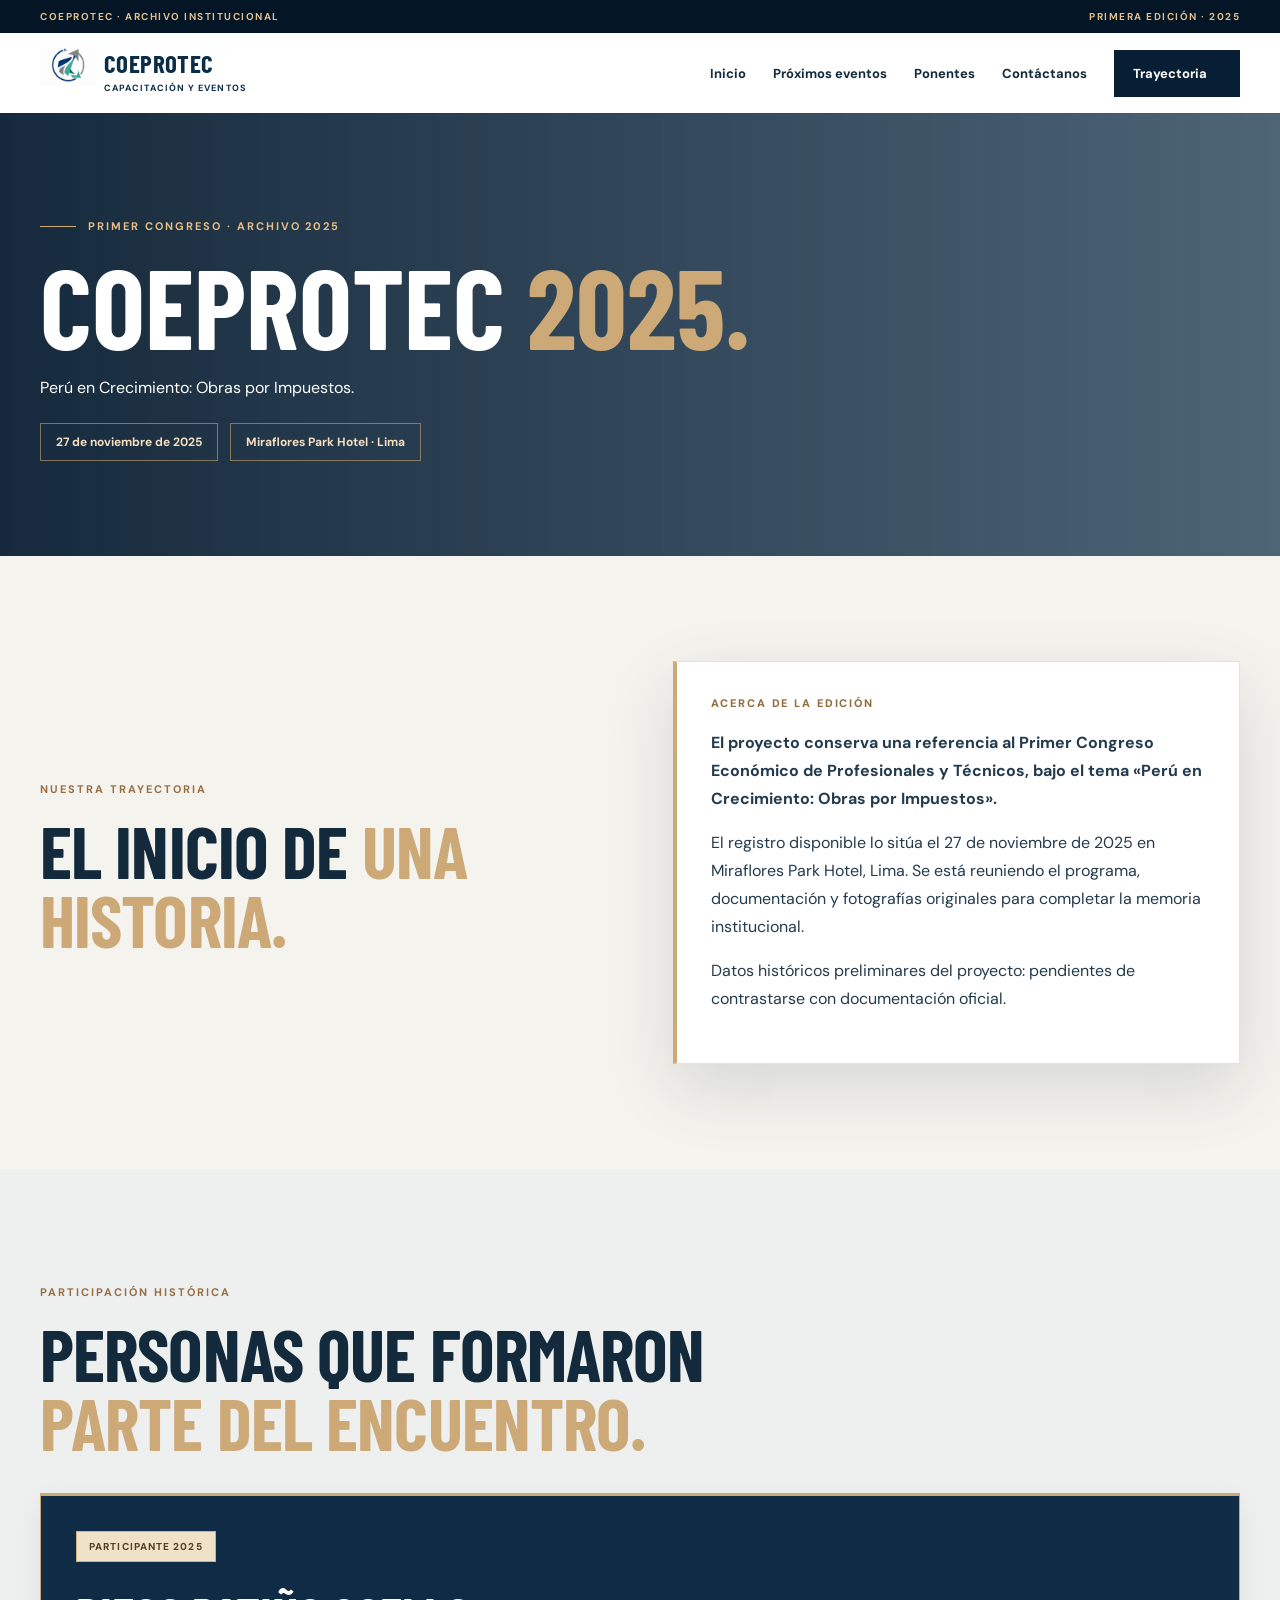
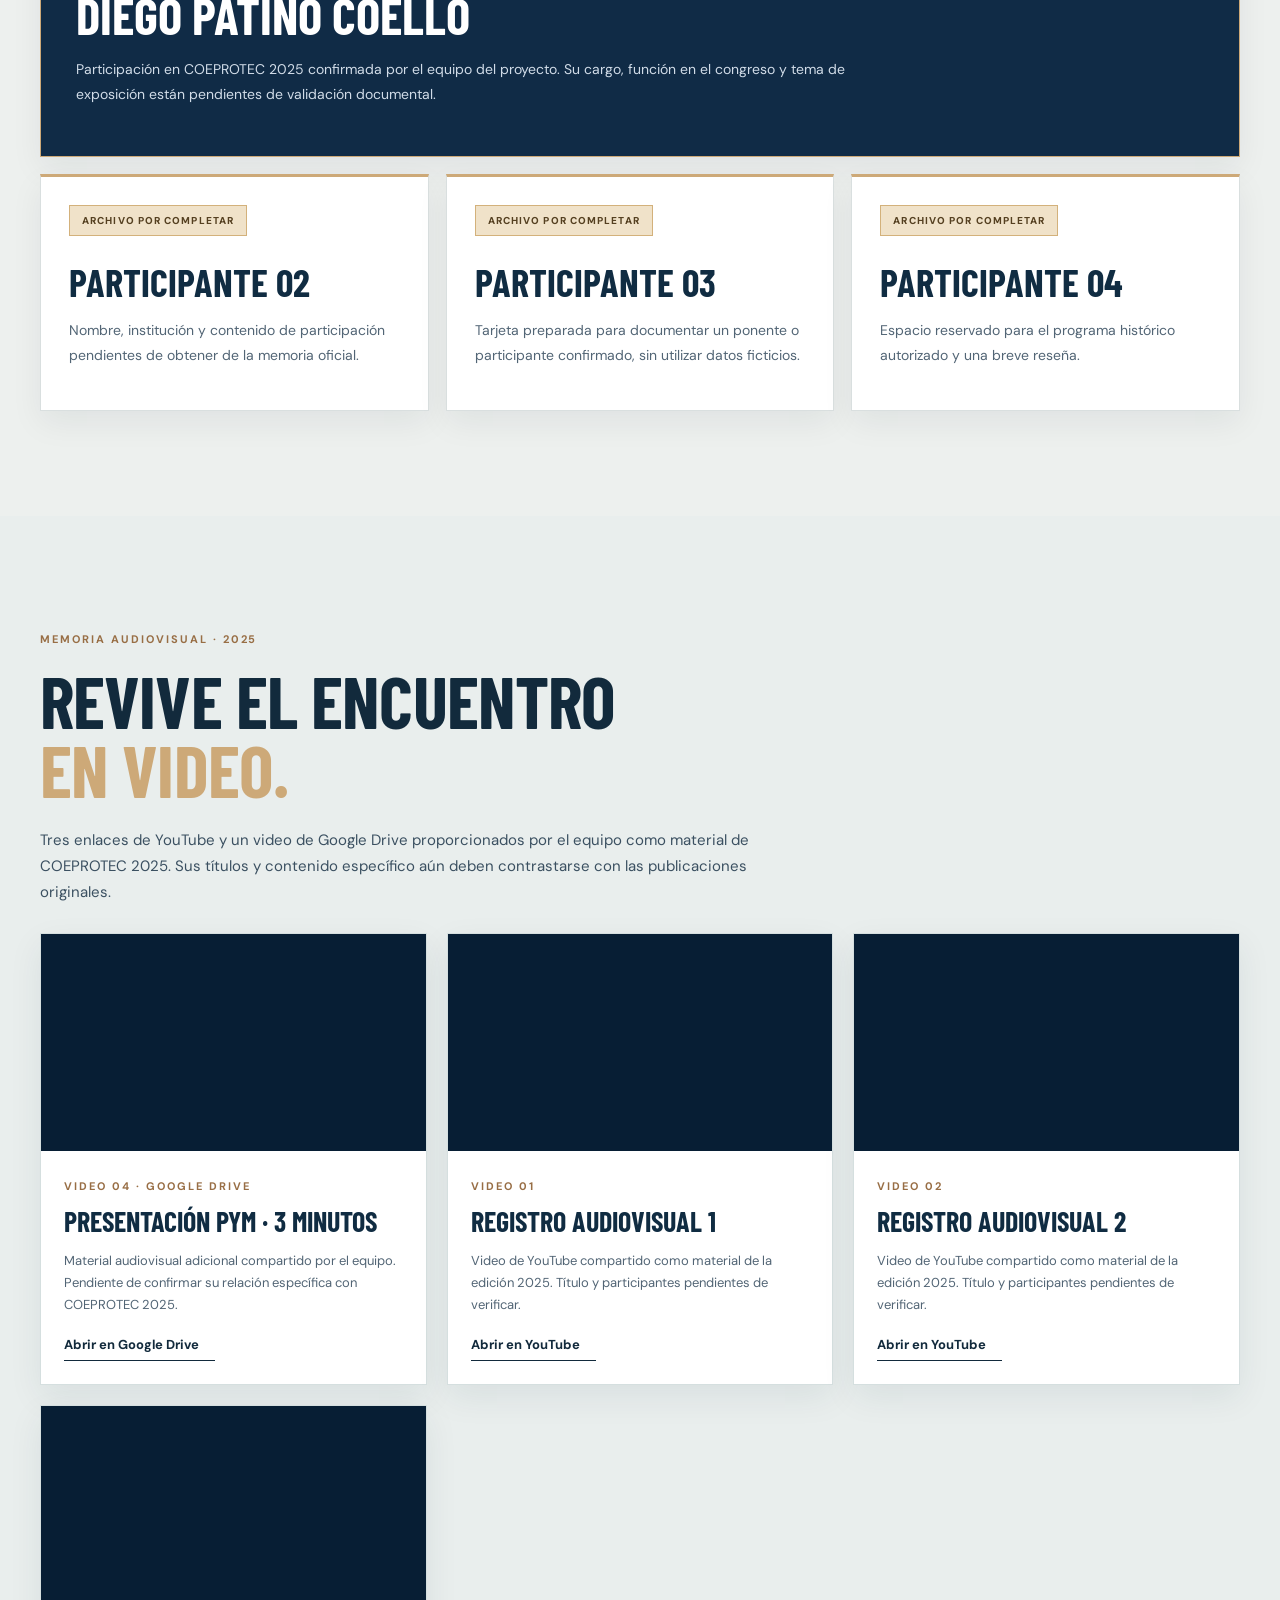
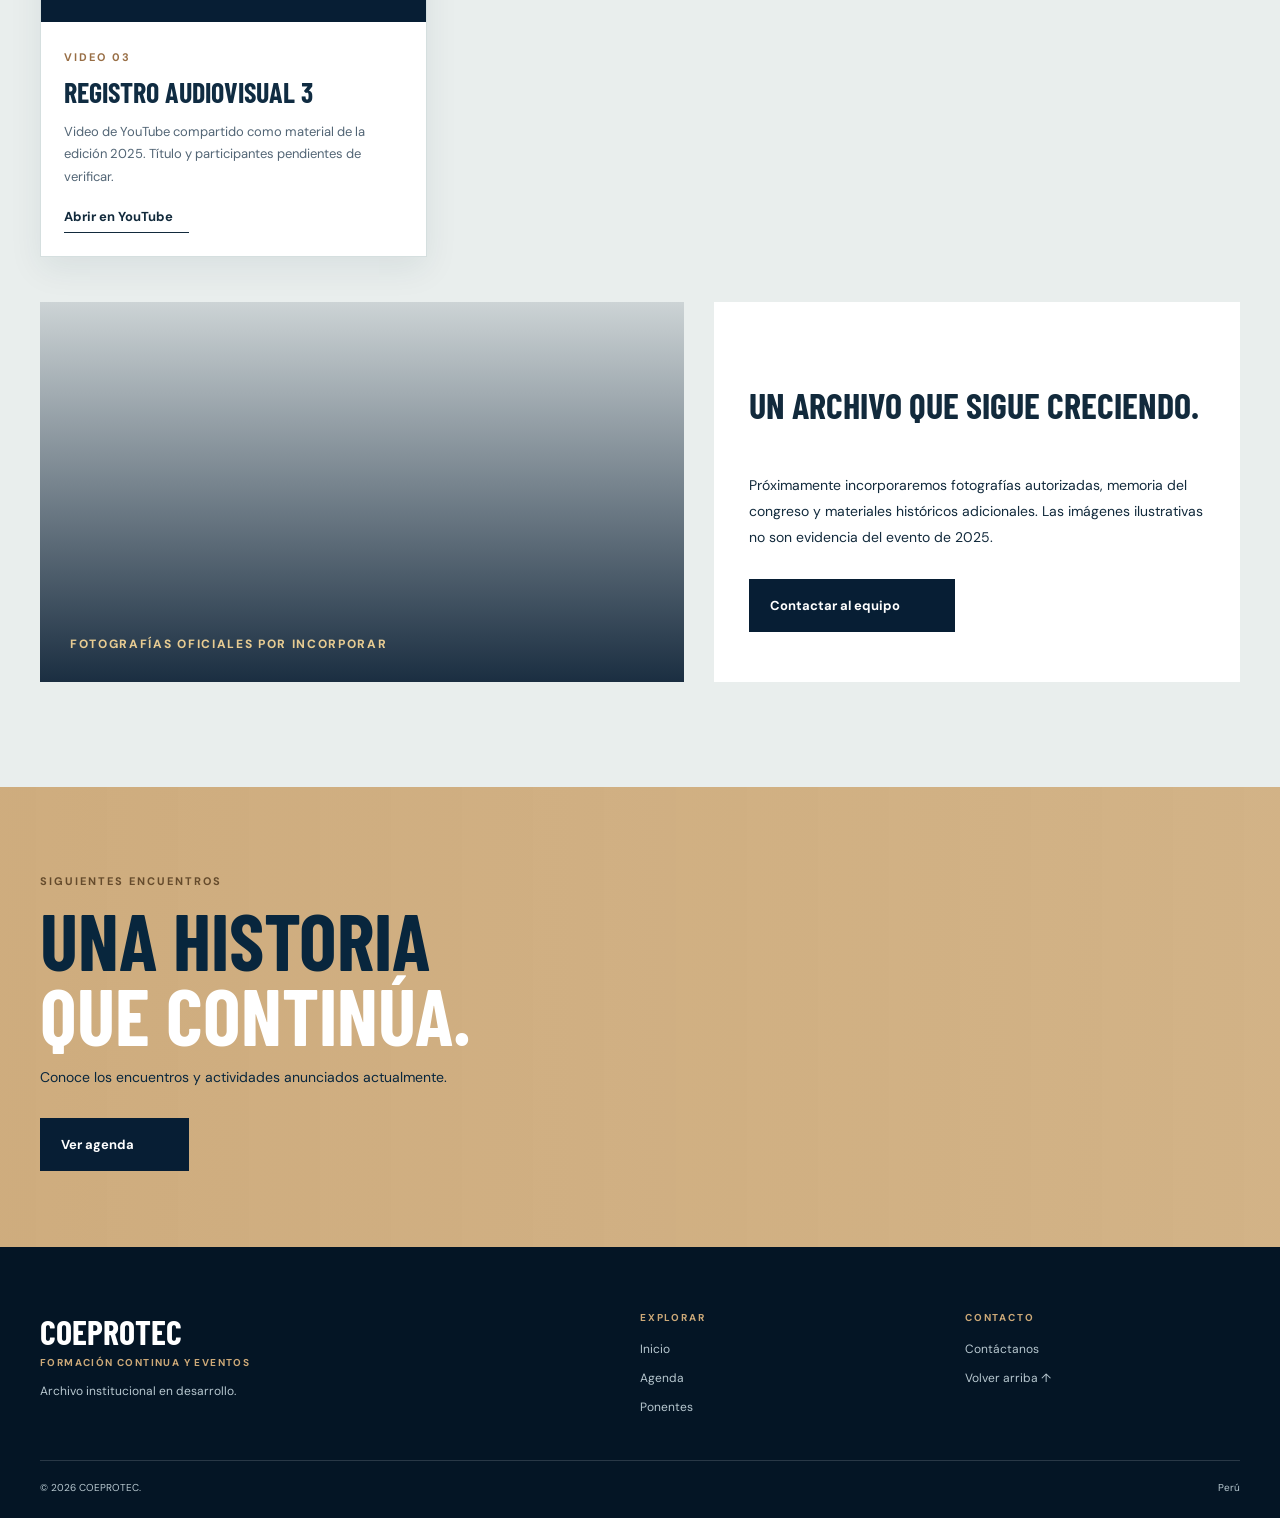
==== coeprotec-2025.html @ e9590d90 "refactor: copy institucional, llamados a la acción e iconos coherentes" ====
<!doctype html><html lang="es"><head><meta charset="utf-8"><meta name="viewport" content="width=device-width,initial-scale=1"><meta name="robots" content="noindex,nofollow"><meta name="theme-color" content="#071e34"><title>COEPROTEC 2025 | Primera edición</title><meta name="description" content="Archivo histórico de la primera edición COEPROTEC 2025: Perú en Crecimiento, Obras por Impuestos."><link rel="preconnect" href="https://fonts.googleapis.com"><link rel="preconnect" href="https://fonts.gstatic.com" crossorigin><link href="https://fonts.googleapis.com/css2?family=Barlow+Condensed:wght@500;600;700;800&family=DM+Sans:wght@400;500;600;700&display=swap" rel="stylesheet"><link rel="stylesheet" href="css/event.css"><script src="js/event.js" defer></script></head><body>
<a class="skip-link" href="#contenido">Saltar al contenido</a><div class="announcement"><div class="container"><span>COEPROTEC · ARCHIVO INSTITUCIONAL</span><span>PRIMERA EDICIÓN · 2025</span></div></div>
<header class="site-header" id="inicio"><div class="container nav-shell"><a class="brand" href="index.html"><img src="img/coeprotec-logo-enhanced.png" alt="" width="150" height="67"><span>COEPROTEC<small>CAPACITACIÓN Y EVENTOS</small></span></a><button class="menu-button" id="menu-button" type="button" onclick="toggleMenu()" aria-expanded="false" aria-controls="main-nav" aria-label="Abrir menú"><span></span><span></span><span></span></button><nav class="main-nav" id="main-nav" aria-label="Navegación principal"><a href="index.html">Inicio</a><a href="inscripciones.html">Próximos eventos</a><a href="ponentes.html">Ponentes</a><a href="contacto.html">Contáctanos</a><a class="nav-cta" href="inscripciones.html#trayectoria">Trayectoria <span class="cta-icon" aria-hidden="true"></span></a></nav></div></header>
<main id="contenido"><section class="speakers-hero historic-hero"><div class="container"><p class="eyebrow"><span class="eyebrow-line"></span> PRIMER CONGRESO · ARCHIVO 2025</p><h1>COEPROTEC <em>2025.</em></h1><p>Perú en Crecimiento: Obras por Impuestos.</p><div class="historic-facts"><span>27 de noviembre de 2025</span><span>Miraflores Park Hotel · Lima</span></div></div></section>
<section class="section"><div class="container historic-intro"><div><p class="section-index">NUESTRA TRAYECTORIA</p><h2 class="section-title">El inicio de <em>una historia.</em></h2></div><div class="reading-card"><span class="reading-card-label">ACERCA DE LA EDICIÓN</span><p class="reading-lead">El proyecto conserva una referencia al Primer Congreso Económico de Profesionales y Técnicos, bajo el tema «Perú en Crecimiento: Obras por Impuestos».</p><p>El registro disponible lo sitúa el 27 de noviembre de 2025 en Miraflores Park Hotel, Lima. Se está reuniendo el programa, documentación y fotografías originales para completar la memoria institucional.</p><p class="heritage-note">Datos históricos preliminares del proyecto: pendientes de contrastarse con documentación oficial.</p></div></div></section>
<section class="section services-section"><div class="container"><p class="section-index">PARTICIPACIÓN HISTÓRICA</p><h2 class="section-title">Personas que formaron<br><em>parte del encuentro.</em></h2><div class="historic-speakers"><article class="historic-speaker featured"><span class="event-type">PARTICIPANTE 2025</span><h3>Diego Patiño Coello</h3><p>Participación en COEPROTEC 2025 confirmada por el equipo del proyecto. Su cargo, función en el congreso y tema de exposición están pendientes de validación documental.</p></article><article class="historic-speaker"><span class="event-type">ARCHIVO POR COMPLETAR</span><h3>Participante 02</h3><p>Nombre, institución y contenido de participación pendientes de obtener de la memoria oficial.</p></article><article class="historic-speaker"><span class="event-type">ARCHIVO POR COMPLETAR</span><h3>Participante 03</h3><p>Tarjeta preparada para documentar un ponente o participante confirmado, sin utilizar datos ficticios.</p></article><article class="historic-speaker"><span class="event-type">ARCHIVO POR COMPLETAR</span><h3>Participante 04</h3><p>Espacio reservado para el programa histórico autorizado y una breve reseña.</p></article></div></div></section>
<section class="section historic-media" id="videos"><div class="container"><p class="section-index">MEMORIA AUDIOVISUAL · 2025</p><h2 class="section-title">Revive el encuentro<br><em>en video.</em></h2><p class="archive-video-intro">Tres enlaces de YouTube y un video de Google Drive proporcionados por el equipo como material de COEPROTEC 2025. Sus títulos y contenido específico aún deben contrastarse con las publicaciones originales.</p><div class="archive-video-grid"><article class="archive-video"><div class="archive-video-frame"><iframe src="https://drive.google.com/file/d/1zNHoP3Q7P2MMRhAaS3YNkykcE7WrhYBE/preview" title="Presentación PyM de 3 minutos, video en Google Drive" loading="lazy" referrerpolicy="strict-origin-when-cross-origin" allow="autoplay; fullscreen" allowfullscreen></iframe></div><div class="archive-video-content"><span class="section-index">VIDEO 04 · GOOGLE DRIVE</span><h3>Presentación PyM · 3 minutos</h3><p>Material audiovisual adicional compartido por el equipo. Pendiente de confirmar su relación específica con COEPROTEC 2025.</p><a href="https://drive.google.com/file/d/1zNHoP3Q7P2MMRhAaS3YNkykcE7WrhYBE/view?usp=sharing" target="_blank" rel="noopener noreferrer" class="text-link">Abrir en Google Drive <span class="cta-icon" aria-hidden="true"></span></a></div></article><article class="archive-video"><div class="archive-video-frame"><iframe src="https://www.youtube-nocookie.com/embed/GSlIjaFkXwM" title="Video 1 del archivo audiovisual COEPROTEC 2025" loading="lazy" referrerpolicy="strict-origin-when-cross-origin" allow="accelerometer; autoplay; clipboard-write; encrypted-media; gyroscope; picture-in-picture; web-share" allowfullscreen></iframe></div><div class="archive-video-content"><span class="section-index">VIDEO 01</span><h3>Registro audiovisual 1</h3><p>Video de YouTube compartido como material de la edición 2025. Título y participantes pendientes de verificar.</p><a href="https://www.youtube.com/watch?v=GSlIjaFkXwM" target="_blank" rel="noopener noreferrer" class="text-link">Abrir en YouTube <span class="cta-icon" aria-hidden="true"></span></a></div></article><article class="archive-video"><div class="archive-video-frame"><iframe src="https://www.youtube-nocookie.com/embed/y91wVuqu7uc" title="Video 2 del archivo audiovisual COEPROTEC 2025" loading="lazy" referrerpolicy="strict-origin-when-cross-origin" allow="accelerometer; autoplay; clipboard-write; encrypted-media; gyroscope; picture-in-picture; web-share" allowfullscreen></iframe></div><div class="archive-video-content"><span class="section-index">VIDEO 02</span><h3>Registro audiovisual 2</h3><p>Video de YouTube compartido como material de la edición 2025. Título y participantes pendientes de verificar.</p><a href="https://www.youtube.com/watch?v=y91wVuqu7uc" target="_blank" rel="noopener noreferrer" class="text-link">Abrir en YouTube <span class="cta-icon" aria-hidden="true"></span></a></div></article><article class="archive-video"><div class="archive-video-frame"><iframe src="https://www.youtube-nocookie.com/embed/5ArwoqUiJdM?start=1512" title="Video 3 del archivo audiovisual COEPROTEC 2025" loading="lazy" referrerpolicy="strict-origin-when-cross-origin" allow="accelerometer; autoplay; clipboard-write; encrypted-media; gyroscope; picture-in-picture; web-share" allowfullscreen></iframe></div><div class="archive-video-content"><span class="section-index">VIDEO 03</span><h3>Registro audiovisual 3</h3><p>Video de YouTube compartido como material de la edición 2025. Título y participantes pendientes de verificar.</p><a href="https://www.youtube.com/watch?v=5ArwoqUiJdM&t=1512s" target="_blank" rel="noopener noreferrer" class="text-link">Abrir en YouTube <span class="cta-icon" aria-hidden="true"></span></a></div></article></div><div class="historic-media-grid archive-photo-placeholder"><div class="historic-media-cover" role="img" aria-label="Fotografía referencial de un congreso; no corresponde a la edición 2025"><span>FOTOGRAFÍAS OFICIALES POR INCORPORAR</span></div><div class="historic-media-message"><h3>Un archivo que sigue creciendo.</h3><p>Próximamente incorporaremos fotografías autorizadas, memoria del congreso y materiales históricos adicionales. Las imágenes ilustrativas no son evidencia del evento de 2025.</p><a class="button button-dark" href="contacto.html">Contactar al equipo <span class="cta-icon" aria-hidden="true"></span></a></div></div></div></section>
<section class="closing-section"><div class="container closing-grid"><div><p class="section-index">SIGUIENTES ENCUENTROS</p><h2>Una historia<br><em>que continúa.</em></h2><p>Conoce los encuentros y actividades anunciados actualmente.</p><a class="button button-dark" href="inscripciones.html">Ver agenda <span class="cta-icon" aria-hidden="true"></span></a></div></div></section></main><footer class="footer"><div class="container footer-grid"><div><span class="footer-brand">COEPROTEC<small>FORMACIÓN CONTINUA Y EVENTOS</small></span><p>Archivo institucional en desarrollo.</p></div><div><span>EXPLORAR</span><a href="index.html">Inicio</a><a href="inscripciones.html">Agenda</a><a href="ponentes.html">Ponentes</a></div><div><span>CONTACTO</span><a href="contacto.html">Contáctanos</a><a href="#inicio">Volver arriba ↑</a></div></div><div class="container footer-bottom"><span>© 2026 COEPROTEC.</span><span>Perú</span></div></footer></body></html>
---- css/event.css ----
:root{--navy:#071e34;--deep:#041525;--blue:#12334c;--teal:#5caaa0;--gold:#cda978;--paper:#f5f3ee;--white:#fff;--ink:#122a3c;--muted:#526575;--line:#d8dcd9;--display:'Barlow Condensed',Impact,sans-serif;--body:'DM Sans',Arial,sans-serif;scrollbar-color:#9aafba #edf0ef;scrollbar-width:thin}
*{box-sizing:border-box}html{scroll-behavior:smooth;scroll-padding-top:90px}body{margin:0;background:var(--paper);color:var(--ink);font-family:var(--body)}a{color:inherit;text-decoration:none}button{font:inherit;cursor:pointer}img{max-width:100%;display:block}.container{width:min(100% - 48px,1200px);margin-inline:auto}.skip-link{position:fixed;left:16px;top:-80px;padding:12px;background:#fff;z-index:100}.skip-link:focus{top:12px}:focus-visible{outline:3px solid #138e9b;outline-offset:4px}::selection{background:var(--teal);color:#071e34}
.announcement{background:var(--deep);color:#e0be8d;font-size:10px;font-weight:700;letter-spacing:.15em}.announcement .container{display:flex;justify-content:space-between;gap:16px;padding-block:10px}.site-header{position:sticky;top:0;z-index:20;background:#fff;box-shadow:0 1px 0 #09253c18}.nav-shell{display:flex;align-items:center;gap:30px;min-height:80px}.brand{display:flex;align-items:center;gap:8px;min-width:205px;color:#0c2d47;font:700 25px/.9 var(--display);letter-spacing:.015em}.brand img{width:56px;height:57px;object-fit:cover;object-position:top;clip-path:inset(0 0 27% 0)}.brand small{display:block;font:700 9px var(--body);letter-spacing:.12em;margin-top:7px}.main-nav{display:flex;align-items:center;gap:27px;margin-left:auto;font-size:13px;font-weight:700}.main-nav a:not(.nav-cta):hover,.main-nav [aria-current=page]{color:#956d42}.nav-cta{background:var(--navy);color:#fff;padding:15px 19px}.nav-cta span{color:var(--gold);margin-left:14px}.nav-cta:hover,.button-dark:hover{background:#20435b}.menu-button{display:none}
.hero{background:radial-gradient(circle at 74% 48%,#173e53 0,#0d2b42 31%,#071e34 65%,#041525 100%);color:#fff;position:relative;overflow:hidden}.hero-grid{position:absolute;inset:0;background-image:linear-gradient(#fff1 1px,transparent 1px),linear-gradient(90deg,#fff1 1px,transparent 1px);background-size:90px 90px;mask-image:linear-gradient(90deg,transparent,#000);opacity:.45}.hero-inner{position:relative;min-height:640px;display:grid;grid-template-columns:minmax(0,1fr) 340px;gap:35px;align-items:center;padding-block:85px}.eyebrow,.section-index{font-size:11px;font-weight:700;letter-spacing:.18em;color:#986e45;text-transform:uppercase}.eyebrow{display:flex;align-items:center;gap:12px;color:#e5bd85}.eyebrow-line{width:36px;height:1px;background:var(--gold)}.hero h1{font:700 clamp(72px,8vw,118px)/.86 var(--display);text-transform:uppercase;letter-spacing:-.012em;margin:32px 0 27px;max-width:790px}.hero h1 em,.section-title em,.closing-section h2 em,.agenda-hero h1 em{font-style:normal;color:var(--gold)}.hero-intro{font-size:16px;line-height:1.8;max-width:550px;color:#d0dce2;margin:0}.hero-actions{display:flex;align-items:center;gap:26px;flex-wrap:wrap;margin-top:34px}.button{display:inline-flex;align-items:center;justify-content:space-between;gap:34px;min-height:53px;padding:15px 21px;font-size:13px;font-weight:700;transition:transform .2s,background .2s}.button:hover{transform:translateY(-2px)}.button-gold{background:var(--gold);color:#071e34}.button-gold:hover{background:#e0c293}.button-dark{background:var(--navy);color:#fff}.text-link{display:inline-flex;align-items:center;gap:16px;border-bottom:1px solid currentColor;padding:7px 0;font-size:13px;font-weight:700}.text-link:hover{color:#9b7143}.text-link.light{color:#fff}.text-link.light:hover{color:#e6c495}.hero-art{position:relative;width:330px;height:370px;border:1px solid #d9be8e48;display:grid;place-items:center;overflow:hidden;background:#ffffff08}.hero-art:before{content:'';position:absolute;inset:26px;border:1px solid #d9be8e2d}.orbit{position:absolute;border:1px solid #d9be8e75;border-radius:50%;width:270px;height:270px}.orbit-one{transform:translate(50px,50px)}.orbit-two{transform:translate(-72px,-68px);width:330px;height:330px;border-color:#6bada088}.art-arrow{position:relative;font:500 270px/.8 var(--display);color:#deb981;transform:rotate(-7deg);text-shadow:20px 19px 0 #5caaa06b}.hero-art span{position:absolute;bottom:25px;left:27px;color:#c2d1d8;font-size:10px;line-height:1.65;font-weight:700;letter-spacing:.16em}.hero-bottom{position:relative;display:flex;justify-content:space-between;gap:18px;padding-block:17px;border-top:1px solid #ffffff2a;color:#b5c6ce;font-size:10px;font-weight:700;letter-spacing:.12em}
.section{padding:105px 0}.section-title{font:700 clamp(48px,5.7vw,76px)/.95 var(--display);text-transform:uppercase;letter-spacing:-.012em;margin:20px 0 0}.intro-grid,.collaboration-grid{display:grid;grid-template-columns:1.15fr .85fr;gap:90px;align-items:center}.intro-text p,.collaboration-grid p:not(.section-index){font-size:15px;line-height:1.85;color:var(--muted);margin:0 0 17px}.services-section{background:#e8ebe8}.section-head{display:flex;justify-content:space-between;align-items:end;gap:40px;margin-bottom:40px}.section-head>p{max-width:295px;color:var(--muted);font-size:14px;line-height:1.7;margin:0}.service-grid{display:grid;grid-template-columns:repeat(4,1fr);gap:1px;background:#cfd7d7;border:1px solid #cfd7d7}.service-card{background:#fff;padding:28px 24px 31px;min-height:325px;display:flex;flex-direction:column}.service-mark{font:700 37px var(--display);color:#4e9b97}.service-card h3{font:700 30px/1.03 var(--display);text-transform:uppercase;margin:auto 0 17px;max-width:215px}.service-card p{font-size:12px;line-height:1.7;color:var(--muted);margin:0}.agenda-preview{background:#fff}.agenda-grid{display:grid;grid-template-columns:1fr 1fr;gap:70px;align-items:center}.agenda-intro{font-size:15px;line-height:1.8;color:var(--muted);max-width:480px;margin:26px 0 28px}.agenda-panel{background:var(--navy);color:#fff;min-height:460px;padding:31px;display:flex;flex-direction:column;position:relative;overflow:hidden}.agenda-panel:before{content:'';position:absolute;right:-70px;top:28px;border:1px solid #d7b47b37;width:260px;height:260px;border-radius:50%}.agenda-panel-label,.agenda-panel-foot{font-size:10px;letter-spacing:.18em;font-weight:700;color:#d4b589}.agenda-line{height:1px;background:#ffffff43;margin-top:24px}.agenda-empty{position:relative;margin:auto 0}.agenda-empty-icon{font:500 96px/.8 var(--display);color:#72b3a8}.agenda-empty h3{font:700 55px/1 var(--display);text-transform:uppercase;margin:17px 0 10px}.agenda-empty p{font-size:13px;line-height:1.7;color:#b8cbd3;max-width:345px}.agenda-panel-foot{border-top:1px solid #ffffff43;padding-top:20px;display:flex;justify-content:space-between;gap:10px}.collaboration-section{background:var(--paper)}.collaboration-grid{align-items:end}.collaboration-grid .text-link{margin-top:12px}.closing-section{background:var(--gold);color:#08263d;padding:76px 0}.closing-grid{display:flex;justify-content:space-between;align-items:center;gap:45px}.closing-section .section-index{color:#654b2c}.closing-section h2{font:700 clamp(55px,6.2vw,84px)/.95 var(--display);text-transform:uppercase;margin:14px 0}.closing-section h2 em{color:#fff}.closing-section p:not(.section-index){font-size:14px;line-height:1.7;max-width:510px}.closing-section .button{margin-top:14px}.footer{background:var(--deep);color:#b8c8d0;padding:64px 0 24px}.footer-grid{display:grid;grid-template-columns:2fr 1fr 1fr;gap:50px}.footer-brand{font:700 34px var(--display);color:#fff}.footer-brand small{display:block;color:var(--gold);font:700 10px var(--body);letter-spacing:.14em;margin-top:4px}.footer p{font-size:12px;line-height:1.7;max-width:330px}.footer-grid>div:not(:first-child){display:flex;flex-direction:column;gap:13px;font-size:12px}.footer-grid>div:not(:first-child)>span{font-size:10px;letter-spacing:.18em;color:var(--gold);font-weight:700;margin-bottom:4px}.footer a:hover{color:#fff}.footer-bottom{border-top:1px solid #ffffff26;margin-top:45px;padding-top:20px;display:flex;justify-content:space-between;gap:20px;font-size:10px}
.agenda-hero{background:linear-gradient(115deg,#061b2f,#173b50);color:#fff;padding:100px 0 88px;position:relative;overflow:hidden}.agenda-hero:after{content:'↗';position:absolute;right:5%;top:-100px;color:#ffffff0c;font:600 500px var(--display);pointer-events:none}.agenda-hero .container{position:relative;z-index:1}.agenda-hero h1{font:700 clamp(76px,10vw,132px)/.88 var(--display);text-transform:uppercase;margin:30px 0 20px}.agenda-hero p:last-child{font-size:16px;line-height:1.8;color:#c9d7dd;max-width:575px}.events-section{background:#fff}.gold-dot{color:var(--gold)}.events-list{border-top:1px solid var(--line)}.events-empty{display:grid;grid-template-columns:160px 1fr;gap:40px;padding:70px 35px;background:#f1f4f2;border-bottom:1px solid var(--line)}.events-empty-symbol{font:500 155px/.85 var(--display);color:#4b9a96}.empty-kicker{font-size:10px;letter-spacing:.17em;font-weight:700;color:#9c754a}.events-empty h3{font:700 clamp(37px,4vw,55px)/1 var(--display);text-transform:uppercase;margin:15px 0}.events-empty p{max-width:575px;font-size:14px;line-height:1.75;color:var(--muted);margin-bottom:22px}.event-card{display:grid;grid-template-columns:130px 1fr;gap:30px;padding:28px 0;border-bottom:1px solid var(--line)}.event-date{background:var(--navy);color:#fff;display:flex;flex-direction:column;align-items:center;justify-content:center;min-height:135px}.event-date strong{font:700 70px/.9 var(--display)}.event-date span{font-size:10px;color:var(--gold);font-weight:700;letter-spacing:.16em}.event-content h3{font:700 38px/1 var(--display);text-transform:uppercase;margin:8px 0}.event-content>p:not(.event-meta){font-size:14px;line-height:1.65;color:var(--muted);max-width:650px}.event-meta{font-size:11px;font-weight:700;letter-spacing:.08em;color:#927045;text-transform:uppercase}.event-status{display:inline-block;border:1px solid #bbc7c9;padding:10px 13px;font-size:12px;color:#526575}.agenda-explain{background:#e8ebe8}.explain-grid{display:grid;grid-template-columns:1fr 1fr;gap:70px}.explain-steps{border-top:1px solid #b8c3c4}.explain-steps>div{display:flex;gap:25px;border-bottom:1px solid #b8c3c4;padding:21px 0}.explain-steps span{font:700 30px var(--display);color:#4c9994}.explain-steps p{margin:0;color:var(--muted);font-size:13px;line-height:1.6}.explain-steps strong{display:block;color:var(--ink);font:700 23px var(--display);text-transform:uppercase;margin-bottom:4px}
@media(max-width:1000px){.main-nav{gap:14px}.service-grid{grid-template-columns:repeat(2,1fr)}.hero-inner{grid-template-columns:1fr 260px}.hero-art{width:260px;height:320px}.art-arrow{font-size:230px}.agenda-grid{gap:40px}}
@media(max-width:760px){.container{width:min(100% - 36px,1200px)}.announcement .container span:last-child{display:none}.nav-shell{min-height:70px}.brand{font-size:23px}.menu-button{display:flex;flex-direction:column;justify-content:center;gap:5px;width:42px;height:42px;border:0;background:none;margin-left:auto}.menu-button span{width:24px;height:2px;background:var(--navy)}.main-nav{display:none;position:absolute;top:70px;left:0;right:0;background:#fff;padding:16px 18px 23px;box-shadow:0 15px 25px #06182530;flex-direction:column;align-items:stretch;gap:0}.main-nav.is-open{display:flex}.main-nav>a{padding:13px 8px}.main-nav .nav-cta{margin-top:6px;padding:15px}.hero-inner{display:block;min-height:unset;padding-block:78px 42px}.hero h1{font-size:clamp(65px,12vw,91px)}.hero-art{display:none}.hero-bottom span:last-child{display:none}.section{padding:75px 0}.intro-grid,.agenda-grid,.collaboration-grid,.explain-grid{grid-template-columns:1fr;gap:32px}.section-head{display:block}.section-head>p{margin-top:17px}.agenda-panel{min-height:390px}.footer-grid{grid-template-columns:1fr 1fr}.footer-grid>div:first-child{grid-column:1/-1}.agenda-hero{padding:78px 0}.agenda-hero h1{font-size:clamp(66px,13vw,95px)}}
@media(max-width:480px){.brand img{width:48px;height:50px}.brand{font-size:21px;min-width:0}.brand small{font-size:8px}.hero h1{font-size:clamp(55px,14vw,72px)}.hero-actions{align-items:flex-start;flex-direction:column;gap:15px}.hero-intro{font-size:14px}.section-title{font-size:49px}.service-grid{grid-template-columns:1fr}.service-card{min-height:240px}.service-card h3{margin-top:27px}.agenda-panel{padding:23px}.agenda-empty h3{font-size:48px}.closing-section h2{font-size:57px}.footer-grid{gap:30px}.events-empty{display:block;padding:35px 24px}.events-empty-symbol{font-size:80px;margin-bottom:20px}.event-card{grid-template-columns:90px 1fr;gap:17px}.event-date{min-height:110px}.event-date strong{font-size:53px}.event-content h3{font-size:31px}.agenda-hero h1{font-size:60px}}
@media(prefers-reduced-motion:reduce){html{scroll-behavior:auto}*,*:before,*:after{animation-duration:.01ms!important;transition-duration:.01ms!important}}@media(forced-colors:active){:root{scrollbar-color:auto}}
.agenda-next-date{font-size:11px;font-weight:700;letter-spacing:.13em;text-transform:uppercase;color:#d4b589}


/* Mejora visual para revisión de gerencia · fotografía editorial y contraste */
.hero{background:linear-gradient(90deg,rgba(4,17,32,.96) 0%,rgba(5,22,41,.88) 47%,rgba(6,27,49,.56) 100%),url("https://images.unsplash.com/photo-1540575467063-178a50c2df87?auto=format&fit=crop&w=2000&q=85") center 48%/cover no-repeat;background-color:#071e34}
.hero-grid{opacity:.17}
.hero-art{background:linear-gradient(155deg,rgba(4,21,37,.30),rgba(4,21,37,.77));backdrop-filter:blur(2px)}
.intro-section{position:relative;overflow:hidden}
.intro-section:after{content:"";position:absolute;right:0;bottom:0;width:min(32vw,380px);height:100%;pointer-events:none;background:linear-gradient(90deg,var(--paper),rgba(245,243,238,.25)),url("https://images.unsplash.com/photo-1511578314322-379afb476865?auto=format&fit=crop&w=850&q=80") center/cover;opacity:.13}
.intro-section .container{position:relative;z-index:1}
.services-section{background:#edf0ee}
.service-card{position:relative;overflow:hidden;isolation:isolate;transition:transform .25s,box-shadow .25s}
.service-card:hover{transform:translateY(-4px);box-shadow:0 20px 35px #091e3425;z-index:2}
.service-card:before{content:"";position:absolute;inset:0 0 auto;height:112px;z-index:-1;opacity:.17;background-position:center;background-size:cover}
.service-card:nth-child(1):before{background-image:url("https://images.unsplash.com/photo-1511578314322-379afb476865?auto=format&fit=crop&w=750&q=75")}
.service-card:nth-child(2):before{background-image:url("https://images.unsplash.com/photo-1475721027785-f74eccf877e2?auto=format&fit=crop&w=750&q=75")}
.service-card:nth-child(3):before{background-image:url("https://images.unsplash.com/photo-1517048676732-d65bc937f952?auto=format&fit=crop&w=750&q=75")}
.service-card:nth-child(4):before{background-image:url("https://images.unsplash.com/photo-1524178232363-1fb2b075b655?auto=format&fit=crop&w=750&q=75")}
.service-card h3{position:relative}
.collaboration-section{position:relative;isolation:isolate;background:linear-gradient(90deg,rgba(245,243,238,.98) 0%,rgba(245,243,238,.96) 52%,rgba(245,243,238,.76) 100%),url("https://images.unsplash.com/photo-1517048676732-d65bc937f952?auto=format&fit=crop&w=1600&q=80") center/cover}
.closing-section{background:linear-gradient(90deg,rgba(205,169,120,.95),rgba(205,169,120,.88)),url("https://images.unsplash.com/photo-1475721027785-f74eccf877e2?auto=format&fit=crop&w=1500&q=80") center/cover}
@media(max-width:760px){.hero{background-position:60% center}.intro-section:after{display:none}.service-card:before{height:90px}.closing-section{background-position:center}}

/* Agenda, contacto y especialistas: composiciones editoriales */
.agenda-preview{background:linear-gradient(90deg,rgba(255,255,255,.98) 0%,rgba(255,255,255,.94) 45%,rgba(255,255,255,.72) 100%),url("https://images.unsplash.com/photo-1475721027785-f74eccf877e2?auto=format&fit=crop&w=1500&q=82") center/cover}
.agenda-panel{background:linear-gradient(rgba(6,24,43,.88),rgba(6,24,43,.93)),url("https://images.unsplash.com/photo-1540575467063-178a50c2df87?auto=format&fit=crop&w=1000&q=80") center/cover}
.agenda-hero{background:linear-gradient(90deg,rgba(4,20,36,.96),rgba(9,31,52,.68)),url("https://images.unsplash.com/photo-1475721027785-f74eccf877e2?auto=format&fit=crop&w=1800&q=85") center/cover}
.events-empty{background:linear-gradient(90deg,rgba(241,244,242,.98),rgba(241,244,242,.84)),url("https://images.unsplash.com/photo-1511578314322-379afb476865?auto=format&fit=crop&w=1200&q=80") center/cover}
.contact-hero,.speakers-hero{padding:95px 0;background:linear-gradient(90deg,rgba(4,20,36,.96),rgba(7,26,48,.72)),url("https://images.unsplash.com/photo-1517048676732-d65bc937f952?auto=format&fit=crop&w=1800&q=85") center/cover;color:#fff}
.speakers-hero{background-image:linear-gradient(90deg,rgba(4,20,36,.96),rgba(7,26,48,.72)),url("https://images.unsplash.com/photo-1475721027785-f74eccf877e2?auto=format&fit=crop&w=1800&q=85")}
.contact-hero h1,.speakers-hero h1{font:700 clamp(65px,9vw,112px)/.93 var(--display);text-transform:uppercase;margin:20px 0}.contact-hero h1 em,.speakers-hero h1 em{font-style:normal;color:var(--gold)}
.contact-hero p:last-child,.speakers-hero p:last-child{max-width:680px;line-height:1.8;color:#e3e9ef}
.contact-page-grid{display:grid;grid-template-columns:1fr 1.25fr;gap:28px;align-items:start}
.contact-info-panel,.contact-message-panel,.speaker-showcase{background:#fff;border:1px solid #dce1e3;padding:38px;box-shadow:0 22px 50px #0d23310c}
.contact-info-panel h2,.contact-message-panel h2{font:700 45px/1 var(--display);text-transform:uppercase;margin:14px 0 22px}
.contact-info-panel p,.contact-message-panel p{line-height:1.8;color:#526575}
.contact-method-new{display:flex;align-items:center;gap:20px;padding:19px 0;border-bottom:1px solid #dce1e3}
.contact-method-new>span{width:48px;height:48px;display:grid;place-items:center;background:#081f35;color:var(--gold);font-size:22px;flex-shrink:0}
.contact-method-new small{display:block;color:#7a8994;text-transform:uppercase;letter-spacing:.12em;font-size:10px;margin-bottom:5px}
.contact-method-new strong{color:#10283a;overflow-wrap:anywhere}
.contact-message-panel label{font-size:12px;font-weight:700;display:block;margin:16px 0;color:#22384a}
.contact-message-panel input,.contact-message-panel textarea,.contact-message-panel select{display:block;width:100%;margin-top:7px;border:1px solid #c5ced2;padding:14px;font:inherit;background:#f9faf9;border-radius:3px;color:#10283a}
.contact-message-panel textarea{min-height:135px;resize:vertical}
.contact-message-panel .button{border:0;cursor:pointer}
.contact-note{font-size:12px}
.speaker-showcase{display:grid;grid-template-columns:1fr 1fr;gap:40px;align-items:center}
.speaker-image{min-height:330px;background:linear-gradient(rgba(6,27,46,.16),rgba(6,27,46,.33)),url("https://images.unsplash.com/photo-1475721027785-f74eccf877e2?auto=format&fit=crop&w=850&q=80") center/cover}
.speaker-showcase h2{font:700 55px/1 var(--display);text-transform:uppercase;margin:18px 0}
.speaker-showcase p{line-height:1.8;color:#526575}
.speaker-profile-cards{display:grid;grid-template-columns:repeat(3,1fr);gap:18px;margin-top:38px}
.speaker-profile-card{background:#fff;border:1px solid #dce1e3;overflow:hidden}
.speaker-profile-card .photo{height:185px;background-size:cover;background-position:center}
.speaker-profile-card:nth-child(1) .photo{background-image:url("https://images.unsplash.com/photo-1517048676732-d65bc937f952?auto=format&fit=crop&w=650&q=75")}
.speaker-profile-card:nth-child(2) .photo{background-image:url("https://images.unsplash.com/photo-1540575467063-178a50c2df87?auto=format&fit=crop&w=650&q=75")}
.speaker-profile-card:nth-child(3) .photo{background-image:url("https://images.unsplash.com/photo-1524178232363-1fb2b075b655?auto=format&fit=crop&w=650&q=75")}
.speaker-profile-card div:last-child{padding:22px}
.speaker-profile-card h3{font:700 28px/1.1 var(--display);text-transform:uppercase;margin:10px 0}
.speaker-profile-card p{line-height:1.65;color:#526575;font-size:13px}
@media(max-width:760px){.contact-page-grid,.speaker-showcase{grid-template-columns:1fr}.speaker-profile-cards{grid-template-columns:1fr}.contact-hero,.speakers-hero{padding:70px 0}.contact-info-panel,.contact-message-panel,.speaker-showcase{padding:24px}}


/* Ajustes de navegación y legibilidad con sección de ponentes */
@media(min-width:761px) and (max-width:1120px){.nav-shell{gap:14px}.main-nav{gap:12px;font-size:12px}.brand{min-width:175px;font-size:22px}.nav-cta{padding:13px}}
.speaker-showcase .button{margin-top:14px}.speaker-showcase .speaker-image{background-position:center}
@media(max-width:760px){.speaker-showcase{gap:22px}.speaker-profile-card .photo{height:190px}}

/* Agenda única y movimiento editorial — COEPROTEC */
.event-type{display:inline-flex;align-items:center;max-width:100%;gap:8px;margin-bottom:12px;padding:8px 12px;background:#f0e2c9;color:#554021;border:1px solid #d3b17b;font-size:10px;font-weight:800;letter-spacing:.11em;text-transform:uppercase}
.event-type-light{background:#d7b77922;color:#f2d7a1;border-color:#e9c48770}
.event-organizer{font-size:12px!important;font-weight:700;color:#344b5d!important}
.event-content h3{max-width:780px}
.heritage-section{background:#091e33;color:#fff}
.heritage-layout{display:grid;grid-template-columns:1fr 1fr;gap:70px;align-items:center}
.heritage-copy .section-title{color:#fff;margin-bottom:24px}
.heritage-copy>p:not(.section-index){color:#cbd7e2;font-size:15px;line-height:1.85}
.heritage-copy .heritage-note{color:#adbac7!important;font-size:12px!important}
.heritage-photo{min-height:390px;position:relative;display:flex;align-items:flex-end;padding:30px;background:linear-gradient(0deg,#05182bd9,#05182b22),url("https://images.unsplash.com/photo-1540575467063-178a50c2df87?auto=format&fit=crop&w=1100&q=85") center/cover;border:1px solid #d4af6755}
.heritage-photo span{color:#e9c88c;letter-spacing:.15em;font-weight:800;font-size:12px}
.motion-ready{transition:opacity .7s ease,transform .7s cubic-bezier(.2,.7,.2,1);transition-delay:var(--motion-delay,0ms);opacity:.01;transform:translateY(23px)}
.motion-ready.motion-in{opacity:1;transform:none}
.service-card,.speaker-profile-card,.button,.nav-cta{transition:transform .24s ease,box-shadow .24s ease,background-color .24s ease}
.speaker-profile-card:hover{transform:translateY(-5px);box-shadow:0 20px 40px #102b3b20}
@media(max-width:760px){.heritage-layout{grid-template-columns:1fr;gap:25px}.heritage-photo{min-height:280px}.event-type{line-height:1.5}.event-card{gap:15px}}
@media(prefers-reduced-motion:reduce){.motion-ready{opacity:1;transform:none;transition:none}.service-card:hover,.speaker-profile-card:hover{transform:none}}


/* Legibilidad institucional: bloque editorial con contraste fuerte */
.intro-section:after{opacity:.09}
.intro-grid{align-items:center;gap:clamp(32px,6vw,88px)}
.reading-card{position:relative;background:rgba(255,255,255,.97);padding:clamp(28px,3vw,43px);border:1px solid rgba(16,48,69,.13);border-left:4px solid var(--gold);box-shadow:0 24px 65px rgba(9,31,50,.13);max-width:590px}
.reading-card-label{display:block;font-size:11px;letter-spacing:.17em;font-weight:800;color:#926c3e;margin-bottom:19px}
.intro-text.reading-card p{font-size:16px;line-height:1.85;color:#24364b;margin:0 0 18px}
.intro-text.reading-card p:last-child{margin-bottom:0}
.intro-text.reading-card .reading-lead{font-size:19px;line-height:1.65;color:#10273d;font-weight:600}
.reading-lead strong{color:#09293e;font-weight:800}
.reading-divider{height:1px;background:linear-gradient(90deg,#cda978,#dce1e5);margin:22px 0}
.section-head .section-support{background:#fff;border-left:3px solid #cda978;padding:17px 20px;color:#22394b;font-size:15px;line-height:1.75;box-shadow:0 12px 32px #0a233110;max-width:355px}
.agenda-intro.reading-summary{background:rgba(255,255,255,.92);border-left:3px solid #cda978;color:#17334b;padding:17px 20px;font-size:15px;line-height:1.8;box-shadow:0 12px 32px #0a23310a}
.service-card p{font-size:14px;line-height:1.75;color:#33495b}
.collaboration-grid p:not(.section-index){font-size:16px;line-height:1.8;color:#283f50}
@media(max-width:760px){.reading-card{max-width:none}.intro-text.reading-card p{font-size:15px}.intro-text.reading-card .reading-lead{font-size:18px}.section-head .section-support{max-width:none}}


/* Archivo COEPROTEC 2025 y ponentes EPG UPC 2026 */
.heritage-photo{color:inherit;text-decoration:none;transition:transform .3s ease,box-shadow .3s ease}
.heritage-photo:hover{transform:translateY(-5px);box-shadow:0 25px 45px #0005}
.heritage-copy .button{margin:15px 0 16px}
.historic-hero{background:linear-gradient(90deg,#061b30ee,#092a44b5),url("https://images.unsplash.com/photo-1540575467063-178a50c2df87?auto=format&fit=crop&w=1700&q=85") center/cover}
.historic-facts{display:flex;gap:12px;flex-wrap:wrap;margin-top:25px}
.historic-facts span{border:1px solid #d5ac7290;color:#f4dfc0;padding:10px 15px;font-size:12px;font-weight:700}
.historic-intro{display:grid;grid-template-columns:1fr 1fr;gap:65px;align-items:center}
.historic-intro .reading-card{padding:34px;background:#fff;border-left:4px solid #cda978}
.historic-intro .reading-card p{color:#233b4e;line-height:1.75}
.historic-intro .reading-card .reading-lead{font-weight:700}
.historic-speakers{display:grid;grid-template-columns:repeat(3,1fr);gap:17px;margin-top:35px}
.historic-speaker{background:#fff;border:1px solid #d9dfdf;border-top:3px solid #cda978;padding:28px;box-shadow:0 12px 30px #061b3010}
.historic-speaker.featured{grid-column:1/-1;padding:35px;background:#102b46;color:#fff;border-color:#cda978}
.historic-speaker h3{font:700 clamp(29px,3vw,40px)/1.1 var(--display);text-transform:uppercase;margin:13px 0;color:#102c42}
.historic-speaker.featured h3{color:#fff;font-size:clamp(40px,4vw,56px)}
.historic-speaker p{font-size:14px;line-height:1.8;color:#526575}
.historic-speaker.featured p{color:#d1dce8;max-width:790px}
.historic-media{background:#e9eeed}
.historic-media-grid{display:grid;grid-template-columns:1.1fr .9fr;gap:30px;margin-top:32px}
.historic-media-cover{min-height:380px;padding:30px;display:flex;align-items:end;background:linear-gradient(0deg,#061b30e8,#061b3020),url("https://images.unsplash.com/photo-1475721027785-f74eccf877e2?auto=format&fit=crop&w=1100&q=82") center/cover}
.historic-media-cover span{font-size:12px;font-weight:800;letter-spacing:.14em;color:#e7cb92}
.historic-media-message{background:#fff;padding:35px;display:flex;flex-direction:column;justify-content:center}
.historic-media-message h3{font:700 36px/1 var(--display);text-transform:uppercase}
.historic-media-message p{font-size:14px;line-height:1.85}
.historic-media-message .button{align-self:flex-start;margin-top:14px}
.ally-speakers{background:#edf0ee}
.ally-speakers .historic-speaker.featured{margin-bottom:24px}
.ally-tables{display:grid;grid-template-columns:1fr 1fr;gap:20px}
.ally-table{background:#fff;padding:30px;border:1px solid #d7dfdf;border-top:4px solid #cda978}
.ally-table h3{font:700 29px/1.05 var(--display);text-transform:uppercase;color:#102c42;margin:0}
.ally-table p{font-size:13px;color:#87663e;font-weight:700}
.ally-table ul{padding-left:20px}
.ally-table li{font-size:14px;line-height:1.65;color:#314658;margin:15px 0}
.ally-source{font-size:12px;line-height:1.75;color:#5c6c78;max-width:850px;margin:24px 0}
/* Tarjetas de eventos: claridad, jerarquia, boton externo */
.events-list{border-top:none;display:grid;gap:24px}
.event-card{display:grid;grid-template-columns:130px minmax(0,1fr);gap:26px;padding:30px;background:#fff;border:1px solid #d9e0e5;border-top:4px solid #cda978;box-shadow:0 15px 38px #092d4015;transition:transform .25s,box-shadow .25s}
.event-card:hover{transform:translateY(-3px);box-shadow:0 22px 45px #092d4025}
.event-date{min-height:130px;align-self:start}
.event-content h3{font-size:clamp(30px,3.4vw,42px);max-width:730px;line-height:1.09}
.event-content>p:not(.event-meta){font-size:15px;line-height:1.8}
.event-content .text-link{background:#0b2944;color:#fff;border:0;padding:13px 17px;margin-top:15px}
.event-content .text-link:hover{background:#234c6a}
@media(max-width:760px){.historic-intro,.historic-media-grid,.ally-tables{grid-template-columns:1fr;gap:24px}.historic-speakers{grid-template-columns:1fr}.historic-speaker.featured{grid-column:auto}.historic-media-cover{min-height:270px}.event-card{grid-template-columns:1fr;padding:22px}.event-date{min-height:85px;flex-direction:row;gap:9px;justify-content:flex-start;padding-left:18px}.event-date strong{font-size:45px}}
@media(prefers-reduced-motion:reduce){.heritage-photo:hover,.event-card:hover{transform:none}}

/* Biblioteca audiovisual del archivo institucional */
.archive-video-intro{max-width:760px;color:#3b5061;font-size:15px;line-height:1.75;margin:22px 0 28px}
.archive-video-grid{display:grid;grid-template-columns:repeat(3,minmax(0,1fr));gap:20px}
.archive-video{background:#fff;border:1px solid #d5dfdf;box-shadow:0 12px 32px #102f4013;min-width:0;overflow:hidden}
.archive-video-frame{position:relative;aspect-ratio:16/9;background:#071e34}
.archive-video-frame iframe{position:absolute;inset:0;width:100%;height:100%;border:0}
.archive-video-content{padding:23px}
.archive-video-content h3{font:700 28px/1.07 var(--display);text-transform:uppercase;color:#102c42;margin:12px 0}
.archive-video-content p{font-size:13px;line-height:1.7;color:#526575}
.archive-photo-placeholder{margin-top:45px}
@media(max-width:1000px){.archive-video-grid{grid-template-columns:repeat(2,minmax(0,1fr))}}
@media(max-width:760px){.archive-video-grid{grid-template-columns:1fr}.archive-photo-placeholder{margin-top:28px}}
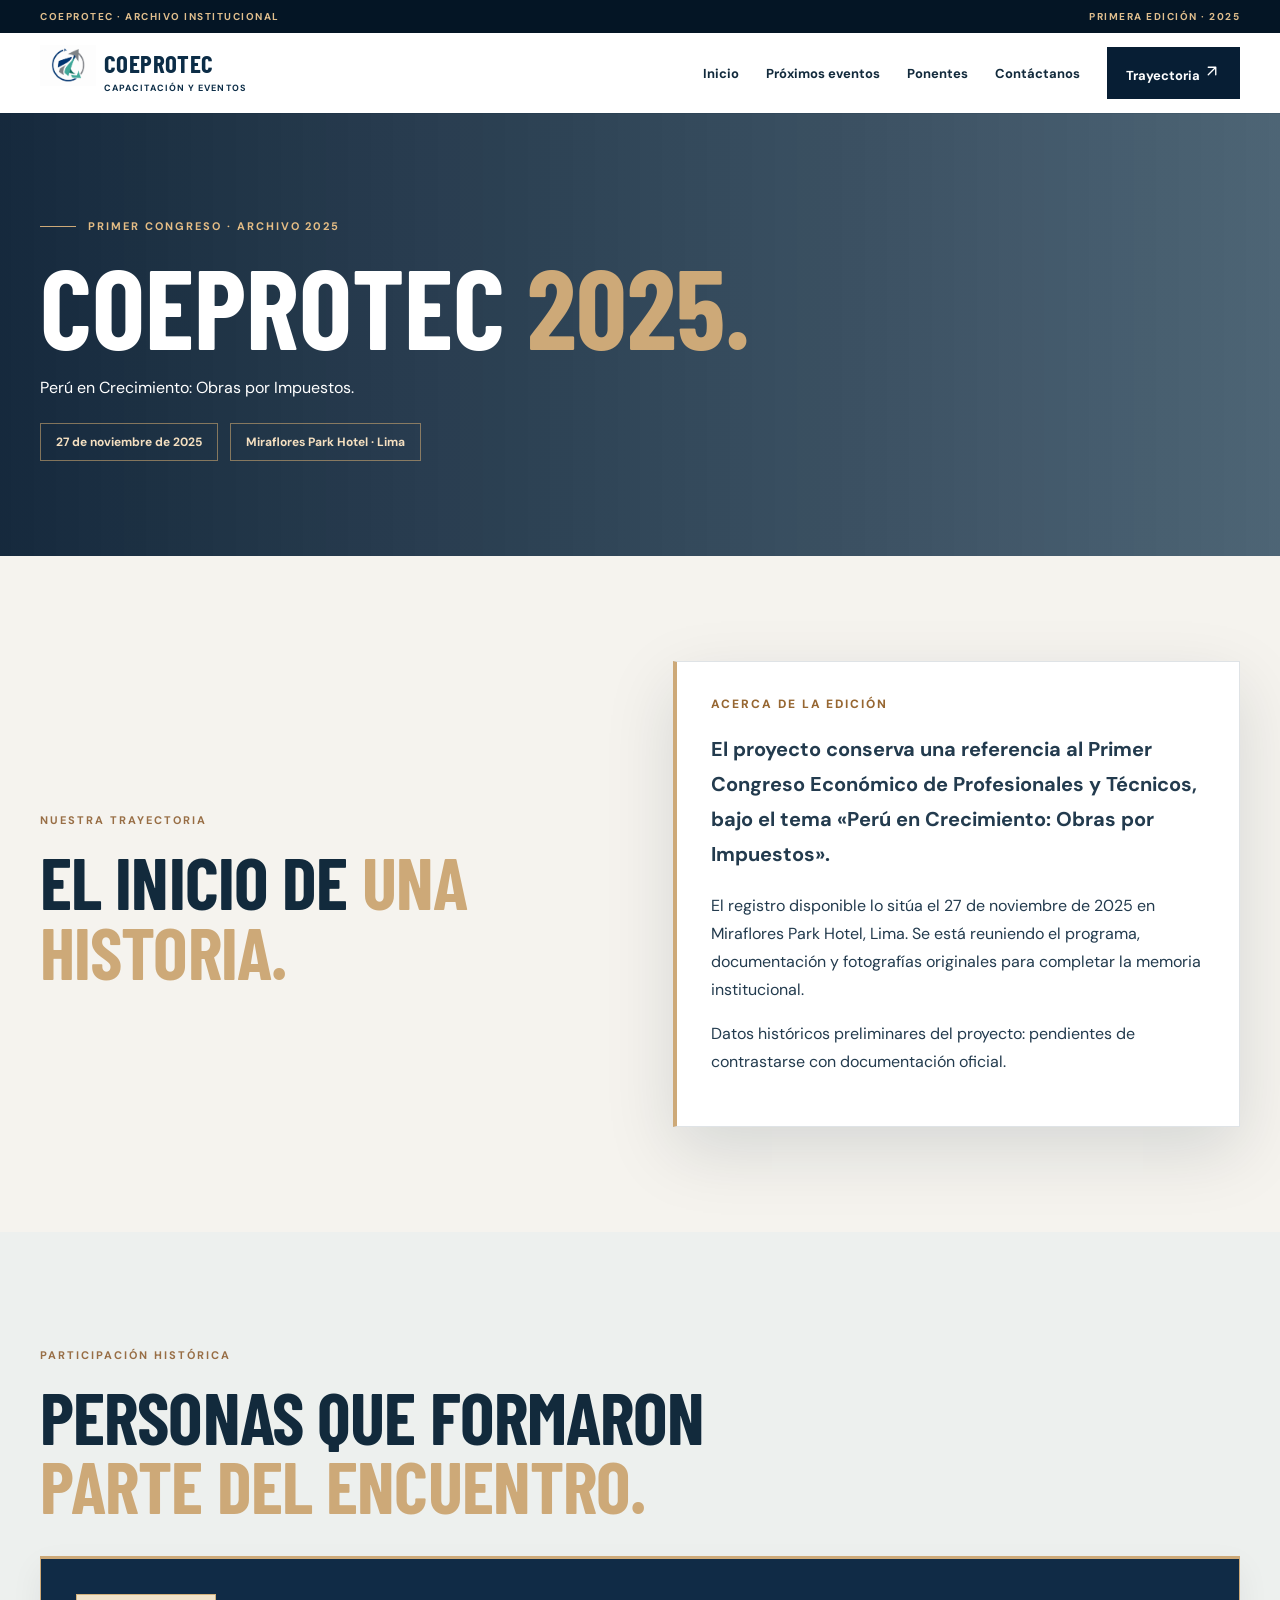
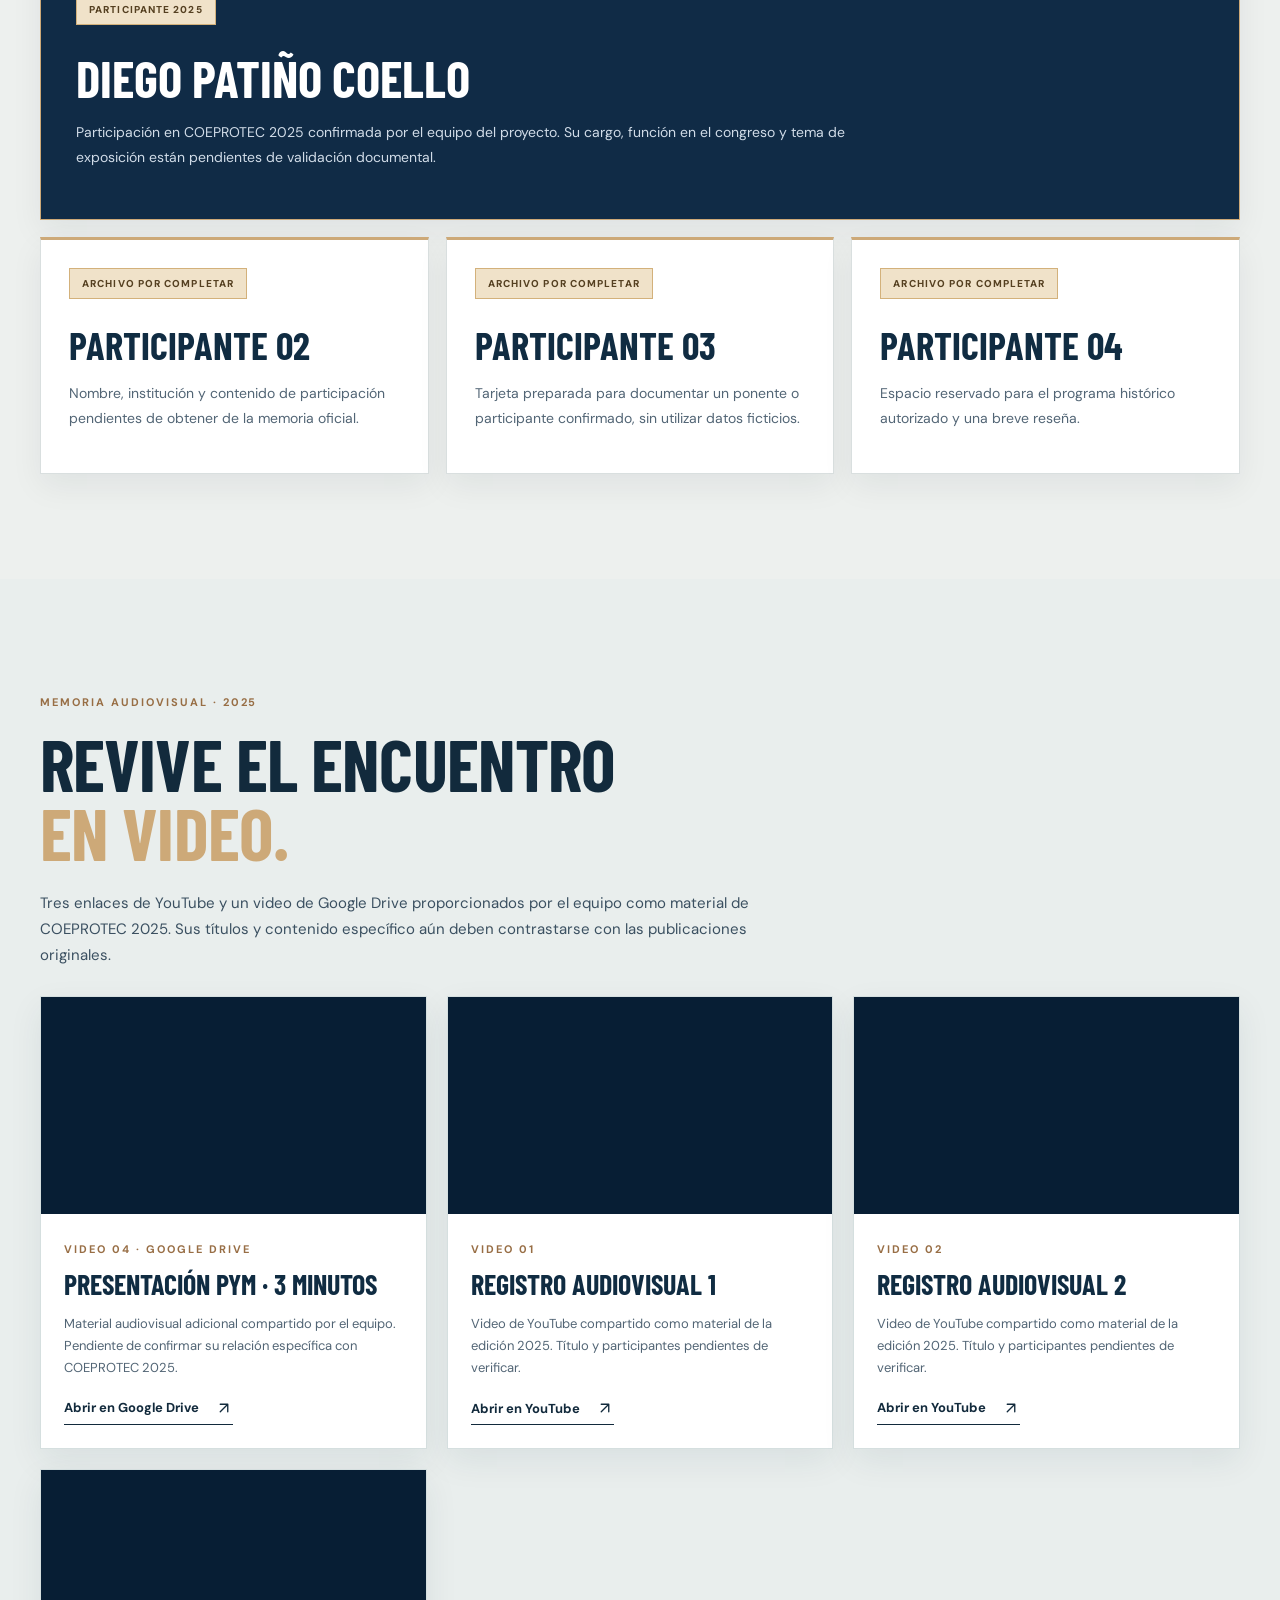
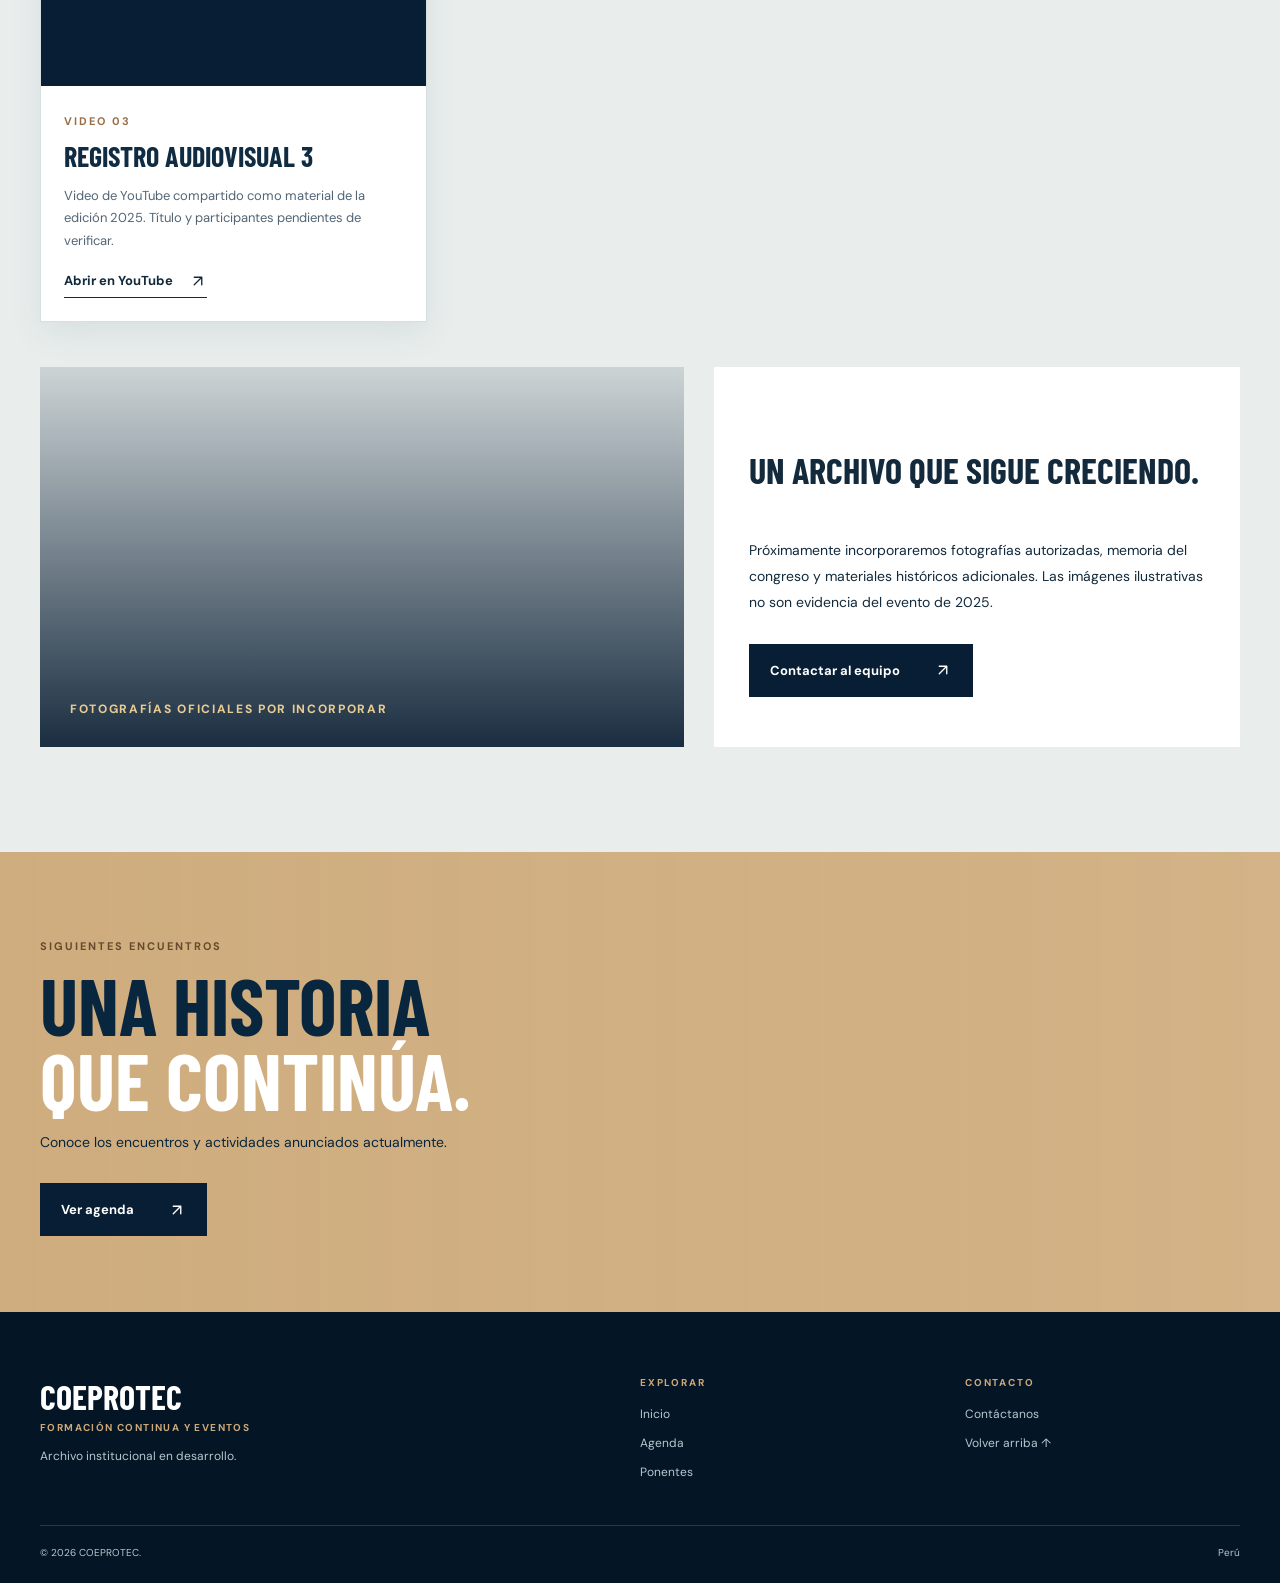
==== commit 71d95a48: "ui: sustituir flechas CSS por iconos SVG y diferenciar llamadas a la accion" ====
--- a/coeprotec-2025.html
+++ b/coeprotec-2025.html
@@ -1,8 +1,8 @@
 <!doctype html><html lang="es"><head><meta charset="utf-8"><meta name="viewport" content="width=device-width,initial-scale=1"><meta name="robots" content="noindex,nofollow"><meta name="theme-color" content="#071e34"><title>COEPROTEC 2025 | Primera edición</title><meta name="description" content="Archivo histórico de la primera edición COEPROTEC 2025: Perú en Crecimiento, Obras por Impuestos."><link rel="preconnect" href="https://fonts.googleapis.com"><link rel="preconnect" href="https://fonts.gstatic.com" crossorigin><link href="https://fonts.googleapis.com/css2?family=Barlow+Condensed:wght@500;600;700;800&family=DM+Sans:wght@400;500;600;700&display=swap" rel="stylesheet"><link rel="stylesheet" href="css/event.css"><script src="js/event.js" defer></script></head><body>
 <a class="skip-link" href="#contenido">Saltar al contenido</a><div class="announcement"><div class="container"><span>COEPROTEC · ARCHIVO INSTITUCIONAL</span><span>PRIMERA EDICIÓN · 2025</span></div></div>
-<header class="site-header" id="inicio"><div class="container nav-shell"><a class="brand" href="index.html"><img src="img/coeprotec-logo-enhanced.png" alt="" width="150" height="67"><span>COEPROTEC<small>CAPACITACIÓN Y EVENTOS</small></span></a><button class="menu-button" id="menu-button" type="button" onclick="toggleMenu()" aria-expanded="false" aria-controls="main-nav" aria-label="Abrir menú"><span></span><span></span><span></span></button><nav class="main-nav" id="main-nav" aria-label="Navegación principal"><a href="index.html">Inicio</a><a href="inscripciones.html">Próximos eventos</a><a href="ponentes.html">Ponentes</a><a href="contacto.html">Contáctanos</a><a class="nav-cta" href="inscripciones.html#trayectoria">Trayectoria <span class="cta-icon" aria-hidden="true"></span></a></nav></div></header>
+<header class="site-header" id="inicio"><div class="container nav-shell"><a class="brand" href="index.html"><img src="img/coeprotec-logo-enhanced.png" alt="" width="150" height="67"><span>COEPROTEC<small>CAPACITACIÓN Y EVENTOS</small></span></a><button class="menu-button" id="menu-button" type="button" onclick="toggleMenu()" aria-expanded="false" aria-controls="main-nav" aria-label="Abrir menú"><span></span><span></span><span></span></button><nav class="main-nav" id="main-nav" aria-label="Navegación principal"><a href="index.html">Inicio</a><a href="inscripciones.html">Próximos eventos</a><a href="ponentes.html">Ponentes</a><a href="contacto.html">Contáctanos</a><a class="nav-cta" href="inscripciones.html#trayectoria">Trayectoria <svg class="link-icon" viewBox="0 0 24 24" width="18" height="18" fill="none" stroke="currentColor" stroke-width="1.8" stroke-linecap="round" stroke-linejoin="round" aria-hidden="true" focusable="false"><path d="M7 17 17 7M7 7h10v10"/></svg></a></nav></div></header>
 <main id="contenido"><section class="speakers-hero historic-hero"><div class="container"><p class="eyebrow"><span class="eyebrow-line"></span> PRIMER CONGRESO · ARCHIVO 2025</p><h1>COEPROTEC <em>2025.</em></h1><p>Perú en Crecimiento: Obras por Impuestos.</p><div class="historic-facts"><span>27 de noviembre de 2025</span><span>Miraflores Park Hotel · Lima</span></div></div></section>
 <section class="section"><div class="container historic-intro"><div><p class="section-index">NUESTRA TRAYECTORIA</p><h2 class="section-title">El inicio de <em>una historia.</em></h2></div><div class="reading-card"><span class="reading-card-label">ACERCA DE LA EDICIÓN</span><p class="reading-lead">El proyecto conserva una referencia al Primer Congreso Económico de Profesionales y Técnicos, bajo el tema «Perú en Crecimiento: Obras por Impuestos».</p><p>El registro disponible lo sitúa el 27 de noviembre de 2025 en Miraflores Park Hotel, Lima. Se está reuniendo el programa, documentación y fotografías originales para completar la memoria institucional.</p><p class="heritage-note">Datos históricos preliminares del proyecto: pendientes de contrastarse con documentación oficial.</p></div></div></section>
 <section class="section services-section"><div class="container"><p class="section-index">PARTICIPACIÓN HISTÓRICA</p><h2 class="section-title">Personas que formaron<br><em>parte del encuentro.</em></h2><div class="historic-speakers"><article class="historic-speaker featured"><span class="event-type">PARTICIPANTE 2025</span><h3>Diego Patiño Coello</h3><p>Participación en COEPROTEC 2025 confirmada por el equipo del proyecto. Su cargo, función en el congreso y tema de exposición están pendientes de validación documental.</p></article><article class="historic-speaker"><span class="event-type">ARCHIVO POR COMPLETAR</span><h3>Participante 02</h3><p>Nombre, institución y contenido de participación pendientes de obtener de la memoria oficial.</p></article><article class="historic-speaker"><span class="event-type">ARCHIVO POR COMPLETAR</span><h3>Participante 03</h3><p>Tarjeta preparada para documentar un ponente o participante confirmado, sin utilizar datos ficticios.</p></article><article class="historic-speaker"><span class="event-type">ARCHIVO POR COMPLETAR</span><h3>Participante 04</h3><p>Espacio reservado para el programa histórico autorizado y una breve reseña.</p></article></div></div></section>
-<section class="section historic-media" id="videos"><div class="container"><p class="section-index">MEMORIA AUDIOVISUAL · 2025</p><h2 class="section-title">Revive el encuentro<br><em>en video.</em></h2><p class="archive-video-intro">Tres enlaces de YouTube y un video de Google Drive proporcionados por el equipo como material de COEPROTEC 2025. Sus títulos y contenido específico aún deben contrastarse con las publicaciones originales.</p><div class="archive-video-grid"><article class="archive-video"><div class="archive-video-frame"><iframe src="https://drive.google.com/file/d/1zNHoP3Q7P2MMRhAaS3YNkykcE7WrhYBE/preview" title="Presentación PyM de 3 minutos, video en Google Drive" loading="lazy" referrerpolicy="strict-origin-when-cross-origin" allow="autoplay; fullscreen" allowfullscreen></iframe></div><div class="archive-video-content"><span class="section-index">VIDEO 04 · GOOGLE DRIVE</span><h3>Presentación PyM · 3 minutos</h3><p>Material audiovisual adicional compartido por el equipo. Pendiente de confirmar su relación específica con COEPROTEC 2025.</p><a href="https://drive.google.com/file/d/1zNHoP3Q7P2MMRhAaS3YNkykcE7WrhYBE/view?usp=sharing" target="_blank" rel="noopener noreferrer" class="text-link">Abrir en Google Drive <span class="cta-icon" aria-hidden="true"></span></a></div></article><article class="archive-video"><div class="archive-video-frame"><iframe src="https://www.youtube-nocookie.com/embed/GSlIjaFkXwM" title="Video 1 del archivo audiovisual COEPROTEC 2025" loading="lazy" referrerpolicy="strict-origin-when-cross-origin" allow="accelerometer; autoplay; clipboard-write; encrypted-media; gyroscope; picture-in-picture; web-share" allowfullscreen></iframe></div><div class="archive-video-content"><span class="section-index">VIDEO 01</span><h3>Registro audiovisual 1</h3><p>Video de YouTube compartido como material de la edición 2025. Título y participantes pendientes de verificar.</p><a href="https://www.youtube.com/watch?v=GSlIjaFkXwM" target="_blank" rel="noopener noreferrer" class="text-link">Abrir en YouTube <span class="cta-icon" aria-hidden="true"></span></a></div></article><article class="archive-video"><div class="archive-video-frame"><iframe src="https://www.youtube-nocookie.com/embed/y91wVuqu7uc" title="Video 2 del archivo audiovisual COEPROTEC 2025" loading="lazy" referrerpolicy="strict-origin-when-cross-origin" allow="accelerometer; autoplay; clipboard-write; encrypted-media; gyroscope; picture-in-picture; web-share" allowfullscreen></iframe></div><div class="archive-video-content"><span class="section-index">VIDEO 02</span><h3>Registro audiovisual 2</h3><p>Video de YouTube compartido como material de la edición 2025. Título y participantes pendientes de verificar.</p><a href="https://www.youtube.com/watch?v=y91wVuqu7uc" target="_blank" rel="noopener noreferrer" class="text-link">Abrir en YouTube <span class="cta-icon" aria-hidden="true"></span></a></div></article><article class="archive-video"><div class="archive-video-frame"><iframe src="https://www.youtube-nocookie.com/embed/5ArwoqUiJdM?start=1512" title="Video 3 del archivo audiovisual COEPROTEC 2025" loading="lazy" referrerpolicy="strict-origin-when-cross-origin" allow="accelerometer; autoplay; clipboard-write; encrypted-media; gyroscope; picture-in-picture; web-share" allowfullscreen></iframe></div><div class="archive-video-content"><span class="section-index">VIDEO 03</span><h3>Registro audiovisual 3</h3><p>Video de YouTube compartido como material de la edición 2025. Título y participantes pendientes de verificar.</p><a href="https://www.youtube.com/watch?v=5ArwoqUiJdM&t=1512s" target="_blank" rel="noopener noreferrer" class="text-link">Abrir en YouTube <span class="cta-icon" aria-hidden="true"></span></a></div></article></div><div class="historic-media-grid archive-photo-placeholder"><div class="historic-media-cover" role="img" aria-label="Fotografía referencial de un congreso; no corresponde a la edición 2025"><span>FOTOGRAFÍAS OFICIALES POR INCORPORAR</span></div><div class="historic-media-message"><h3>Un archivo que sigue creciendo.</h3><p>Próximamente incorporaremos fotografías autorizadas, memoria del congreso y materiales históricos adicionales. Las imágenes ilustrativas no son evidencia del evento de 2025.</p><a class="button button-dark" href="contacto.html">Contactar al equipo <span class="cta-icon" aria-hidden="true"></span></a></div></div></div></section>
-<section class="closing-section"><div class="container closing-grid"><div><p class="section-index">SIGUIENTES ENCUENTROS</p><h2>Una historia<br><em>que continúa.</em></h2><p>Conoce los encuentros y actividades anunciados actualmente.</p><a class="button button-dark" href="inscripciones.html">Ver agenda <span class="cta-icon" aria-hidden="true"></span></a></div></div></section></main><footer class="footer"><div class="container footer-grid"><div><span class="footer-brand">COEPROTEC<small>FORMACIÓN CONTINUA Y EVENTOS</small></span><p>Archivo institucional en desarrollo.</p></div><div><span>EXPLORAR</span><a href="index.html">Inicio</a><a href="inscripciones.html">Agenda</a><a href="ponentes.html">Ponentes</a></div><div><span>CONTACTO</span><a href="contacto.html">Contáctanos</a><a href="#inicio">Volver arriba ↑</a></div></div><div class="container footer-bottom"><span>© 2026 COEPROTEC.</span><span>Perú</span></div></footer></body></html>+<section class="section historic-media" id="videos"><div class="container"><p class="section-index">MEMORIA AUDIOVISUAL · 2025</p><h2 class="section-title">Revive el encuentro<br><em>en video.</em></h2><p class="archive-video-intro">Tres enlaces de YouTube y un video de Google Drive proporcionados por el equipo como material de COEPROTEC 2025. Sus títulos y contenido específico aún deben contrastarse con las publicaciones originales.</p><div class="archive-video-grid"><article class="archive-video"><div class="archive-video-frame"><iframe src="https://drive.google.com/file/d/1zNHoP3Q7P2MMRhAaS3YNkykcE7WrhYBE/preview" title="Presentación PyM de 3 minutos, video en Google Drive" loading="lazy" referrerpolicy="strict-origin-when-cross-origin" allow="autoplay; fullscreen" allowfullscreen></iframe></div><div class="archive-video-content"><span class="section-index">VIDEO 04 · GOOGLE DRIVE</span><h3>Presentación PyM · 3 minutos</h3><p>Material audiovisual adicional compartido por el equipo. Pendiente de confirmar su relación específica con COEPROTEC 2025.</p><a href="https://drive.google.com/file/d/1zNHoP3Q7P2MMRhAaS3YNkykcE7WrhYBE/view?usp=sharing" target="_blank" rel="noopener noreferrer" class="text-link">Abrir en Google Drive <svg class="link-icon" viewBox="0 0 24 24" width="18" height="18" fill="none" stroke="currentColor" stroke-width="1.8" stroke-linecap="round" stroke-linejoin="round" aria-hidden="true" focusable="false"><path d="M7 17 17 7M7 7h10v10"/></svg></a></div></article><article class="archive-video"><div class="archive-video-frame"><iframe src="https://www.youtube-nocookie.com/embed/GSlIjaFkXwM" title="Video 1 del archivo audiovisual COEPROTEC 2025" loading="lazy" referrerpolicy="strict-origin-when-cross-origin" allow="accelerometer; autoplay; clipboard-write; encrypted-media; gyroscope; picture-in-picture; web-share" allowfullscreen></iframe></div><div class="archive-video-content"><span class="section-index">VIDEO 01</span><h3>Registro audiovisual 1</h3><p>Video de YouTube compartido como material de la edición 2025. Título y participantes pendientes de verificar.</p><a href="https://www.youtube.com/watch?v=GSlIjaFkXwM" target="_blank" rel="noopener noreferrer" class="text-link">Abrir en YouTube <svg class="link-icon" viewBox="0 0 24 24" width="18" height="18" fill="none" stroke="currentColor" stroke-width="1.8" stroke-linecap="round" stroke-linejoin="round" aria-hidden="true" focusable="false"><path d="M7 17 17 7M7 7h10v10"/></svg></a></div></article><article class="archive-video"><div class="archive-video-frame"><iframe src="https://www.youtube-nocookie.com/embed/y91wVuqu7uc" title="Video 2 del archivo audiovisual COEPROTEC 2025" loading="lazy" referrerpolicy="strict-origin-when-cross-origin" allow="accelerometer; autoplay; clipboard-write; encrypted-media; gyroscope; picture-in-picture; web-share" allowfullscreen></iframe></div><div class="archive-video-content"><span class="section-index">VIDEO 02</span><h3>Registro audiovisual 2</h3><p>Video de YouTube compartido como material de la edición 2025. Título y participantes pendientes de verificar.</p><a href="https://www.youtube.com/watch?v=y91wVuqu7uc" target="_blank" rel="noopener noreferrer" class="text-link">Abrir en YouTube <svg class="link-icon" viewBox="0 0 24 24" width="18" height="18" fill="none" stroke="currentColor" stroke-width="1.8" stroke-linecap="round" stroke-linejoin="round" aria-hidden="true" focusable="false"><path d="M7 17 17 7M7 7h10v10"/></svg></a></div></article><article class="archive-video"><div class="archive-video-frame"><iframe src="https://www.youtube-nocookie.com/embed/5ArwoqUiJdM?start=1512" title="Video 3 del archivo audiovisual COEPROTEC 2025" loading="lazy" referrerpolicy="strict-origin-when-cross-origin" allow="accelerometer; autoplay; clipboard-write; encrypted-media; gyroscope; picture-in-picture; web-share" allowfullscreen></iframe></div><div class="archive-video-content"><span class="section-index">VIDEO 03</span><h3>Registro audiovisual 3</h3><p>Video de YouTube compartido como material de la edición 2025. Título y participantes pendientes de verificar.</p><a href="https://www.youtube.com/watch?v=5ArwoqUiJdM&t=1512s" target="_blank" rel="noopener noreferrer" class="text-link">Abrir en YouTube <svg class="link-icon" viewBox="0 0 24 24" width="18" height="18" fill="none" stroke="currentColor" stroke-width="1.8" stroke-linecap="round" stroke-linejoin="round" aria-hidden="true" focusable="false"><path d="M7 17 17 7M7 7h10v10"/></svg></a></div></article></div><div class="historic-media-grid archive-photo-placeholder"><div class="historic-media-cover" role="img" aria-label="Fotografía referencial de un congreso; no corresponde a la edición 2025"><span>FOTOGRAFÍAS OFICIALES POR INCORPORAR</span></div><div class="historic-media-message"><h3>Un archivo que sigue creciendo.</h3><p>Próximamente incorporaremos fotografías autorizadas, memoria del congreso y materiales históricos adicionales. Las imágenes ilustrativas no son evidencia del evento de 2025.</p><a class="button button-dark" href="contacto.html">Contactar al equipo <svg class="link-icon" viewBox="0 0 24 24" width="18" height="18" fill="none" stroke="currentColor" stroke-width="1.8" stroke-linecap="round" stroke-linejoin="round" aria-hidden="true" focusable="false"><path d="M7 17 17 7M7 7h10v10"/></svg></a></div></div></div></section>
+<section class="closing-section"><div class="container closing-grid"><div><p class="section-index">SIGUIENTES ENCUENTROS</p><h2>Una historia<br><em>que continúa.</em></h2><p>Conoce los encuentros y actividades anunciados actualmente.</p><a class="button button-dark" href="inscripciones.html">Ver agenda <svg class="link-icon" viewBox="0 0 24 24" width="18" height="18" fill="none" stroke="currentColor" stroke-width="1.8" stroke-linecap="round" stroke-linejoin="round" aria-hidden="true" focusable="false"><path d="M7 17 17 7M7 7h10v10"/></svg></a></div></div></section></main><footer class="footer"><div class="container footer-grid"><div><span class="footer-brand">COEPROTEC<small>FORMACIÓN CONTINUA Y EVENTOS</small></span><p>Archivo institucional en desarrollo.</p></div><div><span>EXPLORAR</span><a href="index.html">Inicio</a><a href="inscripciones.html">Agenda</a><a href="ponentes.html">Ponentes</a></div><div><span>CONTACTO</span><a href="contacto.html">Contáctanos</a><a href="#inicio">Volver arriba ↑</a></div></div><div class="container footer-bottom"><span>© 2026 COEPROTEC.</span><span>Perú</span></div></footer></body></html>
--- a/css/event.css
+++ b/css/event.css
@@ -170,3 +170,19 @@
 .archive-photo-placeholder{margin-top:45px}
 @media(max-width:1000px){.archive-video-grid{grid-template-columns:repeat(2,minmax(0,1fr))}}
 @media(max-width:760px){.archive-video-grid{grid-template-columns:1fr}.archive-photo-placeholder{margin-top:28px}}
+
+
+/* Refuerzo de identidad institucional: lectura y acciones */
+.reading-card .reading-card-label{display:block;letter-spacing:.16em;font-size:12px;font-weight:800;color:#976732;margin-bottom:19px}
+.reading-card .reading-lead{font-size:clamp(17px,1.6vw,20px);line-height:1.75;color:#102a40;font-weight:600}
+.reading-card .reading-lead strong{color:#0c304b}
+.reading-card p{color:#263d50;line-height:1.85}
+.cta-icon{display:inline-block;width:14px;height:14px;position:relative;flex:0 0 14px;margin-left:7px;vertical-align:-2px;transition:transform .23s ease}
+.cta-icon::before{content:"";position:absolute;left:3px;top:2px;width:8px;height:8px;border-right:1.8px solid currentColor;border-top:1.8px solid currentColor}
+.cta-icon::after{content:"";position:absolute;left:2px;top:9px;width:12px;height:1.8px;background:currentColor;transform:rotate(-45deg);transform-origin:left center}
+a:hover .cta-icon{transform:translate(2px,-2px)}
+.cta-icon-down::before{left:3px;top:3px;transform:rotate(135deg)}
+.cta-icon-down::after{left:7px;top:0;width:1.8px;height:12px;transform:none}
+a:hover .cta-icon-down{transform:translateY(3px)}
+.nav-cta,.button,.text-link{transition:background-color .23s ease,color .23s ease,transform .23s ease}
+@media(prefers-reduced-motion:reduce){.cta-icon{transition:none}a:hover .cta-icon,a:hover .cta-icon-down{transform:none}}
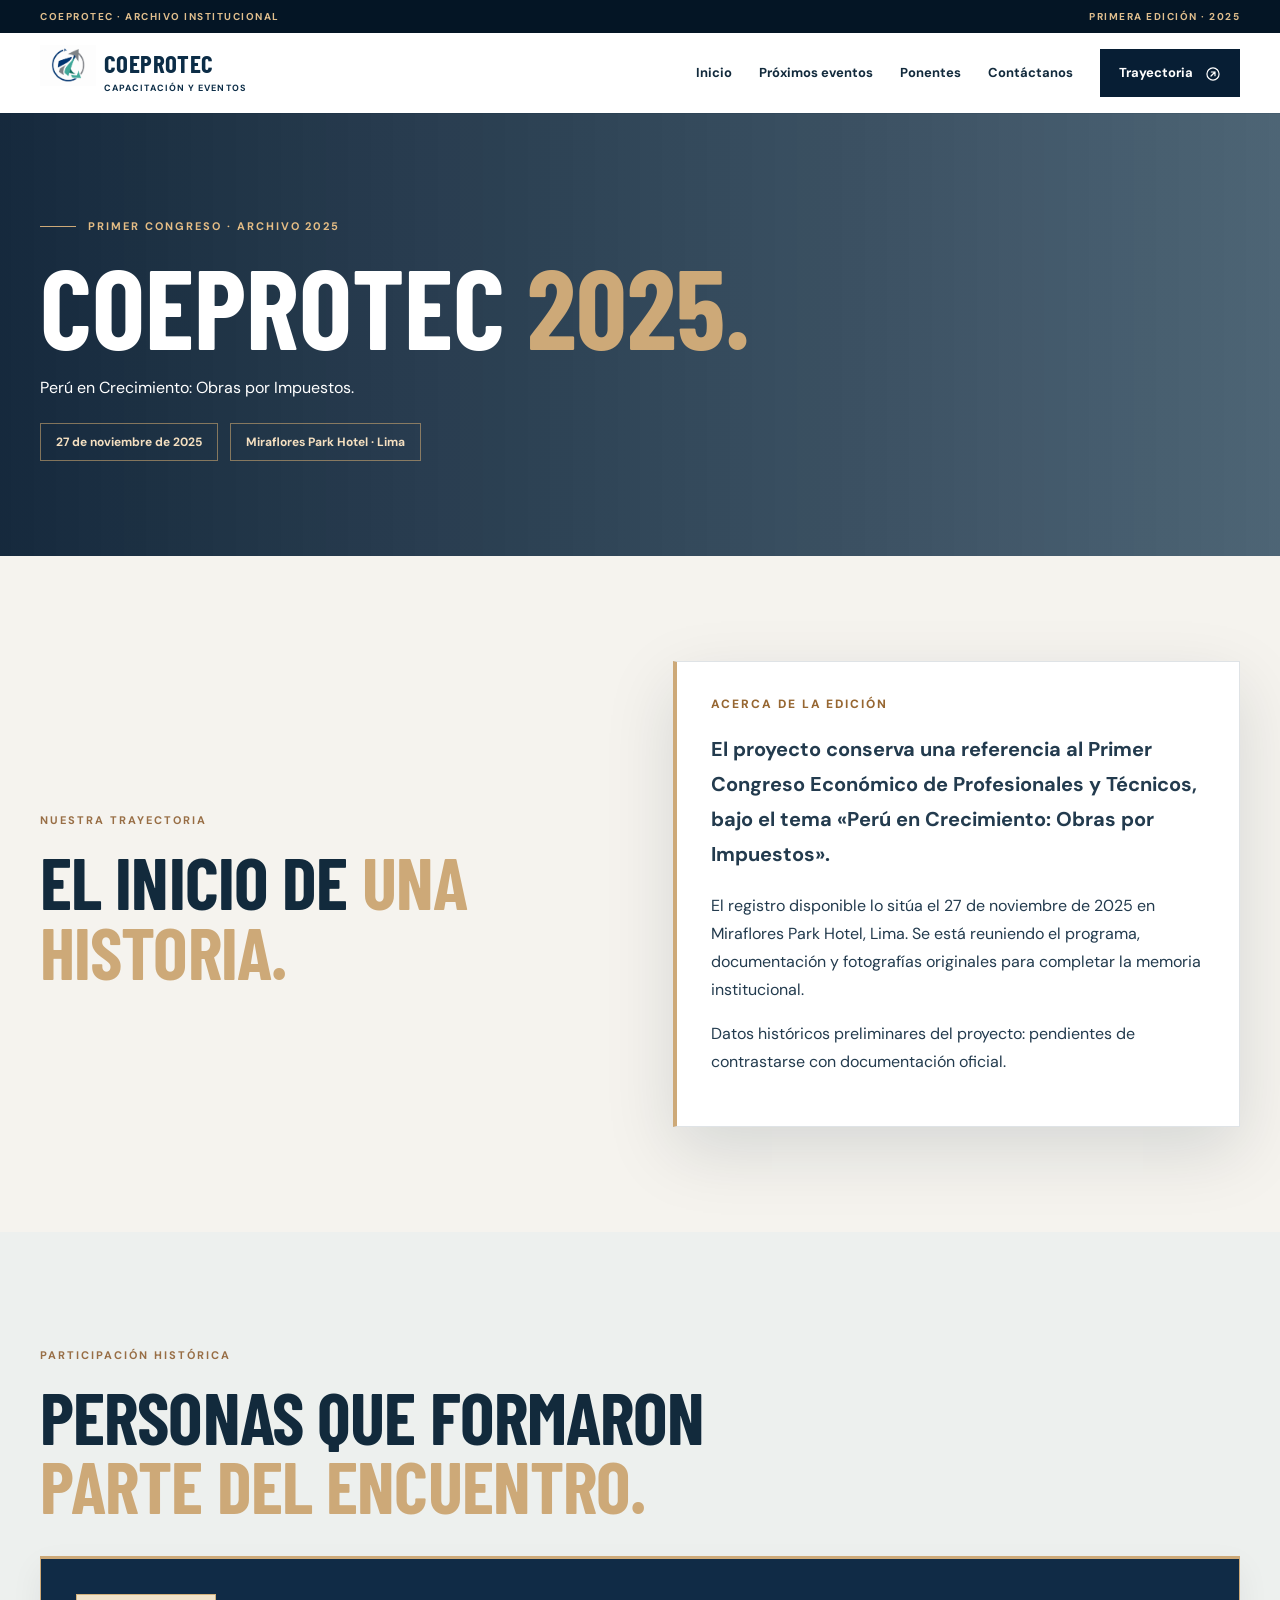
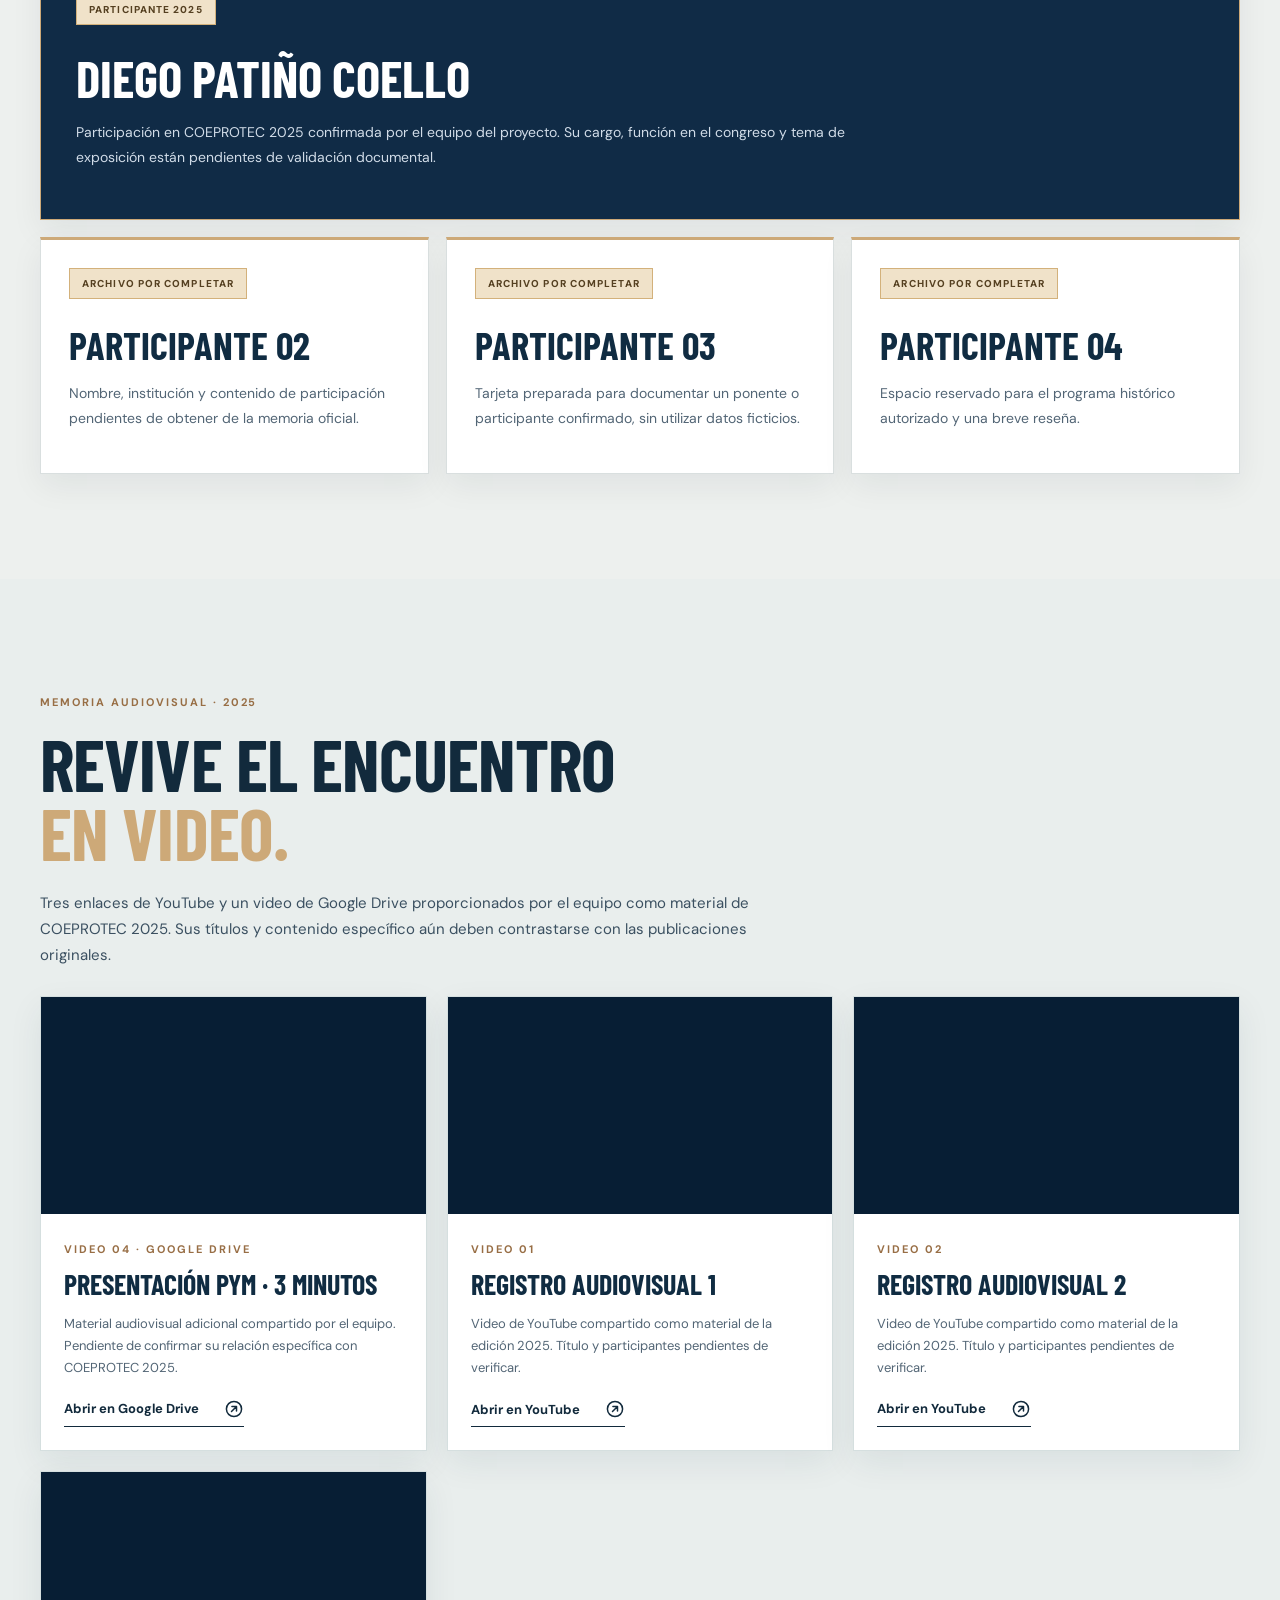
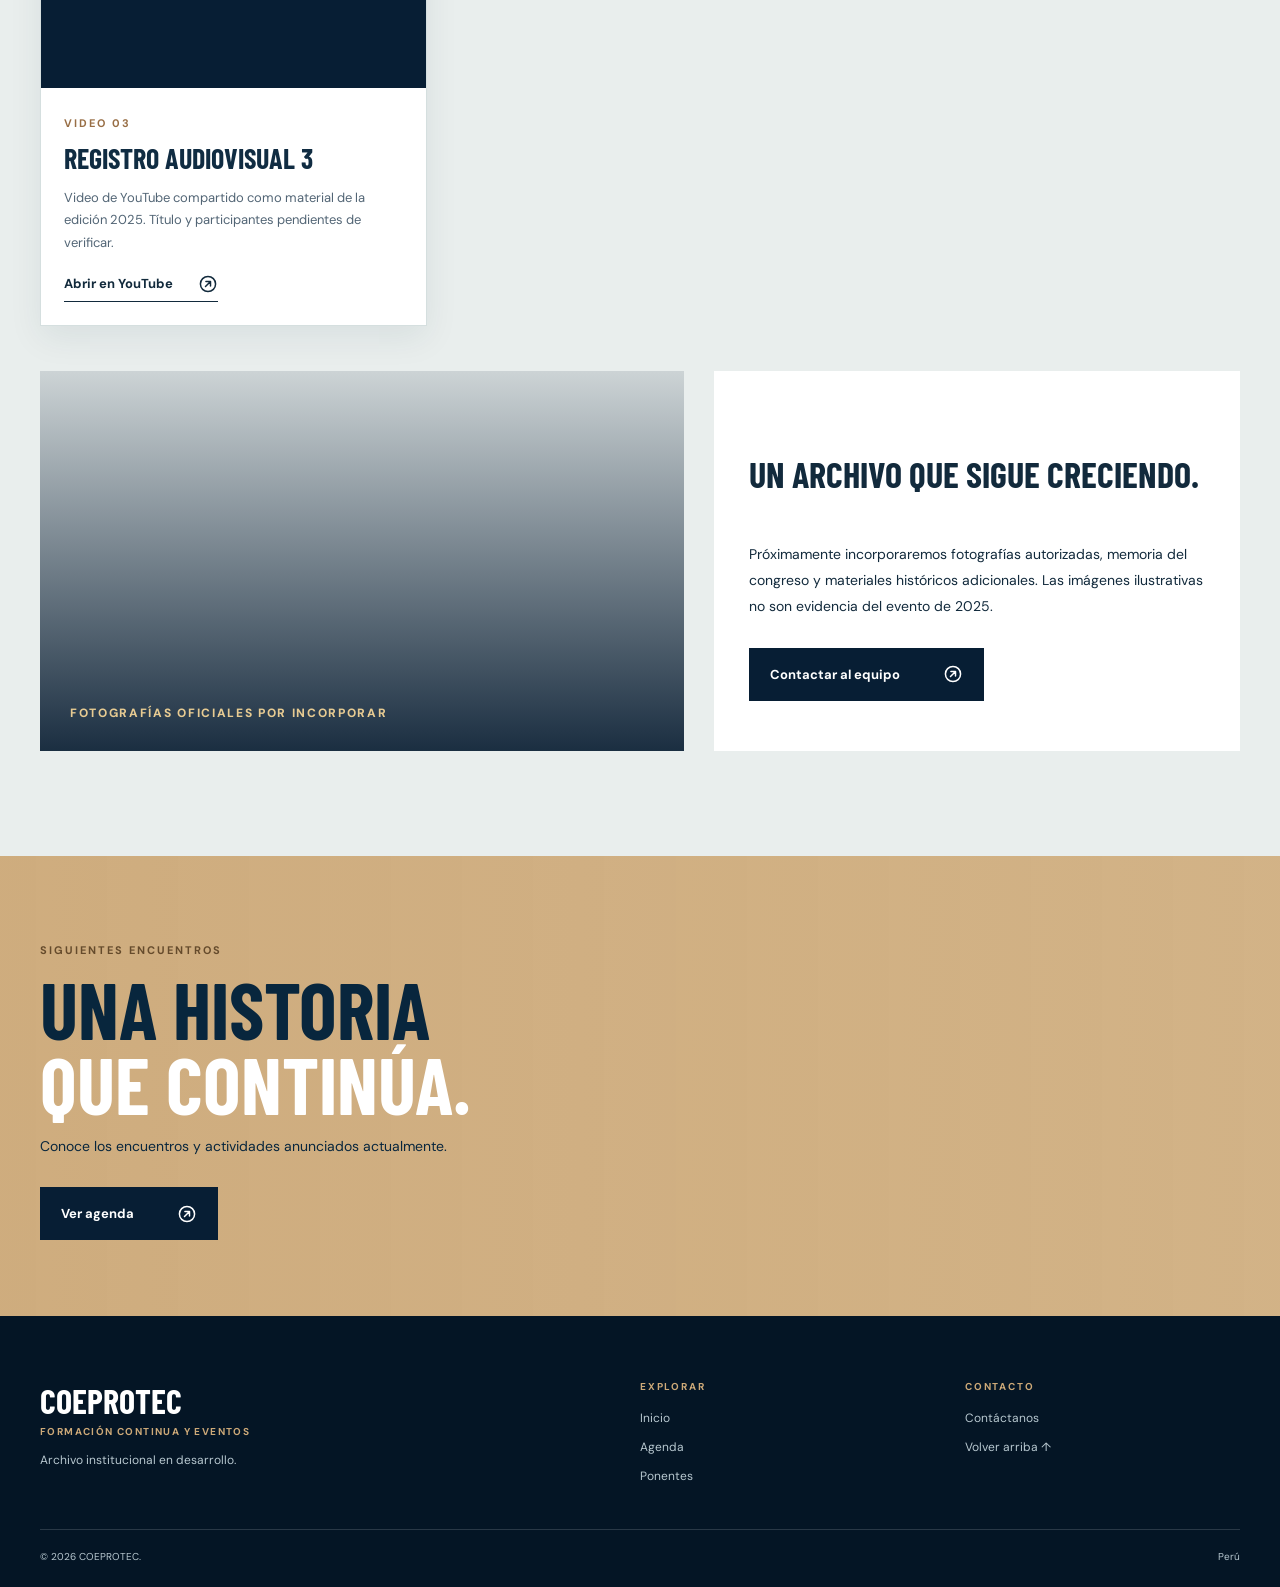
==== commit aef98f25: "design: usar iconos circulares coherentes en todos los CTA" ====
--- a/coeprotec-2025.html
+++ b/coeprotec-2025.html
@@ -1,8 +1,8 @@
 <!doctype html><html lang="es"><head><meta charset="utf-8"><meta name="viewport" content="width=device-width,initial-scale=1"><meta name="robots" content="noindex,nofollow"><meta name="theme-color" content="#071e34"><title>COEPROTEC 2025 | Primera edición</title><meta name="description" content="Archivo histórico de la primera edición COEPROTEC 2025: Perú en Crecimiento, Obras por Impuestos."><link rel="preconnect" href="https://fonts.googleapis.com"><link rel="preconnect" href="https://fonts.gstatic.com" crossorigin><link href="https://fonts.googleapis.com/css2?family=Barlow+Condensed:wght@500;600;700;800&family=DM+Sans:wght@400;500;600;700&display=swap" rel="stylesheet"><link rel="stylesheet" href="css/event.css"><script src="js/event.js" defer></script></head><body>
 <a class="skip-link" href="#contenido">Saltar al contenido</a><div class="announcement"><div class="container"><span>COEPROTEC · ARCHIVO INSTITUCIONAL</span><span>PRIMERA EDICIÓN · 2025</span></div></div>
-<header class="site-header" id="inicio"><div class="container nav-shell"><a class="brand" href="index.html"><img src="img/coeprotec-logo-enhanced.png" alt="" width="150" height="67"><span>COEPROTEC<small>CAPACITACIÓN Y EVENTOS</small></span></a><button class="menu-button" id="menu-button" type="button" onclick="toggleMenu()" aria-expanded="false" aria-controls="main-nav" aria-label="Abrir menú"><span></span><span></span><span></span></button><nav class="main-nav" id="main-nav" aria-label="Navegación principal"><a href="index.html">Inicio</a><a href="inscripciones.html">Próximos eventos</a><a href="ponentes.html">Ponentes</a><a href="contacto.html">Contáctanos</a><a class="nav-cta" href="inscripciones.html#trayectoria">Trayectoria <svg class="link-icon" viewBox="0 0 24 24" width="18" height="18" fill="none" stroke="currentColor" stroke-width="1.8" stroke-linecap="round" stroke-linejoin="round" aria-hidden="true" focusable="false"><path d="M7 17 17 7M7 7h10v10"/></svg></a></nav></div></header>
+<header class="site-header" id="inicio"><div class="container nav-shell"><a class="brand" href="index.html"><img src="img/coeprotec-logo-enhanced.png" alt="" width="150" height="67"><span>COEPROTEC<small>CAPACITACIÓN Y EVENTOS</small></span></a><button class="menu-button" id="menu-button" type="button" onclick="toggleMenu()" aria-expanded="false" aria-controls="main-nav" aria-label="Abrir menú"><span></span><span></span><span></span></button><nav class="main-nav" id="main-nav" aria-label="Navegación principal"><a href="index.html">Inicio</a><a href="inscripciones.html">Próximos eventos</a><a href="ponentes.html">Ponentes</a><a href="contacto.html">Contáctanos</a><a class="nav-cta" href="inscripciones.html#trayectoria">Trayectoria <svg class="link-icon" viewBox="0 0 24 24" width="20" height="20" fill="none" stroke="currentColor" stroke-width="1.8" stroke-linecap="round" stroke-linejoin="round" aria-hidden="true" focusable="false"><circle cx="12" cy="12" r="9.1"/><path d="M9 15 15 9M9.5 9H15v5.5"/></svg></a></nav></div></header>
 <main id="contenido"><section class="speakers-hero historic-hero"><div class="container"><p class="eyebrow"><span class="eyebrow-line"></span> PRIMER CONGRESO · ARCHIVO 2025</p><h1>COEPROTEC <em>2025.</em></h1><p>Perú en Crecimiento: Obras por Impuestos.</p><div class="historic-facts"><span>27 de noviembre de 2025</span><span>Miraflores Park Hotel · Lima</span></div></div></section>
 <section class="section"><div class="container historic-intro"><div><p class="section-index">NUESTRA TRAYECTORIA</p><h2 class="section-title">El inicio de <em>una historia.</em></h2></div><div class="reading-card"><span class="reading-card-label">ACERCA DE LA EDICIÓN</span><p class="reading-lead">El proyecto conserva una referencia al Primer Congreso Económico de Profesionales y Técnicos, bajo el tema «Perú en Crecimiento: Obras por Impuestos».</p><p>El registro disponible lo sitúa el 27 de noviembre de 2025 en Miraflores Park Hotel, Lima. Se está reuniendo el programa, documentación y fotografías originales para completar la memoria institucional.</p><p class="heritage-note">Datos históricos preliminares del proyecto: pendientes de contrastarse con documentación oficial.</p></div></div></section>
 <section class="section services-section"><div class="container"><p class="section-index">PARTICIPACIÓN HISTÓRICA</p><h2 class="section-title">Personas que formaron<br><em>parte del encuentro.</em></h2><div class="historic-speakers"><article class="historic-speaker featured"><span class="event-type">PARTICIPANTE 2025</span><h3>Diego Patiño Coello</h3><p>Participación en COEPROTEC 2025 confirmada por el equipo del proyecto. Su cargo, función en el congreso y tema de exposición están pendientes de validación documental.</p></article><article class="historic-speaker"><span class="event-type">ARCHIVO POR COMPLETAR</span><h3>Participante 02</h3><p>Nombre, institución y contenido de participación pendientes de obtener de la memoria oficial.</p></article><article class="historic-speaker"><span class="event-type">ARCHIVO POR COMPLETAR</span><h3>Participante 03</h3><p>Tarjeta preparada para documentar un ponente o participante confirmado, sin utilizar datos ficticios.</p></article><article class="historic-speaker"><span class="event-type">ARCHIVO POR COMPLETAR</span><h3>Participante 04</h3><p>Espacio reservado para el programa histórico autorizado y una breve reseña.</p></article></div></div></section>
-<section class="section historic-media" id="videos"><div class="container"><p class="section-index">MEMORIA AUDIOVISUAL · 2025</p><h2 class="section-title">Revive el encuentro<br><em>en video.</em></h2><p class="archive-video-intro">Tres enlaces de YouTube y un video de Google Drive proporcionados por el equipo como material de COEPROTEC 2025. Sus títulos y contenido específico aún deben contrastarse con las publicaciones originales.</p><div class="archive-video-grid"><article class="archive-video"><div class="archive-video-frame"><iframe src="https://drive.google.com/file/d/1zNHoP3Q7P2MMRhAaS3YNkykcE7WrhYBE/preview" title="Presentación PyM de 3 minutos, video en Google Drive" loading="lazy" referrerpolicy="strict-origin-when-cross-origin" allow="autoplay; fullscreen" allowfullscreen></iframe></div><div class="archive-video-content"><span class="section-index">VIDEO 04 · GOOGLE DRIVE</span><h3>Presentación PyM · 3 minutos</h3><p>Material audiovisual adicional compartido por el equipo. Pendiente de confirmar su relación específica con COEPROTEC 2025.</p><a href="https://drive.google.com/file/d/1zNHoP3Q7P2MMRhAaS3YNkykcE7WrhYBE/view?usp=sharing" target="_blank" rel="noopener noreferrer" class="text-link">Abrir en Google Drive <svg class="link-icon" viewBox="0 0 24 24" width="18" height="18" fill="none" stroke="currentColor" stroke-width="1.8" stroke-linecap="round" stroke-linejoin="round" aria-hidden="true" focusable="false"><path d="M7 17 17 7M7 7h10v10"/></svg></a></div></article><article class="archive-video"><div class="archive-video-frame"><iframe src="https://www.youtube-nocookie.com/embed/GSlIjaFkXwM" title="Video 1 del archivo audiovisual COEPROTEC 2025" loading="lazy" referrerpolicy="strict-origin-when-cross-origin" allow="accelerometer; autoplay; clipboard-write; encrypted-media; gyroscope; picture-in-picture; web-share" allowfullscreen></iframe></div><div class="archive-video-content"><span class="section-index">VIDEO 01</span><h3>Registro audiovisual 1</h3><p>Video de YouTube compartido como material de la edición 2025. Título y participantes pendientes de verificar.</p><a href="https://www.youtube.com/watch?v=GSlIjaFkXwM" target="_blank" rel="noopener noreferrer" class="text-link">Abrir en YouTube <svg class="link-icon" viewBox="0 0 24 24" width="18" height="18" fill="none" stroke="currentColor" stroke-width="1.8" stroke-linecap="round" stroke-linejoin="round" aria-hidden="true" focusable="false"><path d="M7 17 17 7M7 7h10v10"/></svg></a></div></article><article class="archive-video"><div class="archive-video-frame"><iframe src="https://www.youtube-nocookie.com/embed/y91wVuqu7uc" title="Video 2 del archivo audiovisual COEPROTEC 2025" loading="lazy" referrerpolicy="strict-origin-when-cross-origin" allow="accelerometer; autoplay; clipboard-write; encrypted-media; gyroscope; picture-in-picture; web-share" allowfullscreen></iframe></div><div class="archive-video-content"><span class="section-index">VIDEO 02</span><h3>Registro audiovisual 2</h3><p>Video de YouTube compartido como material de la edición 2025. Título y participantes pendientes de verificar.</p><a href="https://www.youtube.com/watch?v=y91wVuqu7uc" target="_blank" rel="noopener noreferrer" class="text-link">Abrir en YouTube <svg class="link-icon" viewBox="0 0 24 24" width="18" height="18" fill="none" stroke="currentColor" stroke-width="1.8" stroke-linecap="round" stroke-linejoin="round" aria-hidden="true" focusable="false"><path d="M7 17 17 7M7 7h10v10"/></svg></a></div></article><article class="archive-video"><div class="archive-video-frame"><iframe src="https://www.youtube-nocookie.com/embed/5ArwoqUiJdM?start=1512" title="Video 3 del archivo audiovisual COEPROTEC 2025" loading="lazy" referrerpolicy="strict-origin-when-cross-origin" allow="accelerometer; autoplay; clipboard-write; encrypted-media; gyroscope; picture-in-picture; web-share" allowfullscreen></iframe></div><div class="archive-video-content"><span class="section-index">VIDEO 03</span><h3>Registro audiovisual 3</h3><p>Video de YouTube compartido como material de la edición 2025. Título y participantes pendientes de verificar.</p><a href="https://www.youtube.com/watch?v=5ArwoqUiJdM&t=1512s" target="_blank" rel="noopener noreferrer" class="text-link">Abrir en YouTube <svg class="link-icon" viewBox="0 0 24 24" width="18" height="18" fill="none" stroke="currentColor" stroke-width="1.8" stroke-linecap="round" stroke-linejoin="round" aria-hidden="true" focusable="false"><path d="M7 17 17 7M7 7h10v10"/></svg></a></div></article></div><div class="historic-media-grid archive-photo-placeholder"><div class="historic-media-cover" role="img" aria-label="Fotografía referencial de un congreso; no corresponde a la edición 2025"><span>FOTOGRAFÍAS OFICIALES POR INCORPORAR</span></div><div class="historic-media-message"><h3>Un archivo que sigue creciendo.</h3><p>Próximamente incorporaremos fotografías autorizadas, memoria del congreso y materiales históricos adicionales. Las imágenes ilustrativas no son evidencia del evento de 2025.</p><a class="button button-dark" href="contacto.html">Contactar al equipo <svg class="link-icon" viewBox="0 0 24 24" width="18" height="18" fill="none" stroke="currentColor" stroke-width="1.8" stroke-linecap="round" stroke-linejoin="round" aria-hidden="true" focusable="false"><path d="M7 17 17 7M7 7h10v10"/></svg></a></div></div></div></section>
-<section class="closing-section"><div class="container closing-grid"><div><p class="section-index">SIGUIENTES ENCUENTROS</p><h2>Una historia<br><em>que continúa.</em></h2><p>Conoce los encuentros y actividades anunciados actualmente.</p><a class="button button-dark" href="inscripciones.html">Ver agenda <svg class="link-icon" viewBox="0 0 24 24" width="18" height="18" fill="none" stroke="currentColor" stroke-width="1.8" stroke-linecap="round" stroke-linejoin="round" aria-hidden="true" focusable="false"><path d="M7 17 17 7M7 7h10v10"/></svg></a></div></div></section></main><footer class="footer"><div class="container footer-grid"><div><span class="footer-brand">COEPROTEC<small>FORMACIÓN CONTINUA Y EVENTOS</small></span><p>Archivo institucional en desarrollo.</p></div><div><span>EXPLORAR</span><a href="index.html">Inicio</a><a href="inscripciones.html">Agenda</a><a href="ponentes.html">Ponentes</a></div><div><span>CONTACTO</span><a href="contacto.html">Contáctanos</a><a href="#inicio">Volver arriba ↑</a></div></div><div class="container footer-bottom"><span>© 2026 COEPROTEC.</span><span>Perú</span></div></footer></body></html>+<section class="section historic-media" id="videos"><div class="container"><p class="section-index">MEMORIA AUDIOVISUAL · 2025</p><h2 class="section-title">Revive el encuentro<br><em>en video.</em></h2><p class="archive-video-intro">Tres enlaces de YouTube y un video de Google Drive proporcionados por el equipo como material de COEPROTEC 2025. Sus títulos y contenido específico aún deben contrastarse con las publicaciones originales.</p><div class="archive-video-grid"><article class="archive-video"><div class="archive-video-frame"><iframe src="https://drive.google.com/file/d/1zNHoP3Q7P2MMRhAaS3YNkykcE7WrhYBE/preview" title="Presentación PyM de 3 minutos, video en Google Drive" loading="lazy" referrerpolicy="strict-origin-when-cross-origin" allow="autoplay; fullscreen" allowfullscreen></iframe></div><div class="archive-video-content"><span class="section-index">VIDEO 04 · GOOGLE DRIVE</span><h3>Presentación PyM · 3 minutos</h3><p>Material audiovisual adicional compartido por el equipo. Pendiente de confirmar su relación específica con COEPROTEC 2025.</p><a href="https://drive.google.com/file/d/1zNHoP3Q7P2MMRhAaS3YNkykcE7WrhYBE/view?usp=sharing" target="_blank" rel="noopener noreferrer" class="text-link">Abrir en Google Drive <svg class="link-icon" viewBox="0 0 24 24" width="20" height="20" fill="none" stroke="currentColor" stroke-width="1.8" stroke-linecap="round" stroke-linejoin="round" aria-hidden="true" focusable="false"><circle cx="12" cy="12" r="9.1"/><path d="M9 15 15 9M9.5 9H15v5.5"/></svg></a></div></article><article class="archive-video"><div class="archive-video-frame"><iframe src="https://www.youtube-nocookie.com/embed/GSlIjaFkXwM" title="Video 1 del archivo audiovisual COEPROTEC 2025" loading="lazy" referrerpolicy="strict-origin-when-cross-origin" allow="accelerometer; autoplay; clipboard-write; encrypted-media; gyroscope; picture-in-picture; web-share" allowfullscreen></iframe></div><div class="archive-video-content"><span class="section-index">VIDEO 01</span><h3>Registro audiovisual 1</h3><p>Video de YouTube compartido como material de la edición 2025. Título y participantes pendientes de verificar.</p><a href="https://www.youtube.com/watch?v=GSlIjaFkXwM" target="_blank" rel="noopener noreferrer" class="text-link">Abrir en YouTube <svg class="link-icon" viewBox="0 0 24 24" width="20" height="20" fill="none" stroke="currentColor" stroke-width="1.8" stroke-linecap="round" stroke-linejoin="round" aria-hidden="true" focusable="false"><circle cx="12" cy="12" r="9.1"/><path d="M9 15 15 9M9.5 9H15v5.5"/></svg></a></div></article><article class="archive-video"><div class="archive-video-frame"><iframe src="https://www.youtube-nocookie.com/embed/y91wVuqu7uc" title="Video 2 del archivo audiovisual COEPROTEC 2025" loading="lazy" referrerpolicy="strict-origin-when-cross-origin" allow="accelerometer; autoplay; clipboard-write; encrypted-media; gyroscope; picture-in-picture; web-share" allowfullscreen></iframe></div><div class="archive-video-content"><span class="section-index">VIDEO 02</span><h3>Registro audiovisual 2</h3><p>Video de YouTube compartido como material de la edición 2025. Título y participantes pendientes de verificar.</p><a href="https://www.youtube.com/watch?v=y91wVuqu7uc" target="_blank" rel="noopener noreferrer" class="text-link">Abrir en YouTube <svg class="link-icon" viewBox="0 0 24 24" width="20" height="20" fill="none" stroke="currentColor" stroke-width="1.8" stroke-linecap="round" stroke-linejoin="round" aria-hidden="true" focusable="false"><circle cx="12" cy="12" r="9.1"/><path d="M9 15 15 9M9.5 9H15v5.5"/></svg></a></div></article><article class="archive-video"><div class="archive-video-frame"><iframe src="https://www.youtube-nocookie.com/embed/5ArwoqUiJdM?start=1512" title="Video 3 del archivo audiovisual COEPROTEC 2025" loading="lazy" referrerpolicy="strict-origin-when-cross-origin" allow="accelerometer; autoplay; clipboard-write; encrypted-media; gyroscope; picture-in-picture; web-share" allowfullscreen></iframe></div><div class="archive-video-content"><span class="section-index">VIDEO 03</span><h3>Registro audiovisual 3</h3><p>Video de YouTube compartido como material de la edición 2025. Título y participantes pendientes de verificar.</p><a href="https://www.youtube.com/watch?v=5ArwoqUiJdM&t=1512s" target="_blank" rel="noopener noreferrer" class="text-link">Abrir en YouTube <svg class="link-icon" viewBox="0 0 24 24" width="20" height="20" fill="none" stroke="currentColor" stroke-width="1.8" stroke-linecap="round" stroke-linejoin="round" aria-hidden="true" focusable="false"><circle cx="12" cy="12" r="9.1"/><path d="M9 15 15 9M9.5 9H15v5.5"/></svg></a></div></article></div><div class="historic-media-grid archive-photo-placeholder"><div class="historic-media-cover" role="img" aria-label="Fotografía referencial de un congreso; no corresponde a la edición 2025"><span>FOTOGRAFÍAS OFICIALES POR INCORPORAR</span></div><div class="historic-media-message"><h3>Un archivo que sigue creciendo.</h3><p>Próximamente incorporaremos fotografías autorizadas, memoria del congreso y materiales históricos adicionales. Las imágenes ilustrativas no son evidencia del evento de 2025.</p><a class="button button-dark" href="contacto.html">Contactar al equipo <svg class="link-icon" viewBox="0 0 24 24" width="20" height="20" fill="none" stroke="currentColor" stroke-width="1.8" stroke-linecap="round" stroke-linejoin="round" aria-hidden="true" focusable="false"><circle cx="12" cy="12" r="9.1"/><path d="M9 15 15 9M9.5 9H15v5.5"/></svg></a></div></div></div></section>
+<section class="closing-section"><div class="container closing-grid"><div><p class="section-index">SIGUIENTES ENCUENTROS</p><h2>Una historia<br><em>que continúa.</em></h2><p>Conoce los encuentros y actividades anunciados actualmente.</p><a class="button button-dark" href="inscripciones.html">Ver agenda <svg class="link-icon" viewBox="0 0 24 24" width="20" height="20" fill="none" stroke="currentColor" stroke-width="1.8" stroke-linecap="round" stroke-linejoin="round" aria-hidden="true" focusable="false"><circle cx="12" cy="12" r="9.1"/><path d="M9 15 15 9M9.5 9H15v5.5"/></svg></a></div></div></section></main><footer class="footer"><div class="container footer-grid"><div><span class="footer-brand">COEPROTEC<small>FORMACIÓN CONTINUA Y EVENTOS</small></span><p>Archivo institucional en desarrollo.</p></div><div><span>EXPLORAR</span><a href="index.html">Inicio</a><a href="inscripciones.html">Agenda</a><a href="ponentes.html">Ponentes</a></div><div><span>CONTACTO</span><a href="contacto.html">Contáctanos</a><a href="#inicio">Volver arriba ↑</a></div></div><div class="container footer-bottom"><span>© 2026 COEPROTEC.</span><span>Perú</span></div></footer></body></html>
--- a/css/event.css
+++ b/css/event.css
@@ -186,3 +186,20 @@
 a:hover .cta-icon-down{transform:translateY(3px)}
 .nav-cta,.button,.text-link{transition:background-color .23s ease,color .23s ease,transform .23s ease}
 @media(prefers-reduced-motion:reduce){.cta-icon{transition:none}a:hover .cta-icon,a:hover .cta-icon-down{transform:none}}
+
+
+/* Refinamiento de composicion editorial y SVG de navegación */
+@media(min-width:1000px){
+.intro-grid{grid-template-columns:minmax(0,.85fr) minmax(0,1.15fr);gap:clamp(30px,4vw,64px);align-items:center}
+.intro-grid .section-title{font-size:clamp(51px,5vw,78px)}
+.intro-grid .reading-card{width:100%;max-width:none;min-height:0;padding:clamp(30px,3vw,44px) clamp(34px,4vw,58px)}
+.intro-grid .reading-card .reading-lead{font-size:clamp(17px,1.45vw,19px);line-height:1.65}
+.intro-grid .reading-card p{line-height:1.72}
+}
+.link-icon{display:inline-block;vertical-align:middle;flex-shrink:0;margin-left:9px;transition:transform .2s ease}
+a:hover .link-icon{transform:translate(2px,-2px)}
+a:hover .link-icon-down{transform:translateY(3px)}
+.nav-cta .link-icon{width:16px;height:16px}
+.hero-actions .button .link-icon{width:19px;height:19px}
+.hero-actions .text-link .link-icon{width:17px;height:17px}
+@media(prefers-reduced-motion:reduce){.link-icon{transition:none}a:hover .link-icon,a:hover .link-icon-down{transform:none}}
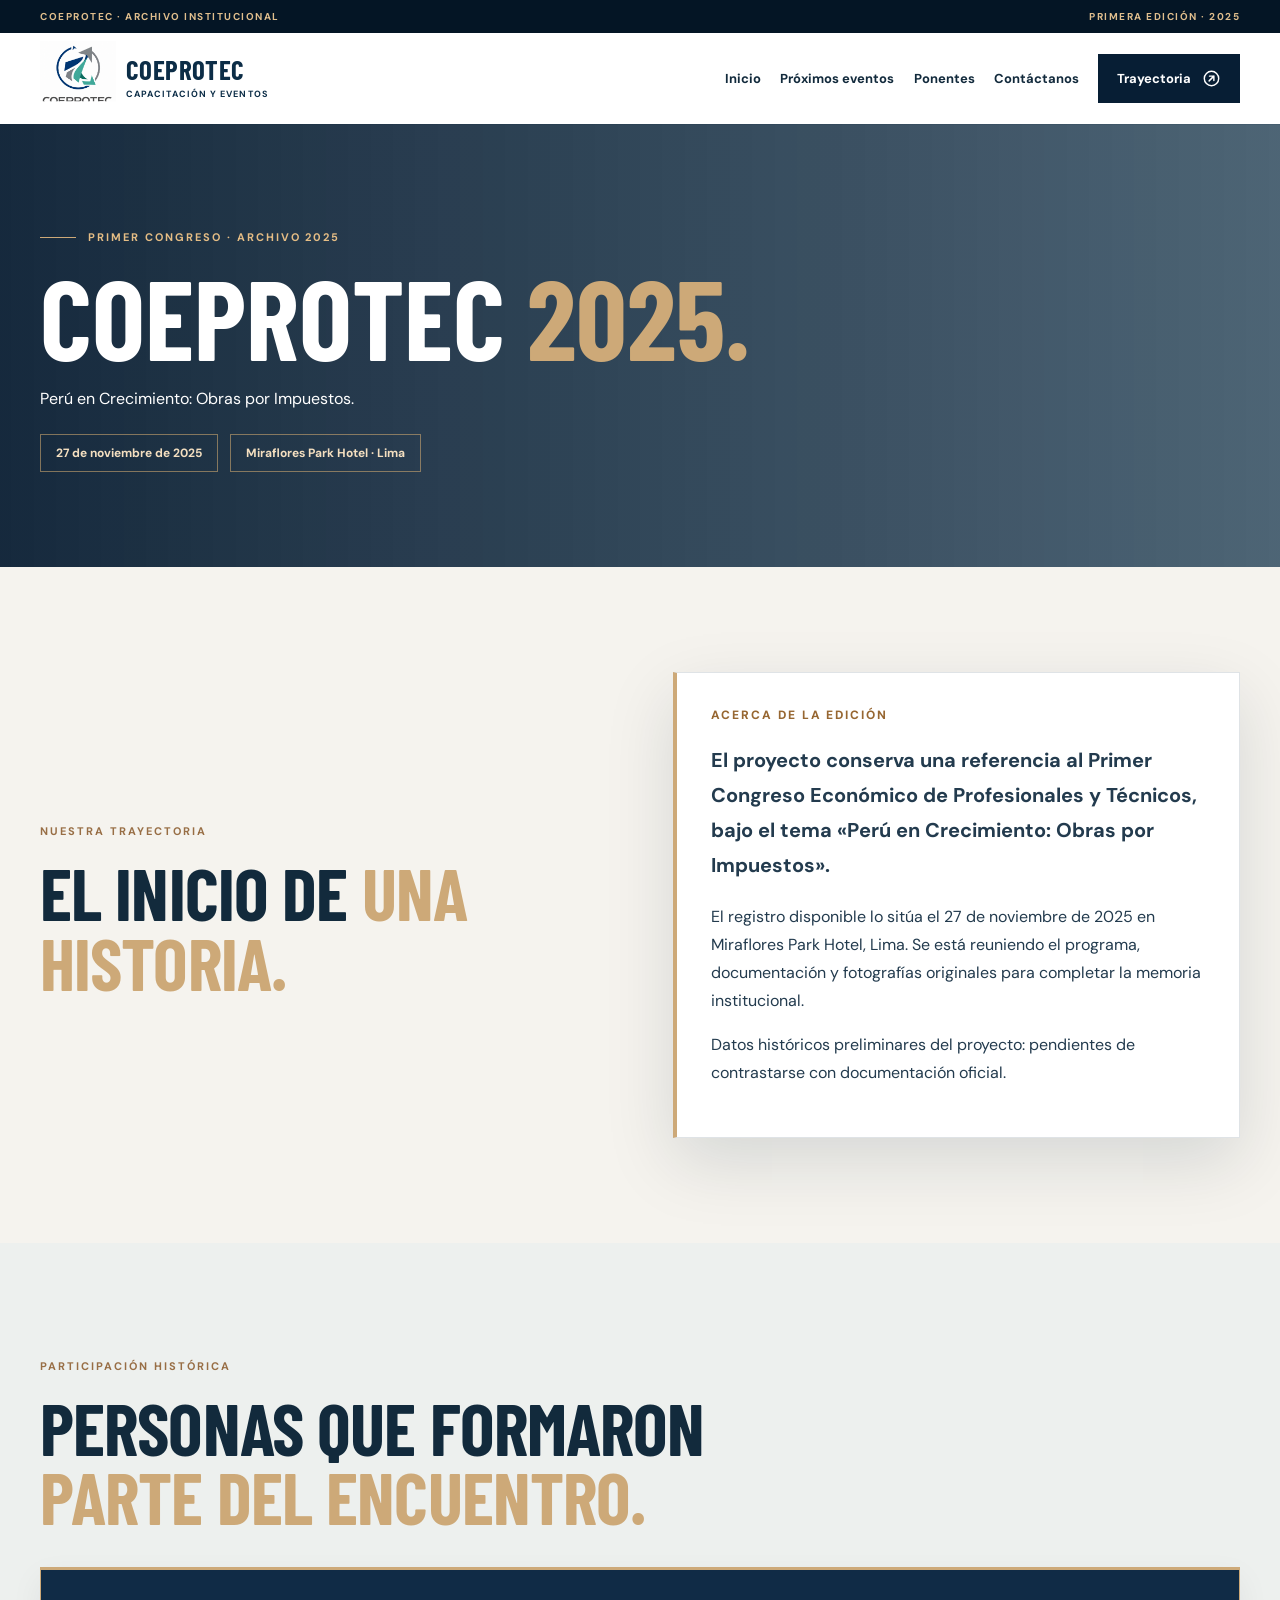
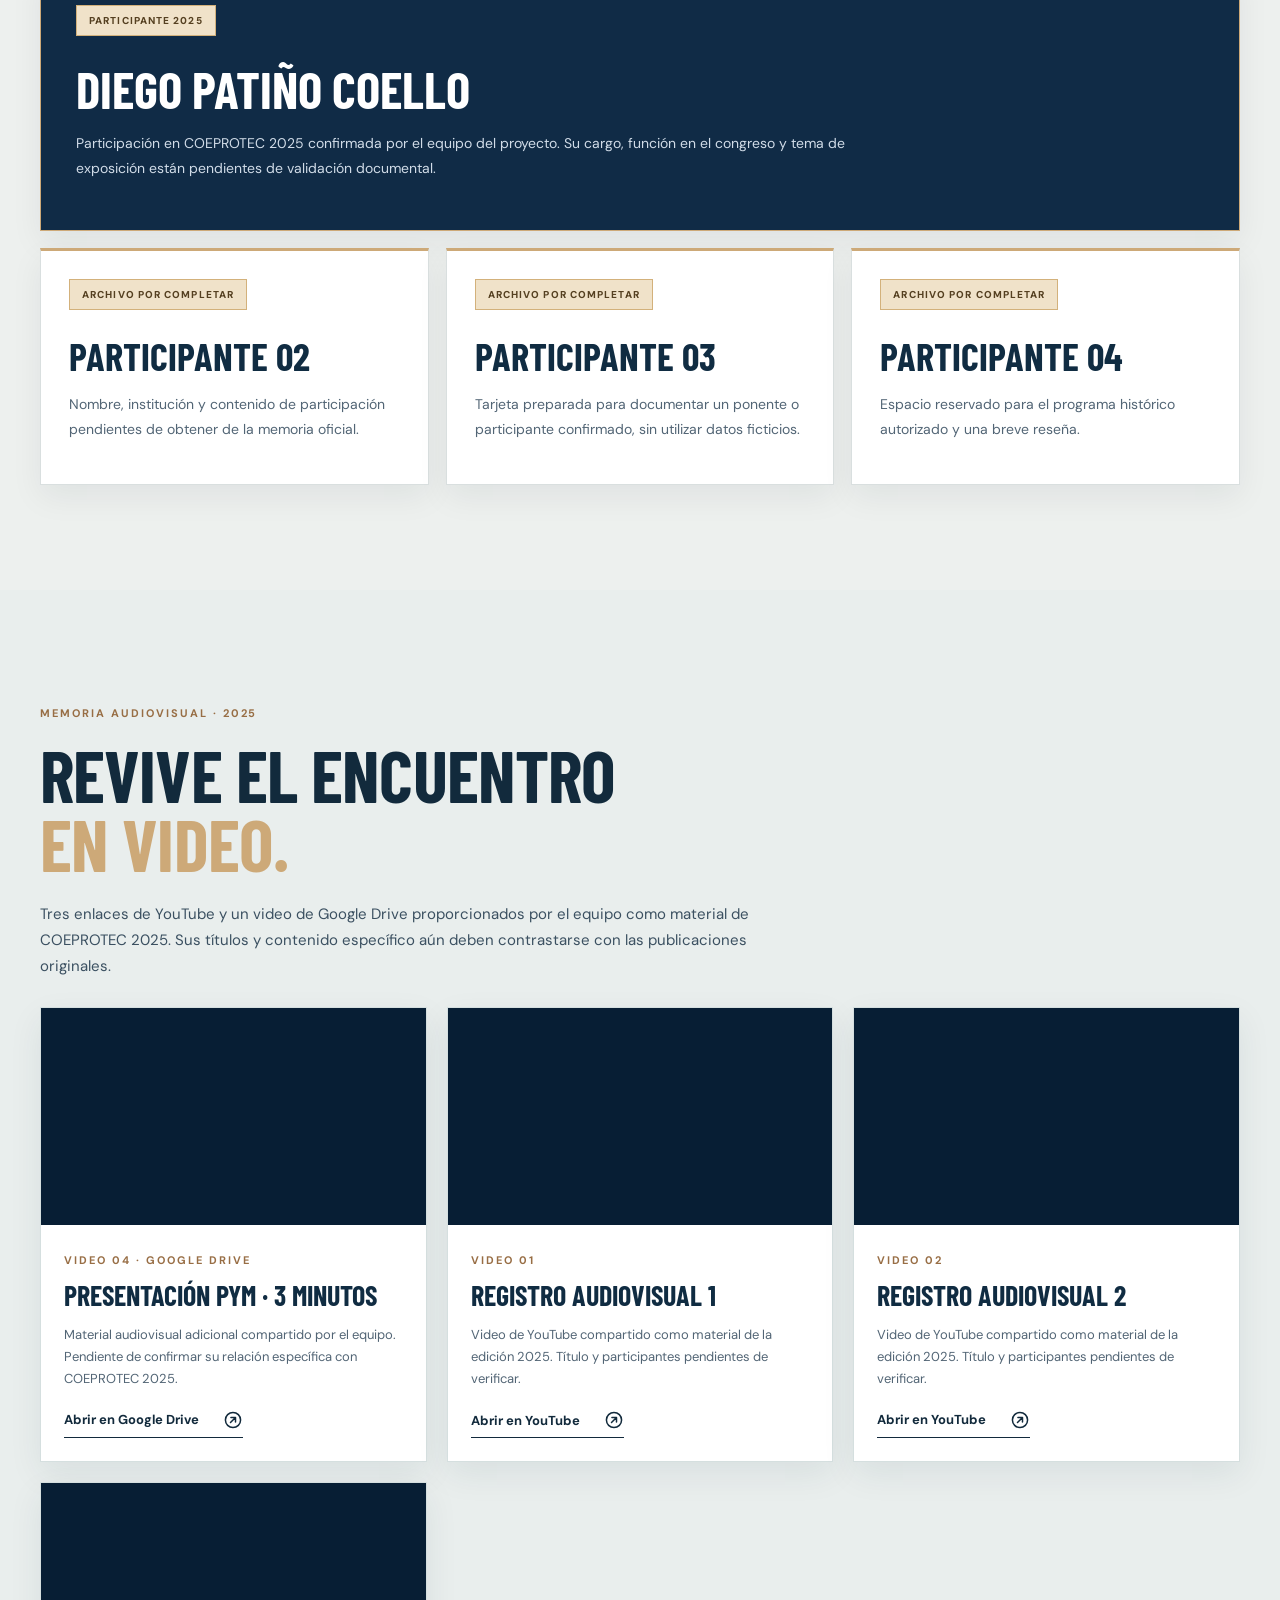
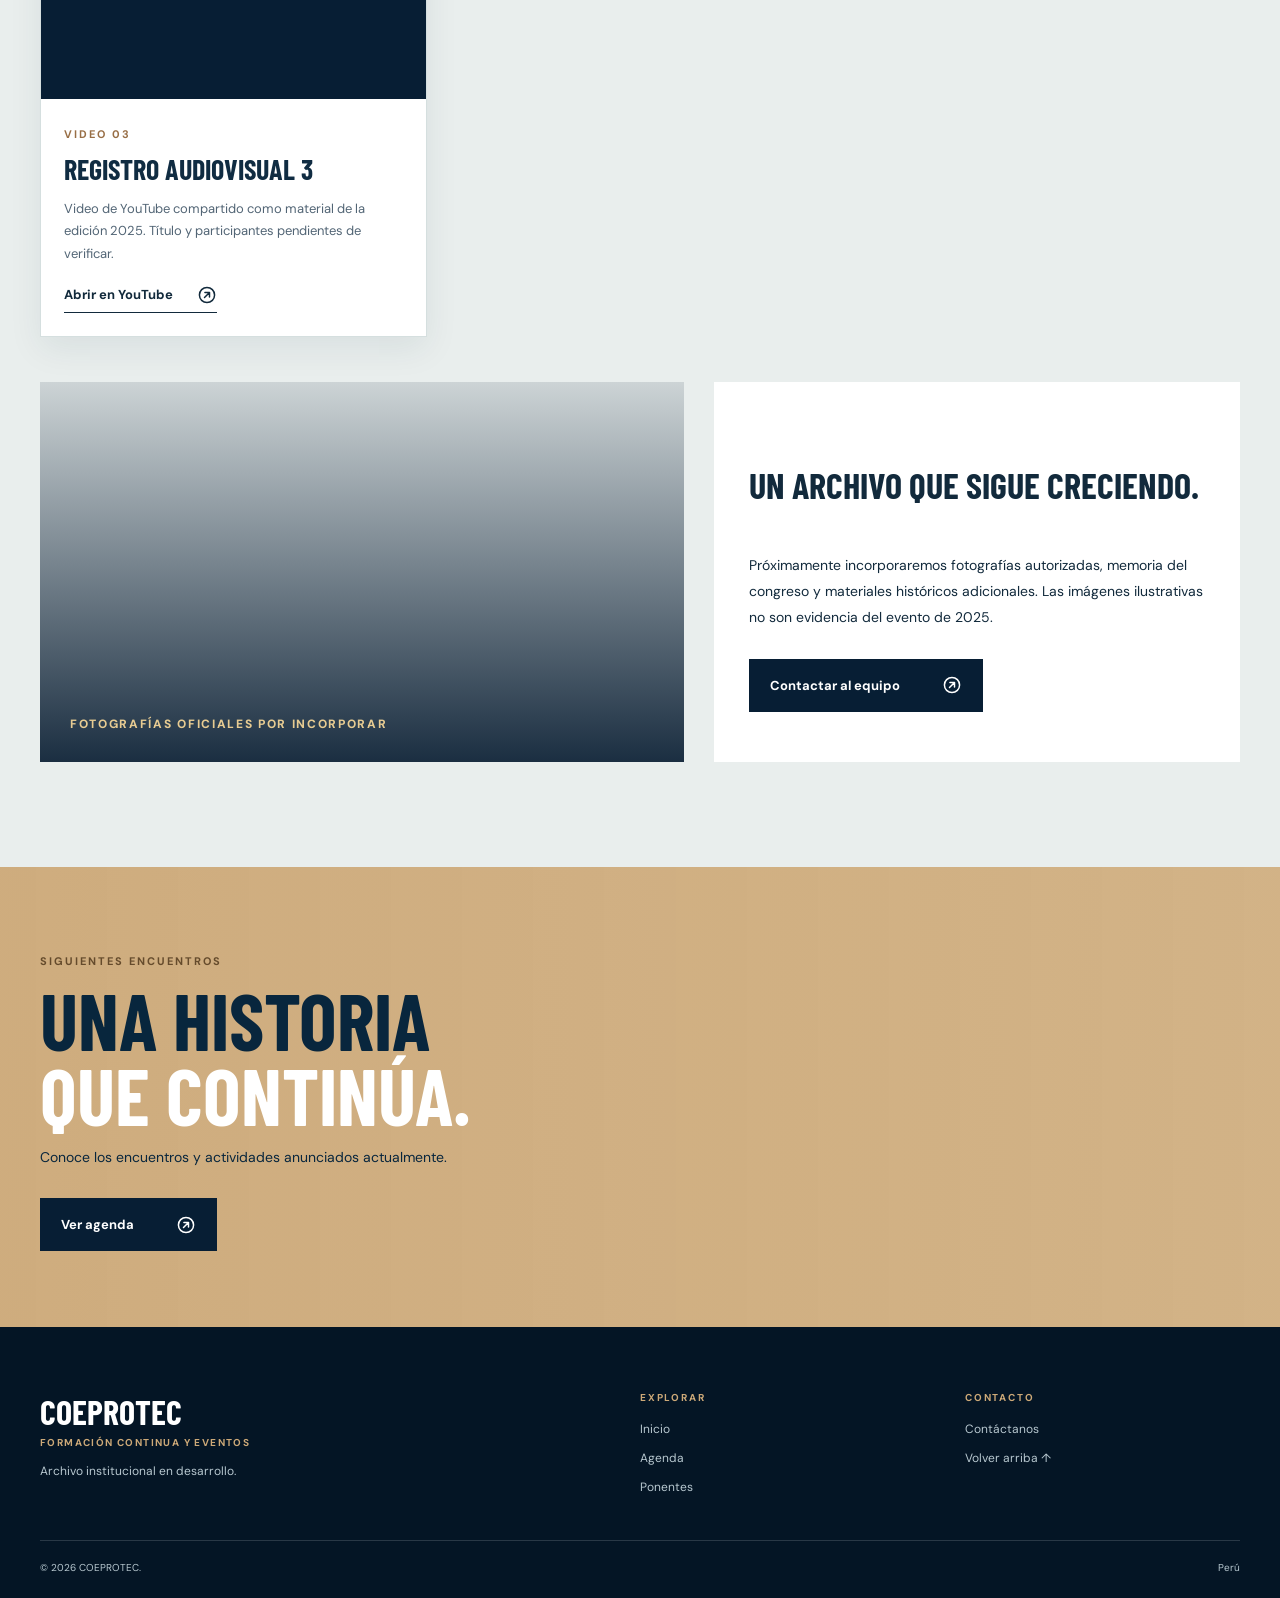
==== commit 1eee75ce: "style: separar y recortar isotipo del logo en cabecera" ====
--- a/coeprotec-2025.html
+++ b/coeprotec-2025.html
@@ -1,6 +1,6 @@
 <!doctype html><html lang="es"><head><meta charset="utf-8"><meta name="viewport" content="width=device-width,initial-scale=1"><meta name="robots" content="noindex,nofollow"><meta name="theme-color" content="#071e34"><title>COEPROTEC 2025 | Primera edición</title><meta name="description" content="Archivo histórico de la primera edición COEPROTEC 2025: Perú en Crecimiento, Obras por Impuestos."><link rel="preconnect" href="https://fonts.googleapis.com"><link rel="preconnect" href="https://fonts.gstatic.com" crossorigin><link href="https://fonts.googleapis.com/css2?family=Barlow+Condensed:wght@500;600;700;800&family=DM+Sans:wght@400;500;600;700&display=swap" rel="stylesheet"><link rel="stylesheet" href="css/event.css"><script src="js/event.js" defer></script></head><body>
 <a class="skip-link" href="#contenido">Saltar al contenido</a><div class="announcement"><div class="container"><span>COEPROTEC · ARCHIVO INSTITUCIONAL</span><span>PRIMERA EDICIÓN · 2025</span></div></div>
-<header class="site-header" id="inicio"><div class="container nav-shell"><a class="brand" href="index.html"><img src="img/coeprotec-logo-enhanced.png" alt="" width="150" height="67"><span>COEPROTEC<small>CAPACITACIÓN Y EVENTOS</small></span></a><button class="menu-button" id="menu-button" type="button" onclick="toggleMenu()" aria-expanded="false" aria-controls="main-nav" aria-label="Abrir menú"><span></span><span></span><span></span></button><nav class="main-nav" id="main-nav" aria-label="Navegación principal"><a href="index.html">Inicio</a><a href="inscripciones.html">Próximos eventos</a><a href="ponentes.html">Ponentes</a><a href="contacto.html">Contáctanos</a><a class="nav-cta" href="inscripciones.html#trayectoria">Trayectoria <svg class="link-icon" viewBox="0 0 24 24" width="20" height="20" fill="none" stroke="currentColor" stroke-width="1.8" stroke-linecap="round" stroke-linejoin="round" aria-hidden="true" focusable="false"><circle cx="12" cy="12" r="9.1"/><path d="M9 15 15 9M9.5 9H15v5.5"/></svg></a></nav></div></header>
+<header class="site-header" id="inicio"><div class="container nav-shell"><a class="brand" href="index.html"><span class="brand-symbol" aria-hidden="true"><img src="img/coeprotec-logo-enhanced.png" alt="" width="150" height="67"></span><span>COEPROTEC<small>CAPACITACIÓN Y EVENTOS</small></span></a><button class="menu-button" id="menu-button" type="button" onclick="toggleMenu()" aria-expanded="false" aria-controls="main-nav" aria-label="Abrir menú"><span></span><span></span><span></span></button><nav class="main-nav" id="main-nav" aria-label="Navegación principal"><a href="index.html">Inicio</a><a href="inscripciones.html">Próximos eventos</a><a href="ponentes.html">Ponentes</a><a href="contacto.html">Contáctanos</a><a class="nav-cta" href="inscripciones.html#trayectoria">Trayectoria <svg class="link-icon" viewBox="0 0 24 24" width="20" height="20" fill="none" stroke="currentColor" stroke-width="1.8" stroke-linecap="round" stroke-linejoin="round" aria-hidden="true" focusable="false"><circle cx="12" cy="12" r="9.1"/><path d="M9 15 15 9M9.5 9H15v5.5"/></svg></a></nav></div></header>
 <main id="contenido"><section class="speakers-hero historic-hero"><div class="container"><p class="eyebrow"><span class="eyebrow-line"></span> PRIMER CONGRESO · ARCHIVO 2025</p><h1>COEPROTEC <em>2025.</em></h1><p>Perú en Crecimiento: Obras por Impuestos.</p><div class="historic-facts"><span>27 de noviembre de 2025</span><span>Miraflores Park Hotel · Lima</span></div></div></section>
 <section class="section"><div class="container historic-intro"><div><p class="section-index">NUESTRA TRAYECTORIA</p><h2 class="section-title">El inicio de <em>una historia.</em></h2></div><div class="reading-card"><span class="reading-card-label">ACERCA DE LA EDICIÓN</span><p class="reading-lead">El proyecto conserva una referencia al Primer Congreso Económico de Profesionales y Técnicos, bajo el tema «Perú en Crecimiento: Obras por Impuestos».</p><p>El registro disponible lo sitúa el 27 de noviembre de 2025 en Miraflores Park Hotel, Lima. Se está reuniendo el programa, documentación y fotografías originales para completar la memoria institucional.</p><p class="heritage-note">Datos históricos preliminares del proyecto: pendientes de contrastarse con documentación oficial.</p></div></div></section>
 <section class="section services-section"><div class="container"><p class="section-index">PARTICIPACIÓN HISTÓRICA</p><h2 class="section-title">Personas que formaron<br><em>parte del encuentro.</em></h2><div class="historic-speakers"><article class="historic-speaker featured"><span class="event-type">PARTICIPANTE 2025</span><h3>Diego Patiño Coello</h3><p>Participación en COEPROTEC 2025 confirmada por el equipo del proyecto. Su cargo, función en el congreso y tema de exposición están pendientes de validación documental.</p></article><article class="historic-speaker"><span class="event-type">ARCHIVO POR COMPLETAR</span><h3>Participante 02</h3><p>Nombre, institución y contenido de participación pendientes de obtener de la memoria oficial.</p></article><article class="historic-speaker"><span class="event-type">ARCHIVO POR COMPLETAR</span><h3>Participante 03</h3><p>Tarjeta preparada para documentar un ponente o participante confirmado, sin utilizar datos ficticios.</p></article><article class="historic-speaker"><span class="event-type">ARCHIVO POR COMPLETAR</span><h3>Participante 04</h3><p>Espacio reservado para el programa histórico autorizado y una breve reseña.</p></article></div></div></section>
--- a/css/event.css
+++ b/css/event.css
@@ -203,3 +203,15 @@
 .hero-actions .button .link-icon{width:19px;height:19px}
 .hero-actions .text-link .link-icon{width:17px;height:17px}
 @media(prefers-reduced-motion:reduce){.link-icon{transition:none}a:hover .link-icon,a:hover .link-icon-down{transform:none}}
+
+/* Ajuste final de identidad: logo con más presencia e iconos circulares */
+.nav-shell{min-height:91px;gap:18px}
+.brand{min-width:235px;gap:10px;font-size:27px}
+.brand img{width:76px;height:76px;object-fit:cover;object-position:top;clip-path:inset(0 0 20% 0);flex-shrink:0}
+.main-nav{gap:clamp(12px,1.5vw,24px)}
+.link-icon{width:20px;height:20px;margin-left:8px;vertical-align:-5px}
+.nav-cta .link-icon{width:19px;height:19px}
+.hero-actions .button .link-icon{width:21px;height:21px}
+.hero-actions .text-link .link-icon{width:19px;height:19px}
+@media(max-width:1050px){.brand{min-width:unset;font-size:25px}.brand img{width:67px;height:67px}.nav-shell{min-height:82px}}
+@media(max-width:760px){.brand img{width:64px;height:64px}.nav-shell{min-height:76px}.brand{font-size:24px}}
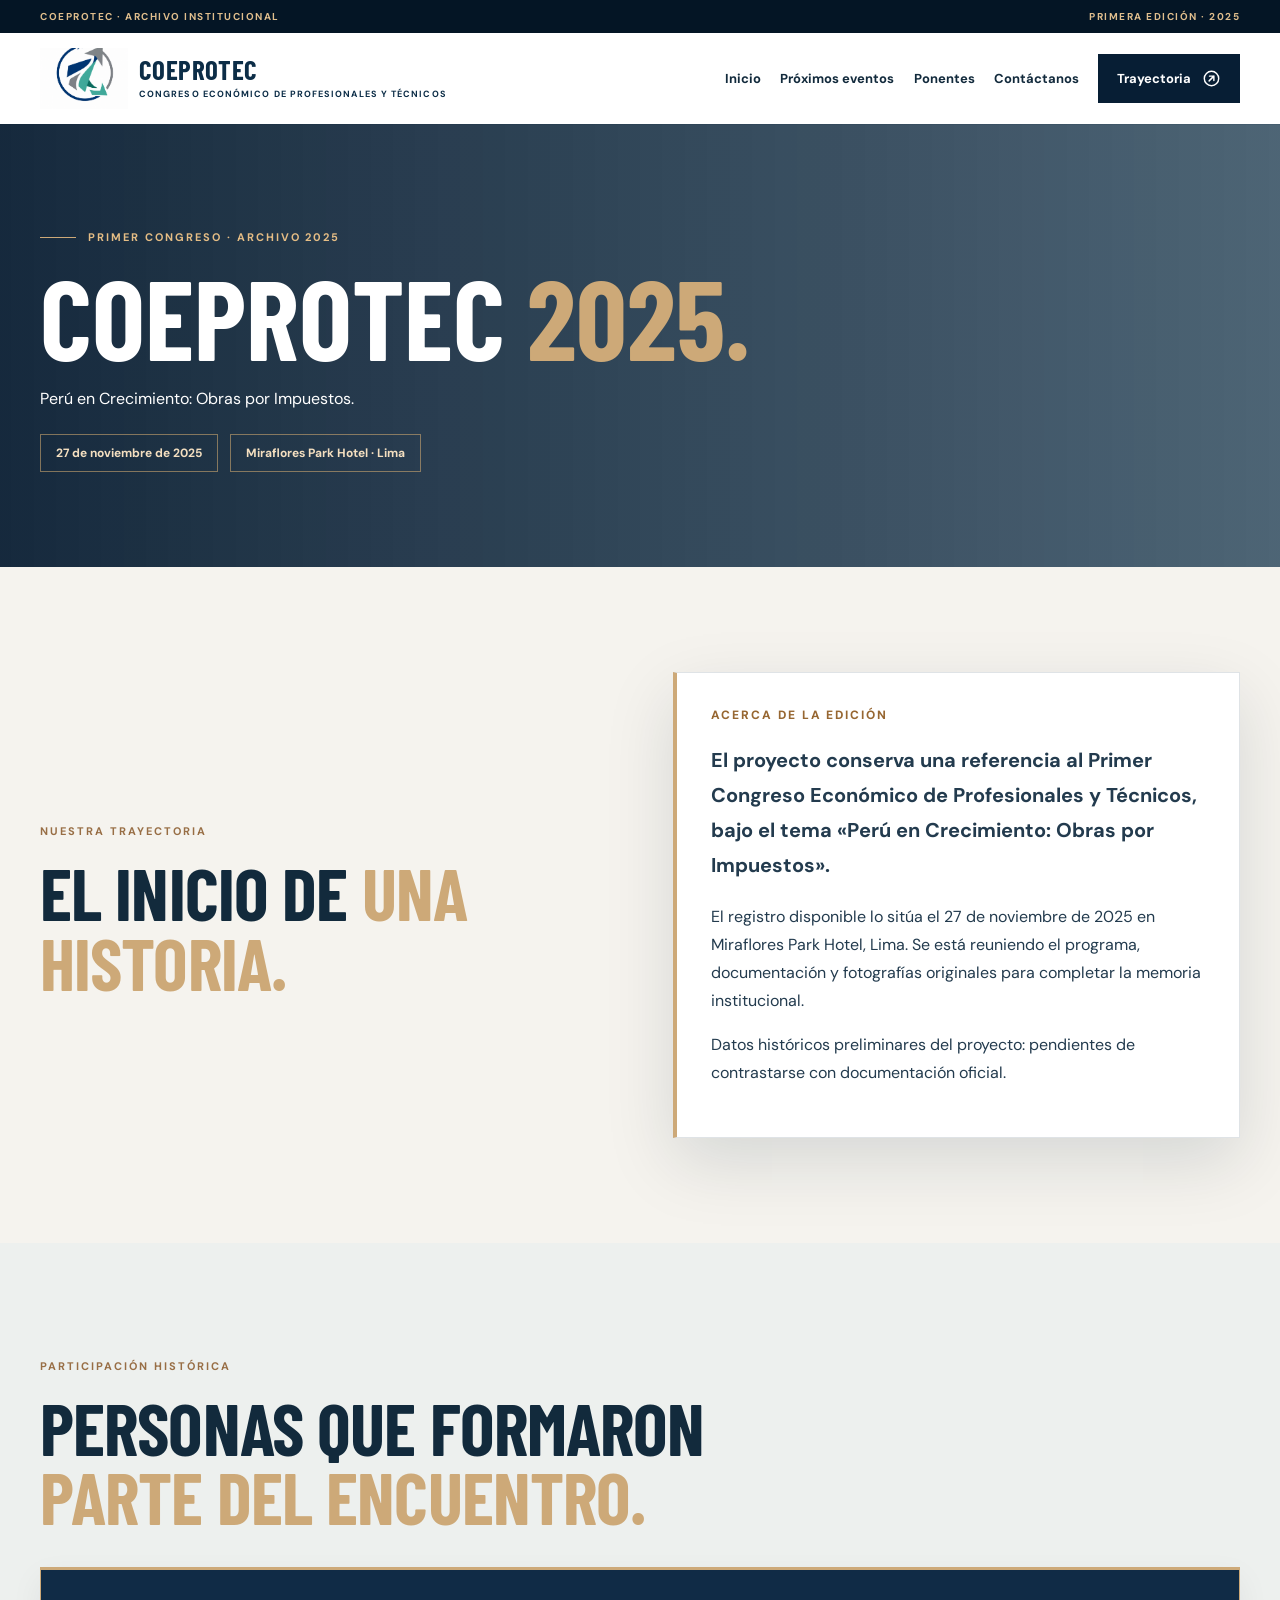
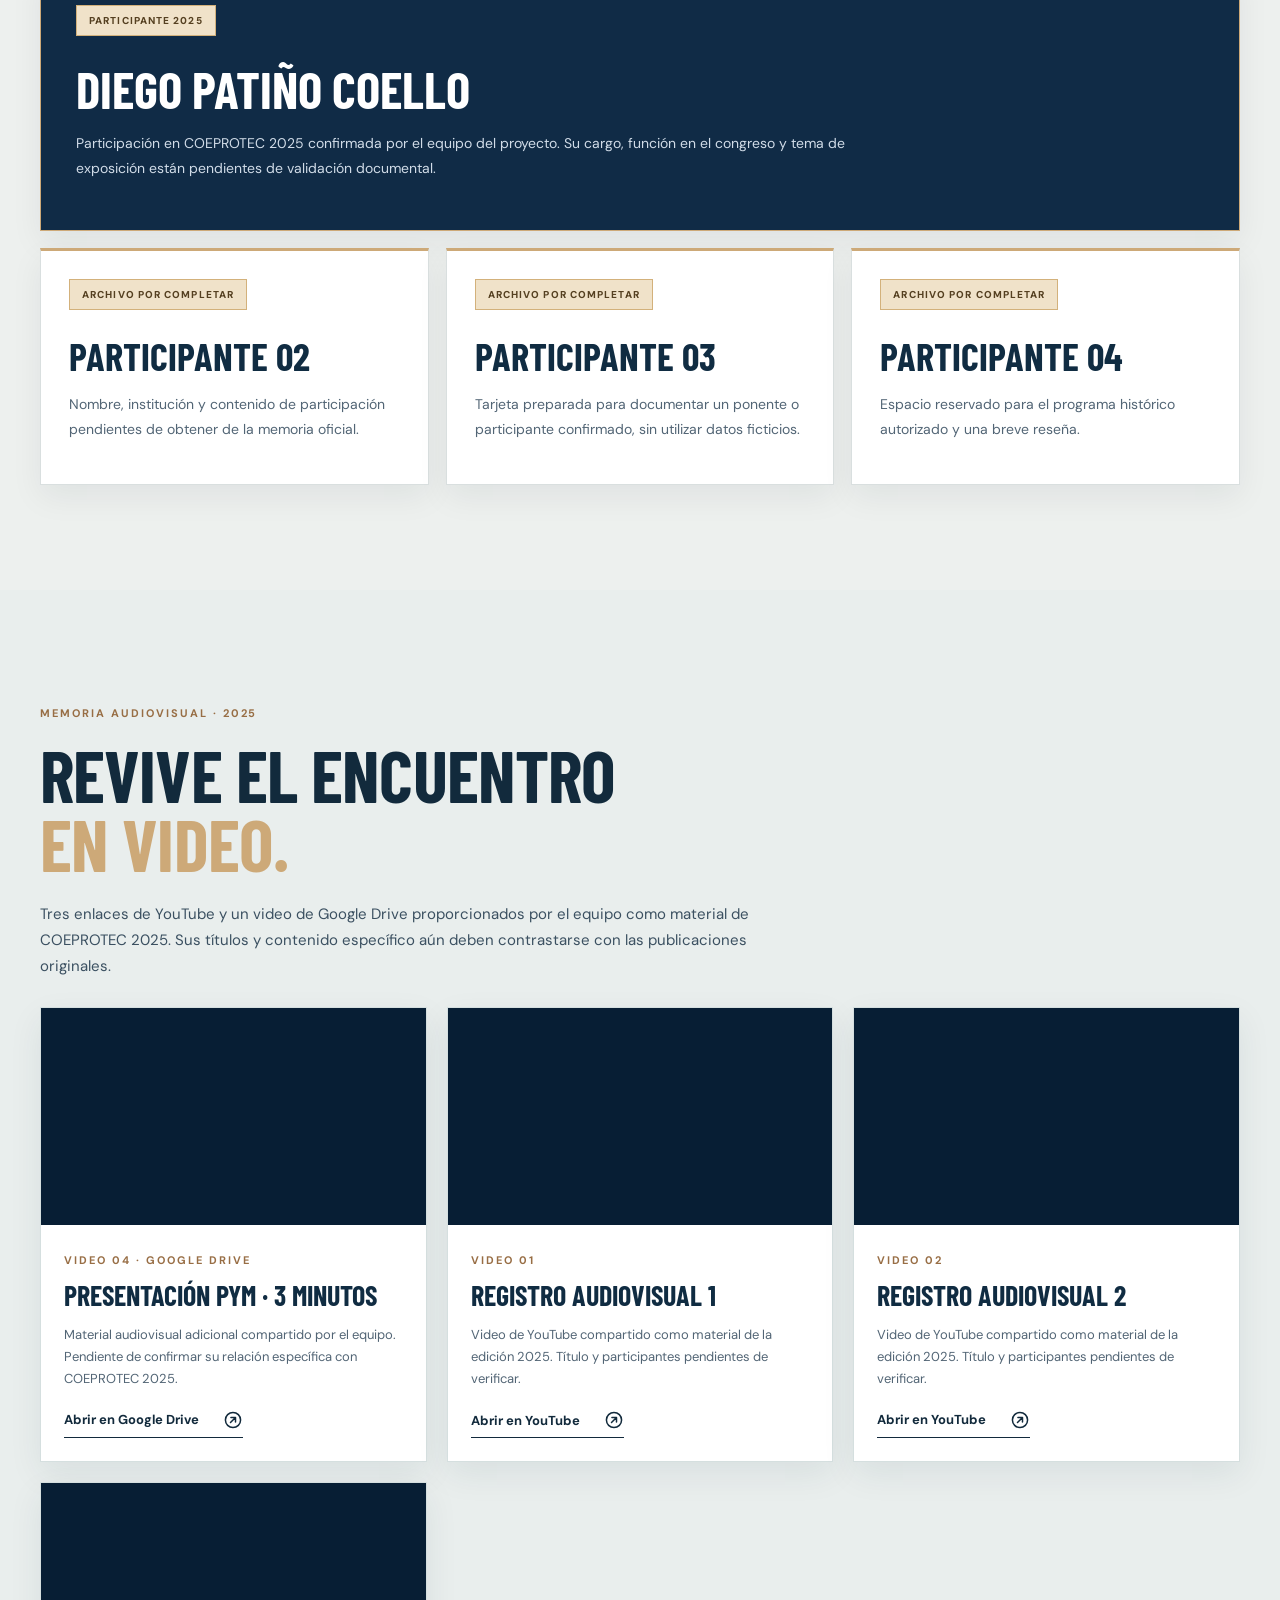
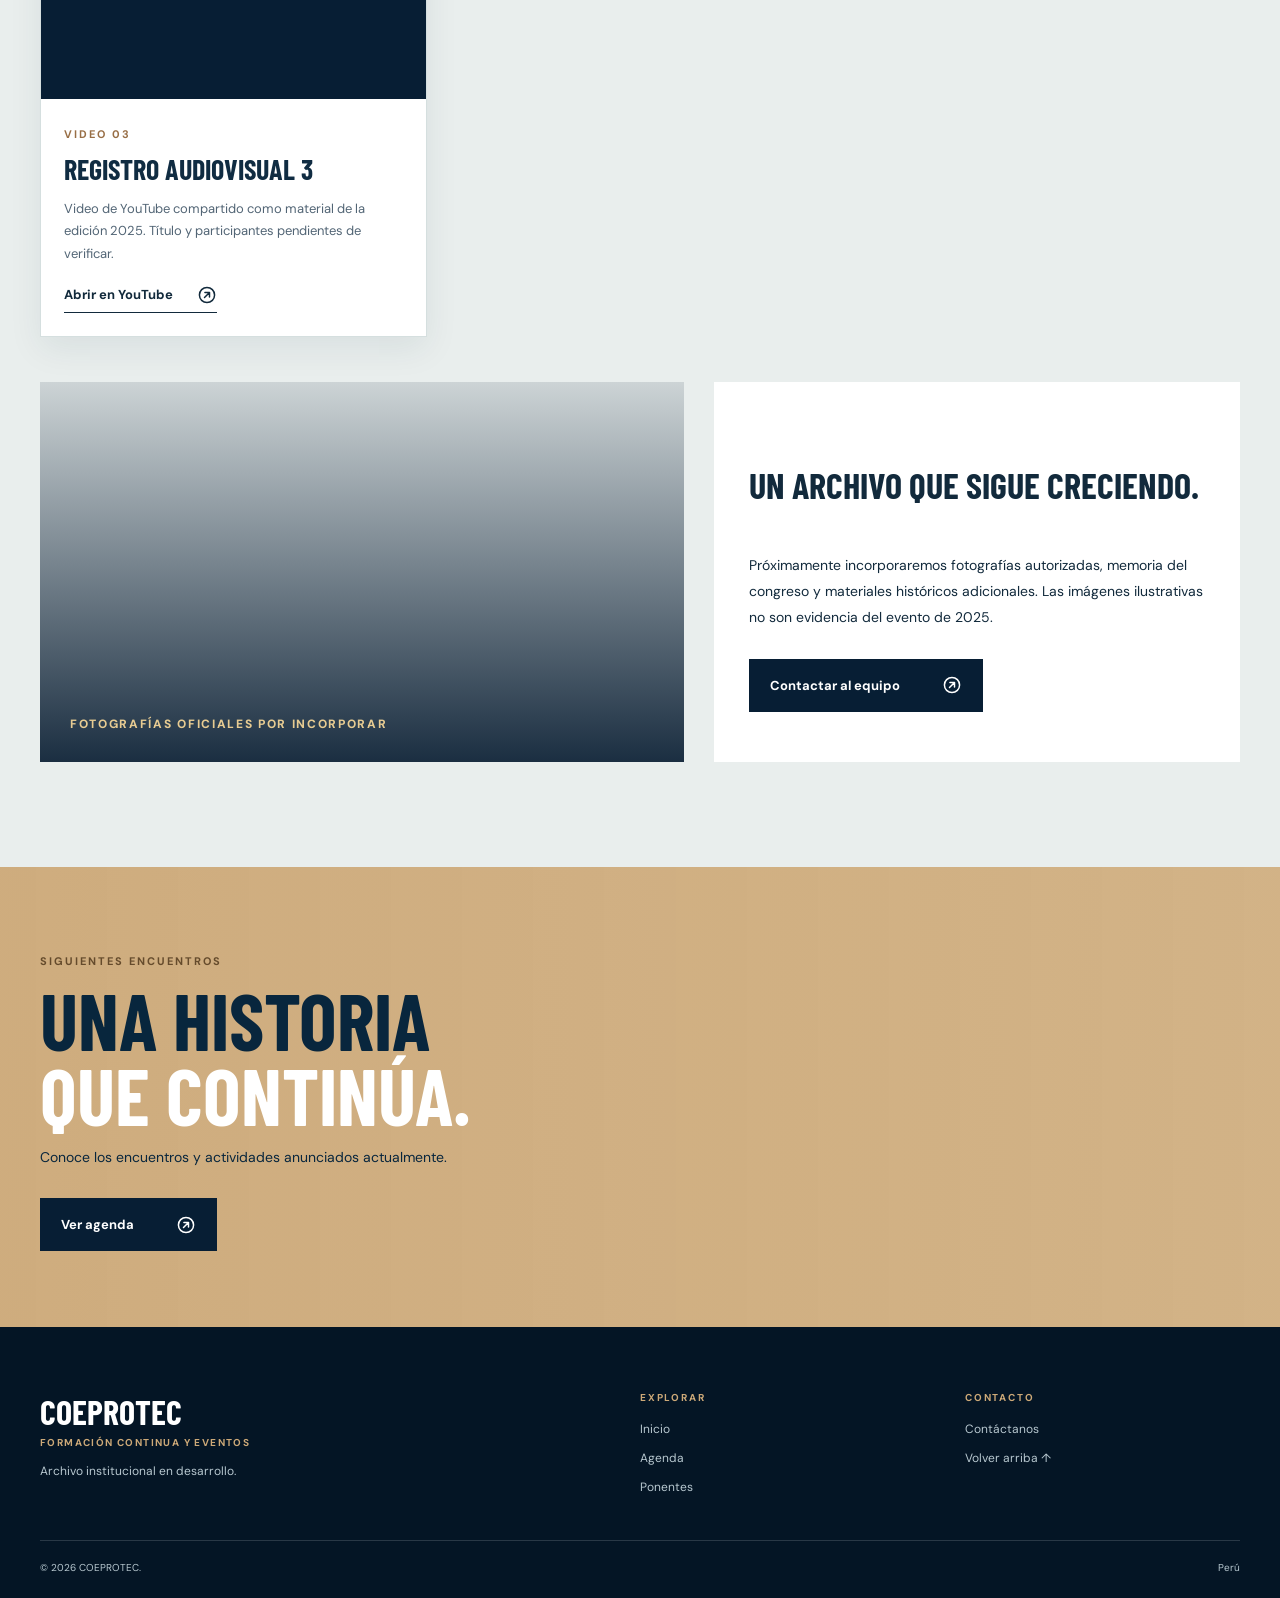
==== commit b49a8f2e: "release: nombre oficial COEPROTEC y contenido público listo sin formulario inactivo" ====
--- a/coeprotec-2025.html
+++ b/coeprotec-2025.html
@@ -1,6 +1,6 @@
-<!doctype html><html lang="es"><head><meta charset="utf-8"><meta name="viewport" content="width=device-width,initial-scale=1"><meta name="robots" content="noindex,nofollow"><meta name="theme-color" content="#071e34"><title>COEPROTEC 2025 | Primera edición</title><meta name="description" content="Archivo histórico de la primera edición COEPROTEC 2025: Perú en Crecimiento, Obras por Impuestos."><link rel="preconnect" href="https://fonts.googleapis.com"><link rel="preconnect" href="https://fonts.gstatic.com" crossorigin><link href="https://fonts.googleapis.com/css2?family=Barlow+Condensed:wght@500;600;700;800&family=DM+Sans:wght@400;500;600;700&display=swap" rel="stylesheet"><link rel="stylesheet" href="css/event.css"><script src="js/event.js" defer></script></head><body>
+<!doctype html><html lang="es"><head><meta charset="utf-8"><meta name="viewport" content="width=device-width,initial-scale=1"><meta name="robots" content="noindex,nofollow"><meta name="theme-color" content="#071e34"><title>COEPROTEC 2025 | Primera edición | COEPROTEC</title><meta name="description" content="Archivo histórico de la primera edición COEPROTEC 2025: Perú en Crecimiento, Obras por Impuestos."><link rel="preconnect" href="https://fonts.googleapis.com"><link rel="preconnect" href="https://fonts.gstatic.com" crossorigin><link href="https://fonts.googleapis.com/css2?family=Barlow+Condensed:wght@500;600;700;800&family=DM+Sans:wght@400;500;600;700&display=swap" rel="stylesheet"><link rel="stylesheet" href="css/event.css"><script src="js/event.js" defer></script></head><body>
 <a class="skip-link" href="#contenido">Saltar al contenido</a><div class="announcement"><div class="container"><span>COEPROTEC · ARCHIVO INSTITUCIONAL</span><span>PRIMERA EDICIÓN · 2025</span></div></div>
-<header class="site-header" id="inicio"><div class="container nav-shell"><a class="brand" href="index.html"><span class="brand-symbol" aria-hidden="true"><img src="img/coeprotec-logo-enhanced.png" alt="" width="150" height="67"></span><span>COEPROTEC<small>CAPACITACIÓN Y EVENTOS</small></span></a><button class="menu-button" id="menu-button" type="button" onclick="toggleMenu()" aria-expanded="false" aria-controls="main-nav" aria-label="Abrir menú"><span></span><span></span><span></span></button><nav class="main-nav" id="main-nav" aria-label="Navegación principal"><a href="index.html">Inicio</a><a href="inscripciones.html">Próximos eventos</a><a href="ponentes.html">Ponentes</a><a href="contacto.html">Contáctanos</a><a class="nav-cta" href="inscripciones.html#trayectoria">Trayectoria <svg class="link-icon" viewBox="0 0 24 24" width="20" height="20" fill="none" stroke="currentColor" stroke-width="1.8" stroke-linecap="round" stroke-linejoin="round" aria-hidden="true" focusable="false"><circle cx="12" cy="12" r="9.1"/><path d="M9 15 15 9M9.5 9H15v5.5"/></svg></a></nav></div></header>
+<header class="site-header" id="inicio"><div class="container nav-shell"><a class="brand" href="index.html"><span class="brand-symbol" aria-hidden="true"><img src="img/coeprotec-logo-enhanced.png" alt="" width="150" height="67"></span><span>COEPROTEC<small>CONGRESO ECONÓMICO DE PROFESIONALES Y TÉCNICOS</small></span></a><button class="menu-button" id="menu-button" type="button" onclick="toggleMenu()" aria-expanded="false" aria-controls="main-nav" aria-label="Abrir menú"><span></span><span></span><span></span></button><nav class="main-nav" id="main-nav" aria-label="Navegación principal"><a href="index.html">Inicio</a><a href="inscripciones.html">Próximos eventos</a><a href="ponentes.html">Ponentes</a><a href="contacto.html">Contáctanos</a><a class="nav-cta" href="inscripciones.html#trayectoria">Trayectoria <svg class="link-icon" viewBox="0 0 24 24" width="20" height="20" fill="none" stroke="currentColor" stroke-width="1.8" stroke-linecap="round" stroke-linejoin="round" aria-hidden="true" focusable="false"><circle cx="12" cy="12" r="9.1"/><path d="M9 15 15 9M9.5 9H15v5.5"/></svg></a></nav></div></header>
 <main id="contenido"><section class="speakers-hero historic-hero"><div class="container"><p class="eyebrow"><span class="eyebrow-line"></span> PRIMER CONGRESO · ARCHIVO 2025</p><h1>COEPROTEC <em>2025.</em></h1><p>Perú en Crecimiento: Obras por Impuestos.</p><div class="historic-facts"><span>27 de noviembre de 2025</span><span>Miraflores Park Hotel · Lima</span></div></div></section>
 <section class="section"><div class="container historic-intro"><div><p class="section-index">NUESTRA TRAYECTORIA</p><h2 class="section-title">El inicio de <em>una historia.</em></h2></div><div class="reading-card"><span class="reading-card-label">ACERCA DE LA EDICIÓN</span><p class="reading-lead">El proyecto conserva una referencia al Primer Congreso Económico de Profesionales y Técnicos, bajo el tema «Perú en Crecimiento: Obras por Impuestos».</p><p>El registro disponible lo sitúa el 27 de noviembre de 2025 en Miraflores Park Hotel, Lima. Se está reuniendo el programa, documentación y fotografías originales para completar la memoria institucional.</p><p class="heritage-note">Datos históricos preliminares del proyecto: pendientes de contrastarse con documentación oficial.</p></div></div></section>
 <section class="section services-section"><div class="container"><p class="section-index">PARTICIPACIÓN HISTÓRICA</p><h2 class="section-title">Personas que formaron<br><em>parte del encuentro.</em></h2><div class="historic-speakers"><article class="historic-speaker featured"><span class="event-type">PARTICIPANTE 2025</span><h3>Diego Patiño Coello</h3><p>Participación en COEPROTEC 2025 confirmada por el equipo del proyecto. Su cargo, función en el congreso y tema de exposición están pendientes de validación documental.</p></article><article class="historic-speaker"><span class="event-type">ARCHIVO POR COMPLETAR</span><h3>Participante 02</h3><p>Nombre, institución y contenido de participación pendientes de obtener de la memoria oficial.</p></article><article class="historic-speaker"><span class="event-type">ARCHIVO POR COMPLETAR</span><h3>Participante 03</h3><p>Tarjeta preparada para documentar un ponente o participante confirmado, sin utilizar datos ficticios.</p></article><article class="historic-speaker"><span class="event-type">ARCHIVO POR COMPLETAR</span><h3>Participante 04</h3><p>Espacio reservado para el programa histórico autorizado y una breve reseña.</p></article></div></div></section>
--- a/css/event.css
+++ b/css/event.css
@@ -215,3 +215,14 @@
 .hero-actions .text-link .link-icon{width:19px;height:19px}
 @media(max-width:1050px){.brand{min-width:unset;font-size:25px}.brand img{width:67px;height:67px}.nav-shell{min-height:82px}}
 @media(max-width:760px){.brand img{width:64px;height:64px}.nav-shell{min-height:76px}.brand{font-size:24px}}
+
+
+/* Isotipo recortado: el nombre institucional solo aparece como texto a su derecha. */
+.brand{gap:11px}
+.brand-symbol{position:relative;display:block;width:88px;height:61px;flex:0 0 88px;overflow:hidden}
+.brand .brand-symbol img{position:absolute;display:block;max-width:none;width:99px;height:99px;left:-5px;top:-10px;object-fit:cover;object-position:center top;clip-path:none}
+@media(max-width:1050px){.brand-symbol{width:76px;height:53px;flex-basis:76px}.brand .brand-symbol img{width:87px;height:87px;left:-5px;top:-9px}}
+@media(max-width:760px){.brand-symbol{width:70px;height:49px;flex-basis:70px}.brand .brand-symbol img{width:80px;height:80px;left:-5px;top:-8px}}
+
+/* Prerregistro COEPROTEC */
+.prereg-section{background:#f3f6f8}.prereg-grid{display:grid;grid-template-columns:1fr 1fr;gap:48px;align-items:start}.prereg-copy p{line-height:1.7}.prereg-card{padding:32px;background:white;border:1px solid #dae2e8;border-radius:18px;box-shadow:0 15px 35px #071e3410}.prereg-fields{display:grid;grid-template-columns:1fr 1fr;gap:15px;margin:20px 0}.prereg-fields label{display:grid;gap:7px;font-size:14px;font-weight:600}.prereg-fields input,.prereg-fields select{width:100%;min-width:0;min-height:44px;padding:10px;border:1px solid #bdcbd4;border-radius:7px;font:inherit}.prereg-check{display:flex;gap:9px;margin:12px 0;font-size:13px;line-height:1.6}.prereg-card fieldset{border:0;padding:0;margin:0;min-width:0}.prereg-card fieldset:disabled{opacity:.7}.prereg-status{font-size:13px;color:#4d6170;margin-top:16px}@media(max-width:850px){.prereg-grid{grid-template-columns:1fr}}@media(max-width:520px){.prereg-fields{grid-template-columns:1fr}.prereg-card{padding:20px}}
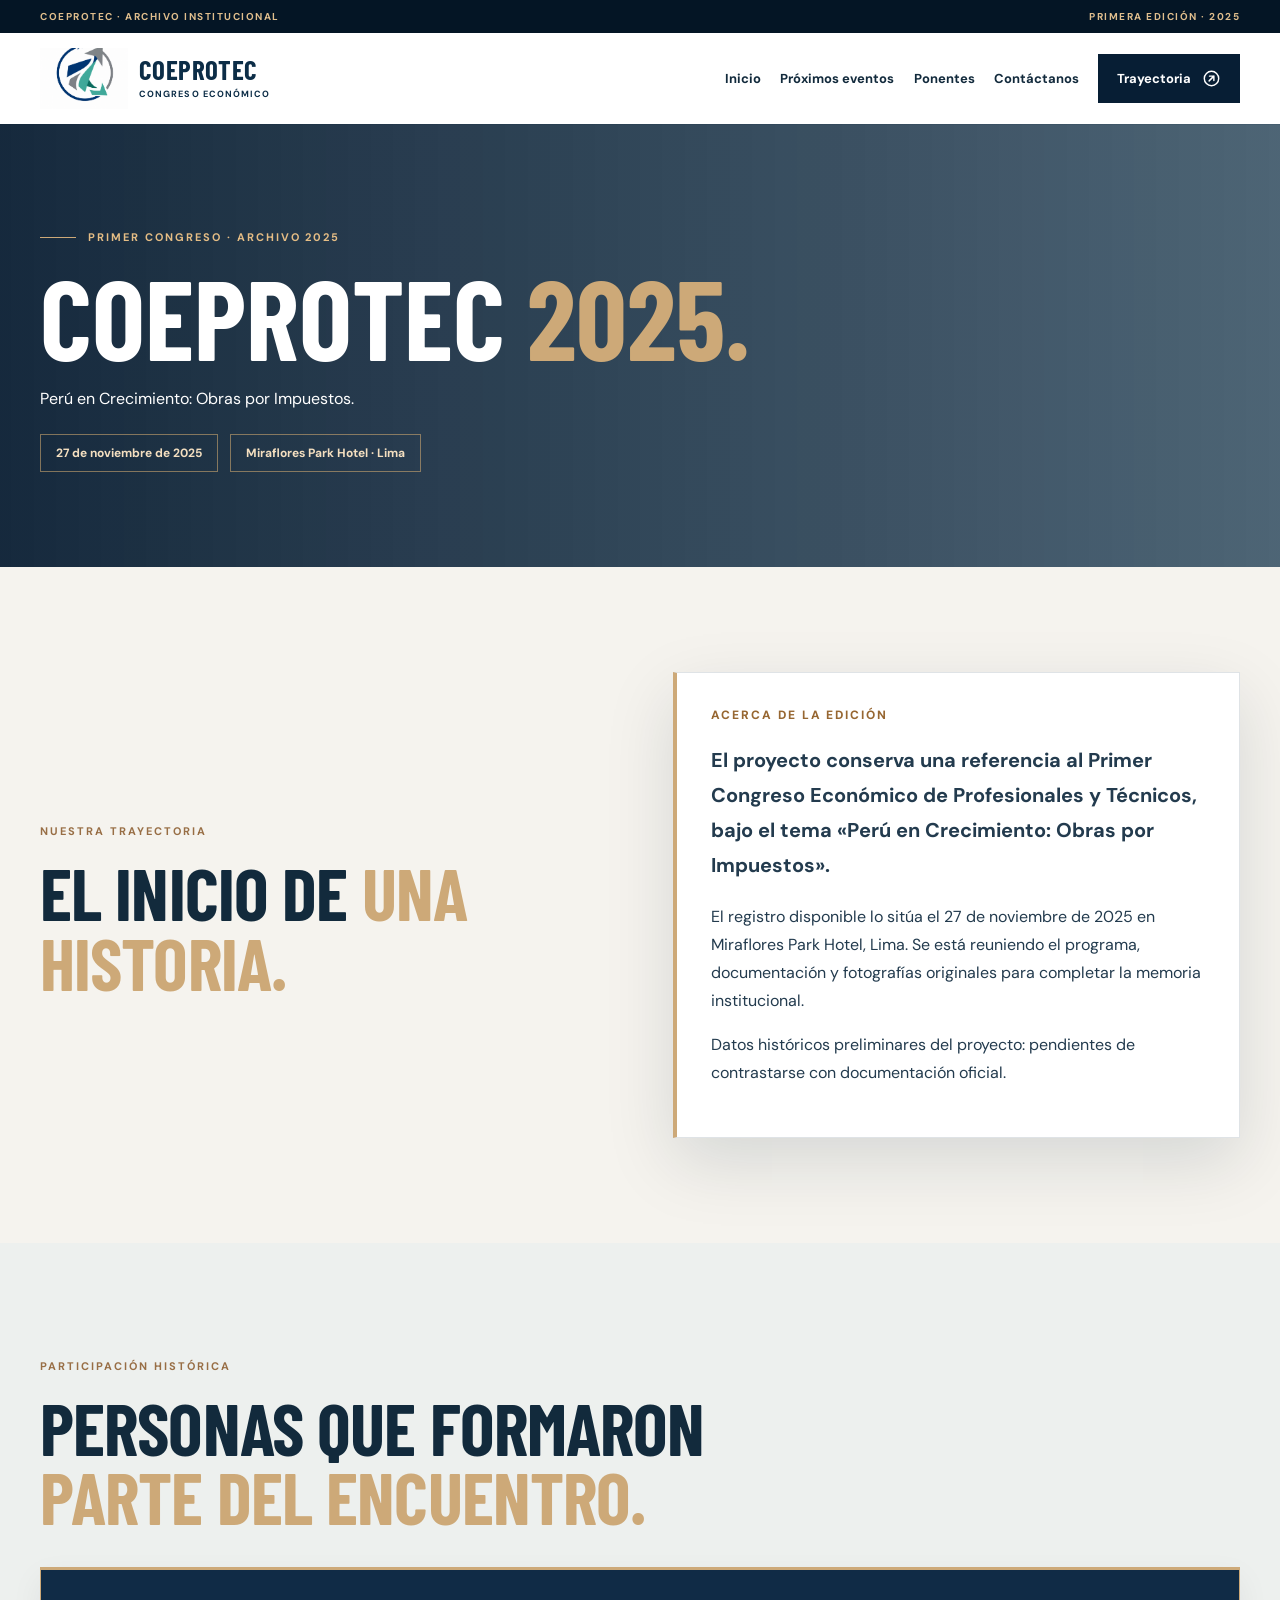
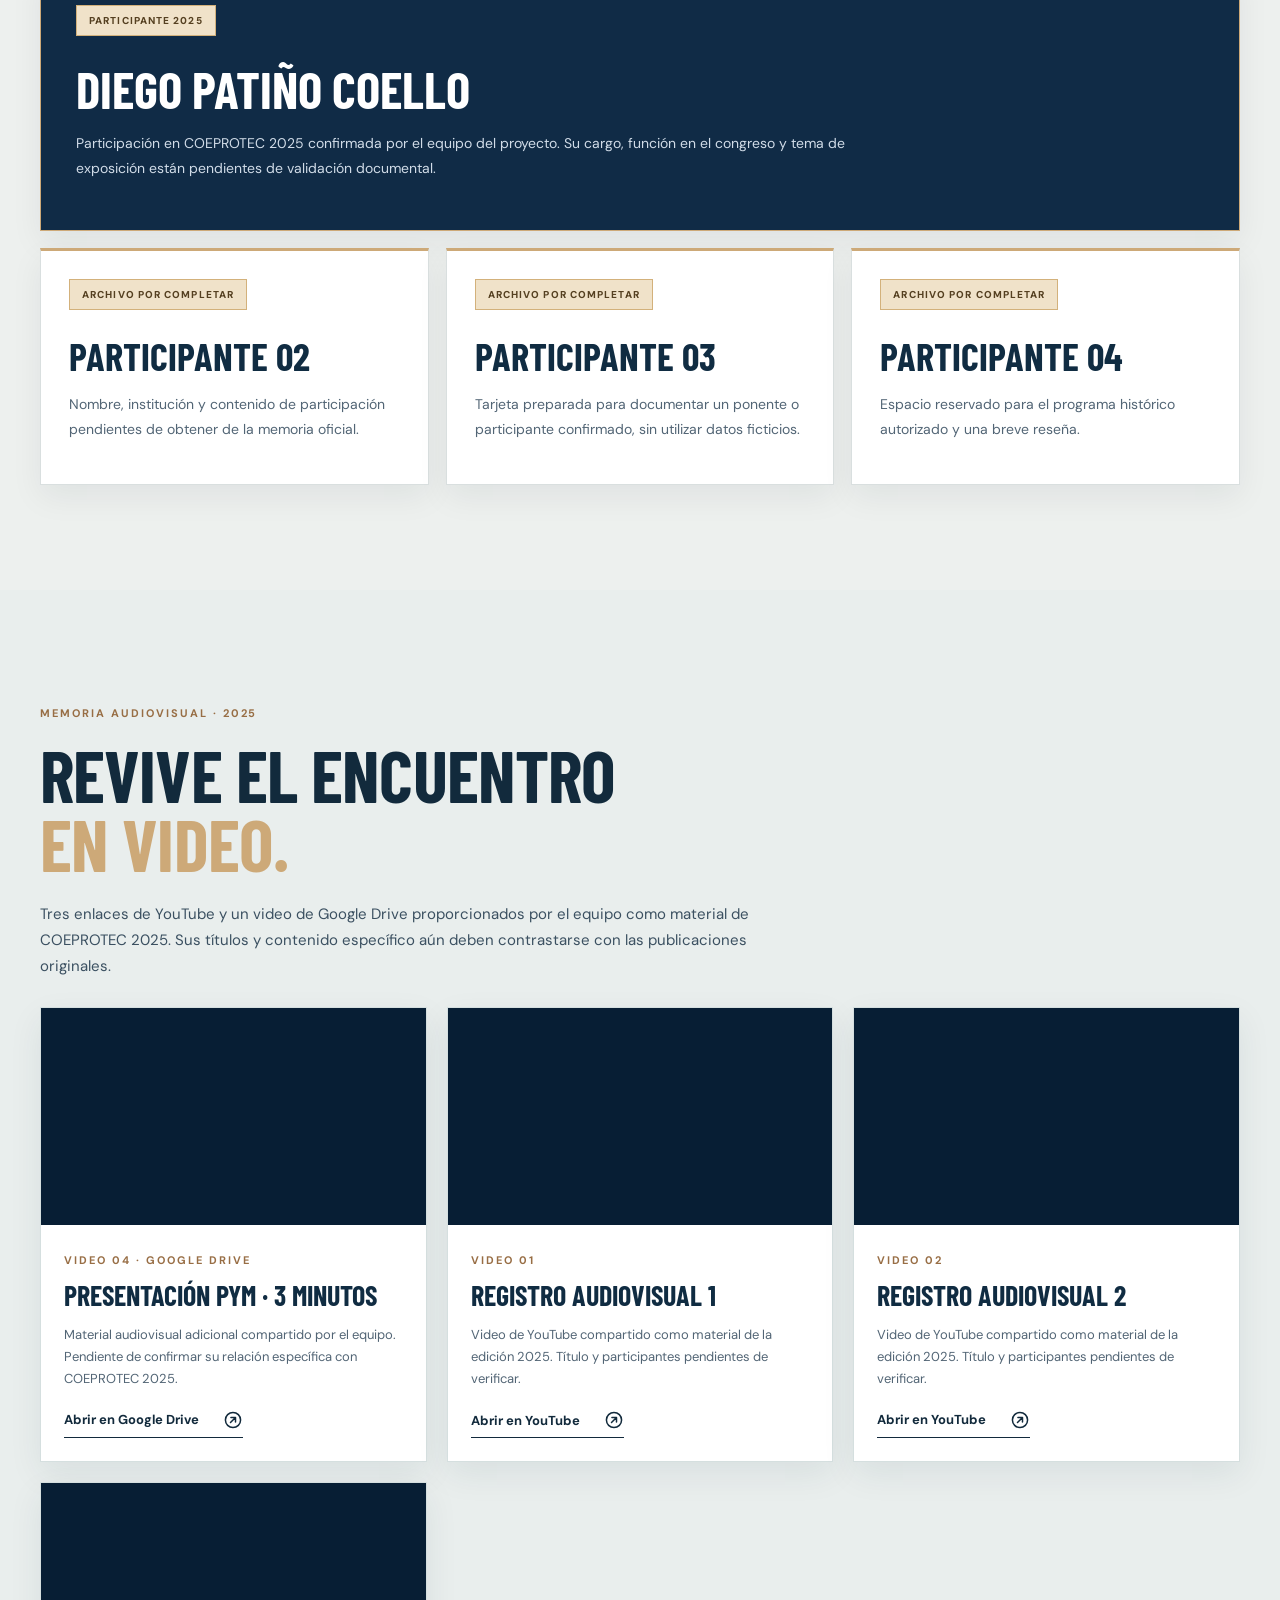
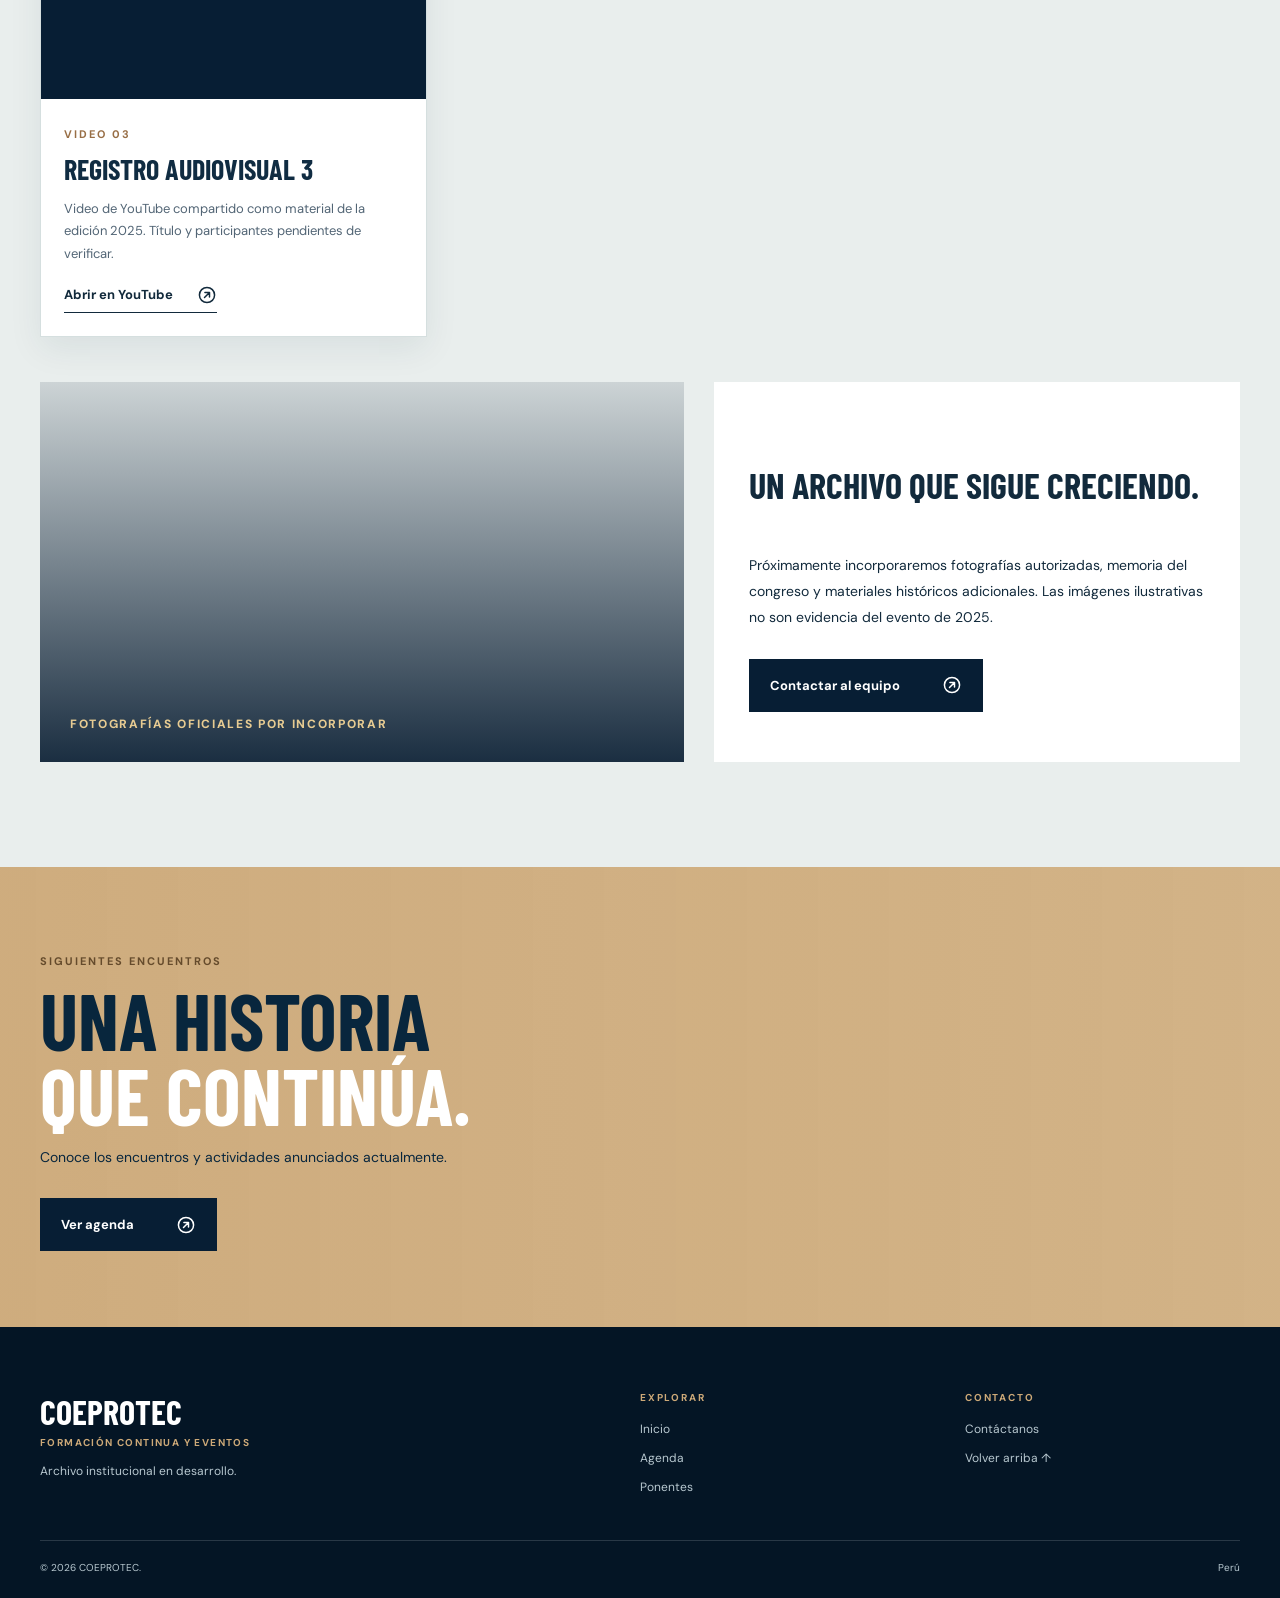
==== commit 568385c2: "style: conservar nombre completo institucional sin desbordar encabezado" ====
--- a/coeprotec-2025.html
+++ b/coeprotec-2025.html
@@ -1,6 +1,6 @@
 <!doctype html><html lang="es"><head><meta charset="utf-8"><meta name="viewport" content="width=device-width,initial-scale=1"><meta name="robots" content="noindex,nofollow"><meta name="theme-color" content="#071e34"><title>COEPROTEC 2025 | Primera edición | COEPROTEC</title><meta name="description" content="Archivo histórico de la primera edición COEPROTEC 2025: Perú en Crecimiento, Obras por Impuestos."><link rel="preconnect" href="https://fonts.googleapis.com"><link rel="preconnect" href="https://fonts.gstatic.com" crossorigin><link href="https://fonts.googleapis.com/css2?family=Barlow+Condensed:wght@500;600;700;800&family=DM+Sans:wght@400;500;600;700&display=swap" rel="stylesheet"><link rel="stylesheet" href="css/event.css"><script src="js/event.js" defer></script></head><body>
 <a class="skip-link" href="#contenido">Saltar al contenido</a><div class="announcement"><div class="container"><span>COEPROTEC · ARCHIVO INSTITUCIONAL</span><span>PRIMERA EDICIÓN · 2025</span></div></div>
-<header class="site-header" id="inicio"><div class="container nav-shell"><a class="brand" href="index.html"><span class="brand-symbol" aria-hidden="true"><img src="img/coeprotec-logo-enhanced.png" alt="" width="150" height="67"></span><span>COEPROTEC<small>CONGRESO ECONÓMICO DE PROFESIONALES Y TÉCNICOS</small></span></a><button class="menu-button" id="menu-button" type="button" onclick="toggleMenu()" aria-expanded="false" aria-controls="main-nav" aria-label="Abrir menú"><span></span><span></span><span></span></button><nav class="main-nav" id="main-nav" aria-label="Navegación principal"><a href="index.html">Inicio</a><a href="inscripciones.html">Próximos eventos</a><a href="ponentes.html">Ponentes</a><a href="contacto.html">Contáctanos</a><a class="nav-cta" href="inscripciones.html#trayectoria">Trayectoria <svg class="link-icon" viewBox="0 0 24 24" width="20" height="20" fill="none" stroke="currentColor" stroke-width="1.8" stroke-linecap="round" stroke-linejoin="round" aria-hidden="true" focusable="false"><circle cx="12" cy="12" r="9.1"/><path d="M9 15 15 9M9.5 9H15v5.5"/></svg></a></nav></div></header>
+<header class="site-header" id="inicio"><div class="container nav-shell"><a class="brand" href="index.html"><span class="brand-symbol" aria-hidden="true"><img src="img/coeprotec-logo-enhanced.png" alt="" width="150" height="67"></span><span>COEPROTEC<small>CONGRESO ECONÓMICO</small></span></a><button class="menu-button" id="menu-button" type="button" onclick="toggleMenu()" aria-expanded="false" aria-controls="main-nav" aria-label="Abrir menú"><span></span><span></span><span></span></button><nav class="main-nav" id="main-nav" aria-label="Navegación principal"><a href="index.html">Inicio</a><a href="inscripciones.html">Próximos eventos</a><a href="ponentes.html">Ponentes</a><a href="contacto.html">Contáctanos</a><a class="nav-cta" href="inscripciones.html#trayectoria">Trayectoria <svg class="link-icon" viewBox="0 0 24 24" width="20" height="20" fill="none" stroke="currentColor" stroke-width="1.8" stroke-linecap="round" stroke-linejoin="round" aria-hidden="true" focusable="false"><circle cx="12" cy="12" r="9.1"/><path d="M9 15 15 9M9.5 9H15v5.5"/></svg></a></nav></div></header>
 <main id="contenido"><section class="speakers-hero historic-hero"><div class="container"><p class="eyebrow"><span class="eyebrow-line"></span> PRIMER CONGRESO · ARCHIVO 2025</p><h1>COEPROTEC <em>2025.</em></h1><p>Perú en Crecimiento: Obras por Impuestos.</p><div class="historic-facts"><span>27 de noviembre de 2025</span><span>Miraflores Park Hotel · Lima</span></div></div></section>
 <section class="section"><div class="container historic-intro"><div><p class="section-index">NUESTRA TRAYECTORIA</p><h2 class="section-title">El inicio de <em>una historia.</em></h2></div><div class="reading-card"><span class="reading-card-label">ACERCA DE LA EDICIÓN</span><p class="reading-lead">El proyecto conserva una referencia al Primer Congreso Económico de Profesionales y Técnicos, bajo el tema «Perú en Crecimiento: Obras por Impuestos».</p><p>El registro disponible lo sitúa el 27 de noviembre de 2025 en Miraflores Park Hotel, Lima. Se está reuniendo el programa, documentación y fotografías originales para completar la memoria institucional.</p><p class="heritage-note">Datos históricos preliminares del proyecto: pendientes de contrastarse con documentación oficial.</p></div></div></section>
 <section class="section services-section"><div class="container"><p class="section-index">PARTICIPACIÓN HISTÓRICA</p><h2 class="section-title">Personas que formaron<br><em>parte del encuentro.</em></h2><div class="historic-speakers"><article class="historic-speaker featured"><span class="event-type">PARTICIPANTE 2025</span><h3>Diego Patiño Coello</h3><p>Participación en COEPROTEC 2025 confirmada por el equipo del proyecto. Su cargo, función en el congreso y tema de exposición están pendientes de validación documental.</p></article><article class="historic-speaker"><span class="event-type">ARCHIVO POR COMPLETAR</span><h3>Participante 02</h3><p>Nombre, institución y contenido de participación pendientes de obtener de la memoria oficial.</p></article><article class="historic-speaker"><span class="event-type">ARCHIVO POR COMPLETAR</span><h3>Participante 03</h3><p>Tarjeta preparada para documentar un ponente o participante confirmado, sin utilizar datos ficticios.</p></article><article class="historic-speaker"><span class="event-type">ARCHIVO POR COMPLETAR</span><h3>Participante 04</h3><p>Espacio reservado para el programa histórico autorizado y una breve reseña.</p></article></div></div></section>
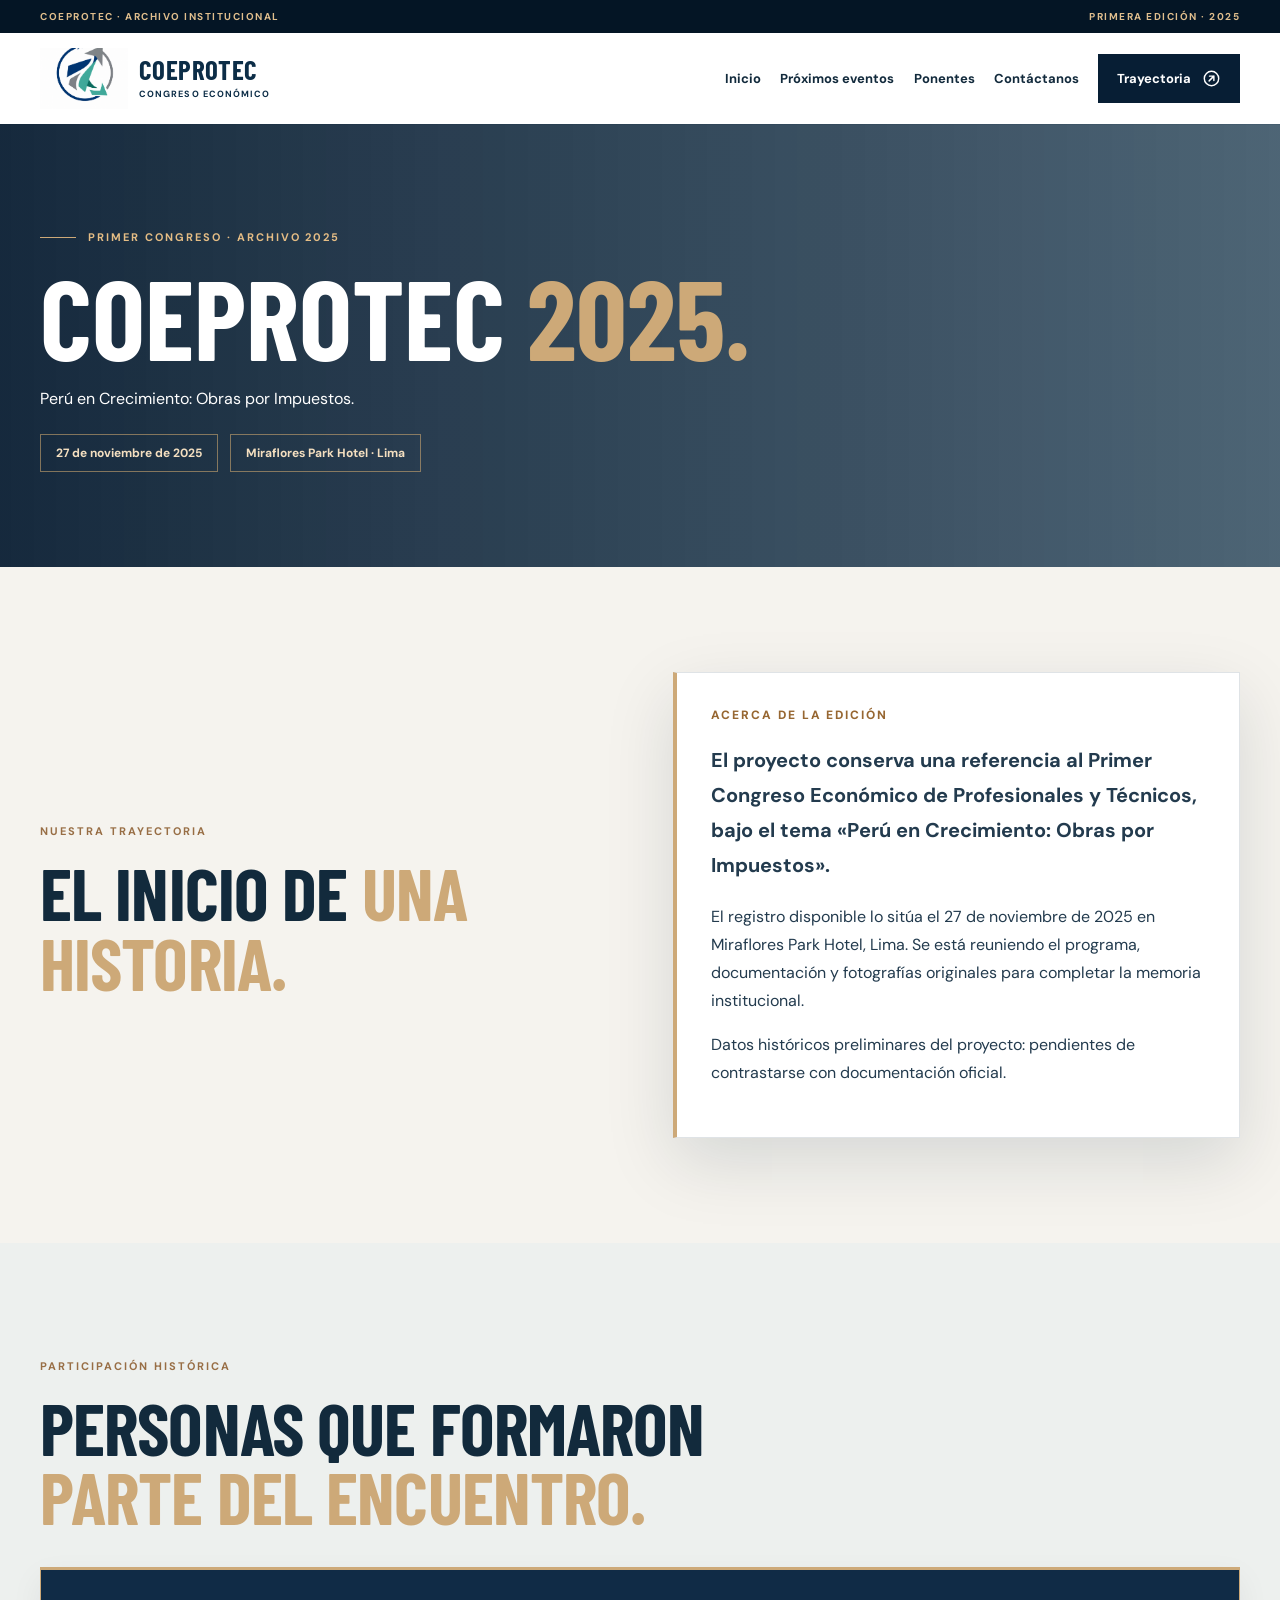
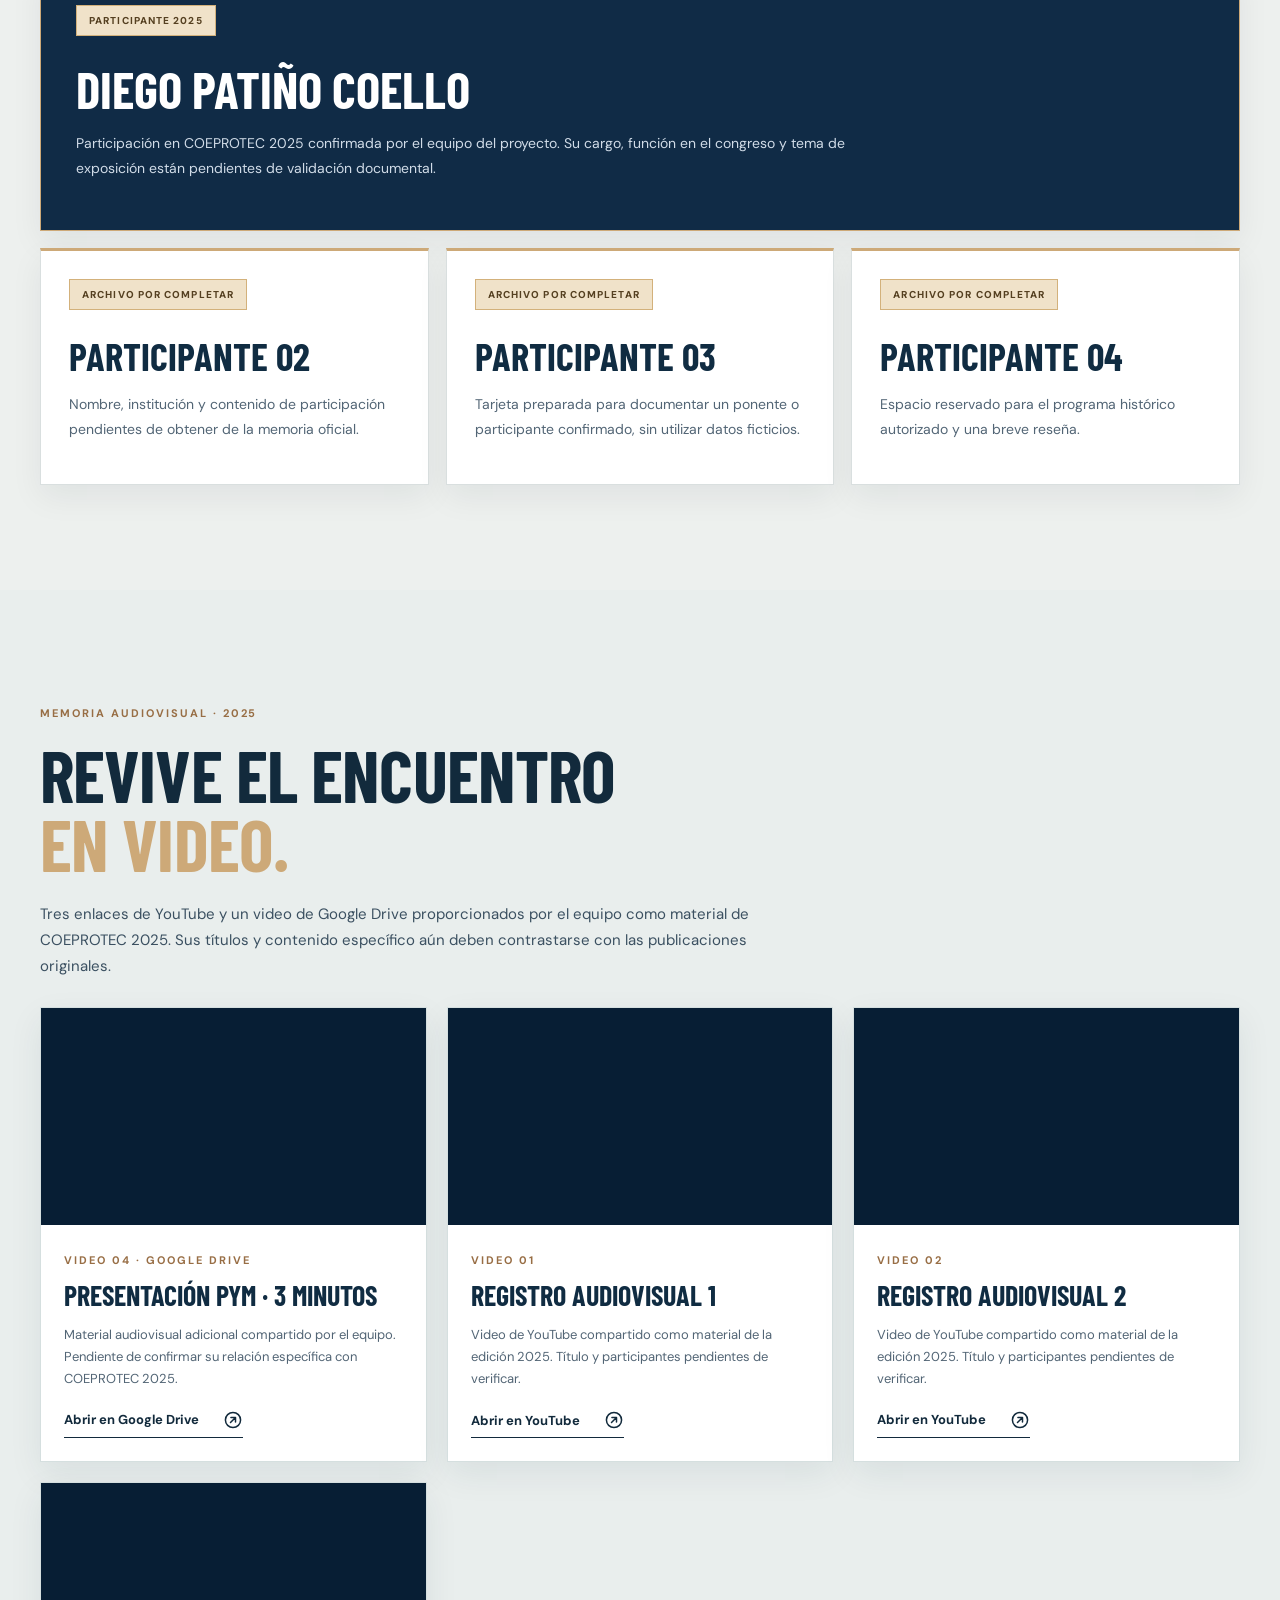
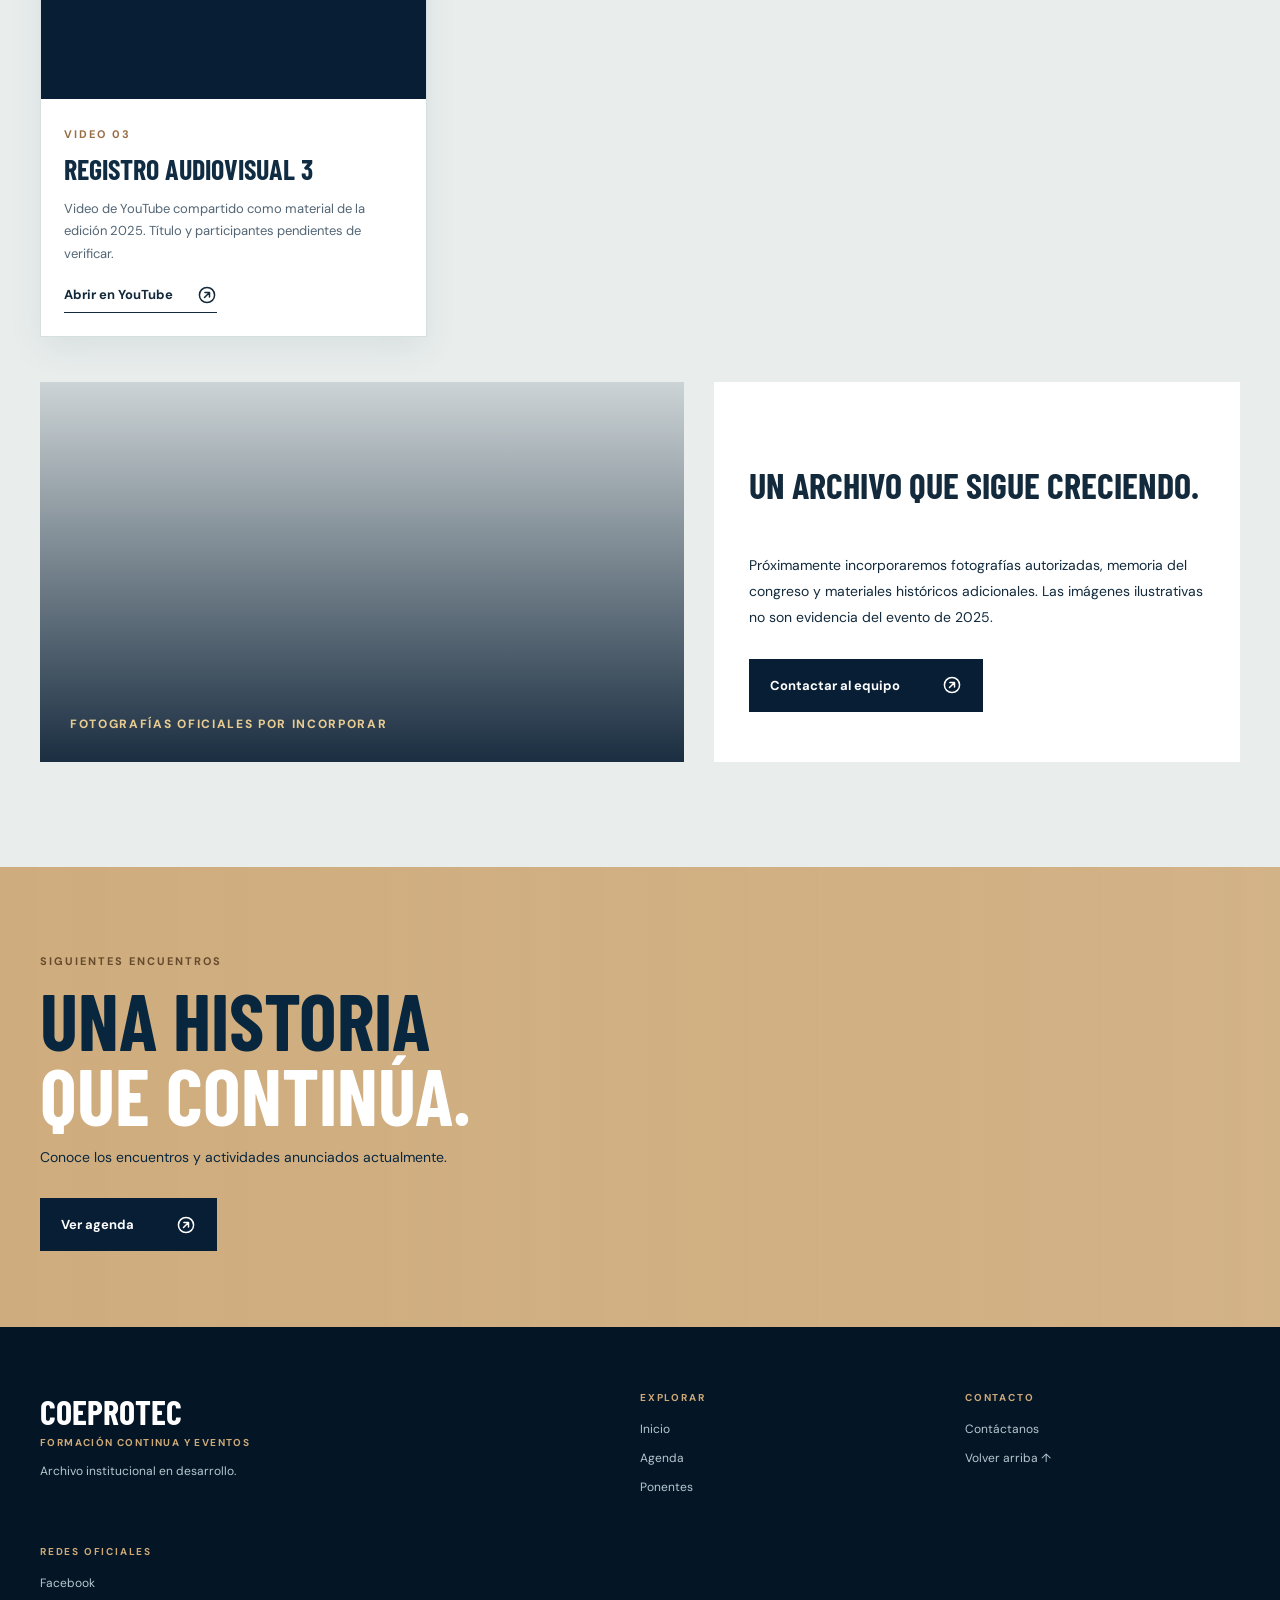
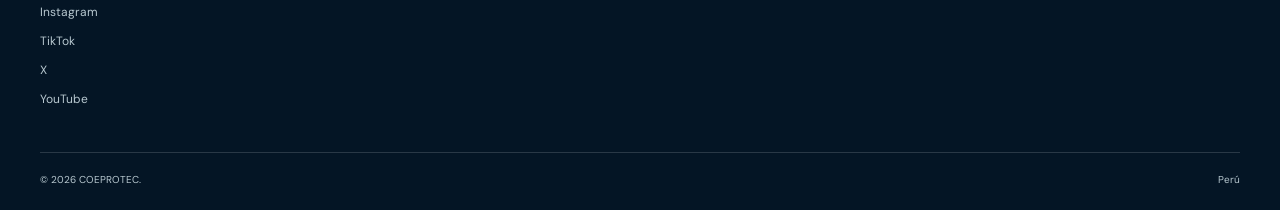
==== commit 50018588: "seo: habilitar indexación y URL canónica institucional coeprotec-2025.html" ====
--- a/coeprotec-2025.html
+++ b/coeprotec-2025.html
@@ -1,4 +1,4 @@
-<!doctype html><html lang="es"><head><meta charset="utf-8"><meta name="viewport" content="width=device-width,initial-scale=1"><meta name="robots" content="noindex,nofollow"><meta name="theme-color" content="#071e34"><title>COEPROTEC 2025 | Primera edición | COEPROTEC</title><meta name="description" content="Archivo histórico de la primera edición COEPROTEC 2025: Perú en Crecimiento, Obras por Impuestos."><link rel="preconnect" href="https://fonts.googleapis.com"><link rel="preconnect" href="https://fonts.gstatic.com" crossorigin><link href="https://fonts.googleapis.com/css2?family=Barlow+Condensed:wght@500;600;700;800&family=DM+Sans:wght@400;500;600;700&display=swap" rel="stylesheet"><link rel="stylesheet" href="css/event.css"><script src="js/event.js" defer></script></head><body>
+<!doctype html><html lang="es"><head><meta charset="utf-8"><meta name="viewport" content="width=device-width,initial-scale=1"><meta name="robots" content="index,follow"><meta name="theme-color" content="#071e34"><title>COEPROTEC 2025 | Primera edición | COEPROTEC</title><meta name="description" content="Archivo histórico de la primera edición COEPROTEC 2025: Perú en Crecimiento, Obras por Impuestos."><link rel="preconnect" href="https://fonts.googleapis.com"><link rel="preconnect" href="https://fonts.gstatic.com" crossorigin><link href="https://fonts.googleapis.com/css2?family=Barlow+Condensed:wght@500;600;700;800&family=DM+Sans:wght@400;500;600;700&display=swap" rel="stylesheet"><link rel="stylesheet" href="css/event.css"><script src="js/event.js" defer></script><script src="js/redes-oficiales.js?v=20261027" defer></script><link rel="canonical" href="https://www.coeprotec.com/coeprotec-2025.html"><meta property="og:url" content="https://www.coeprotec.com/coeprotec-2025.html"></head><body>
 <a class="skip-link" href="#contenido">Saltar al contenido</a><div class="announcement"><div class="container"><span>COEPROTEC · ARCHIVO INSTITUCIONAL</span><span>PRIMERA EDICIÓN · 2025</span></div></div>
 <header class="site-header" id="inicio"><div class="container nav-shell"><a class="brand" href="index.html"><span class="brand-symbol" aria-hidden="true"><img src="img/coeprotec-logo-enhanced.png" alt="" width="150" height="67"></span><span>COEPROTEC<small>CONGRESO ECONÓMICO</small></span></a><button class="menu-button" id="menu-button" type="button" onclick="toggleMenu()" aria-expanded="false" aria-controls="main-nav" aria-label="Abrir menú"><span></span><span></span><span></span></button><nav class="main-nav" id="main-nav" aria-label="Navegación principal"><a href="index.html">Inicio</a><a href="inscripciones.html">Próximos eventos</a><a href="ponentes.html">Ponentes</a><a href="contacto.html">Contáctanos</a><a class="nav-cta" href="inscripciones.html#trayectoria">Trayectoria <svg class="link-icon" viewBox="0 0 24 24" width="20" height="20" fill="none" stroke="currentColor" stroke-width="1.8" stroke-linecap="round" stroke-linejoin="round" aria-hidden="true" focusable="false"><circle cx="12" cy="12" r="9.1"/><path d="M9 15 15 9M9.5 9H15v5.5"/></svg></a></nav></div></header>
 <main id="contenido"><section class="speakers-hero historic-hero"><div class="container"><p class="eyebrow"><span class="eyebrow-line"></span> PRIMER CONGRESO · ARCHIVO 2025</p><h1>COEPROTEC <em>2025.</em></h1><p>Perú en Crecimiento: Obras por Impuestos.</p><div class="historic-facts"><span>27 de noviembre de 2025</span><span>Miraflores Park Hotel · Lima</span></div></div></section>
